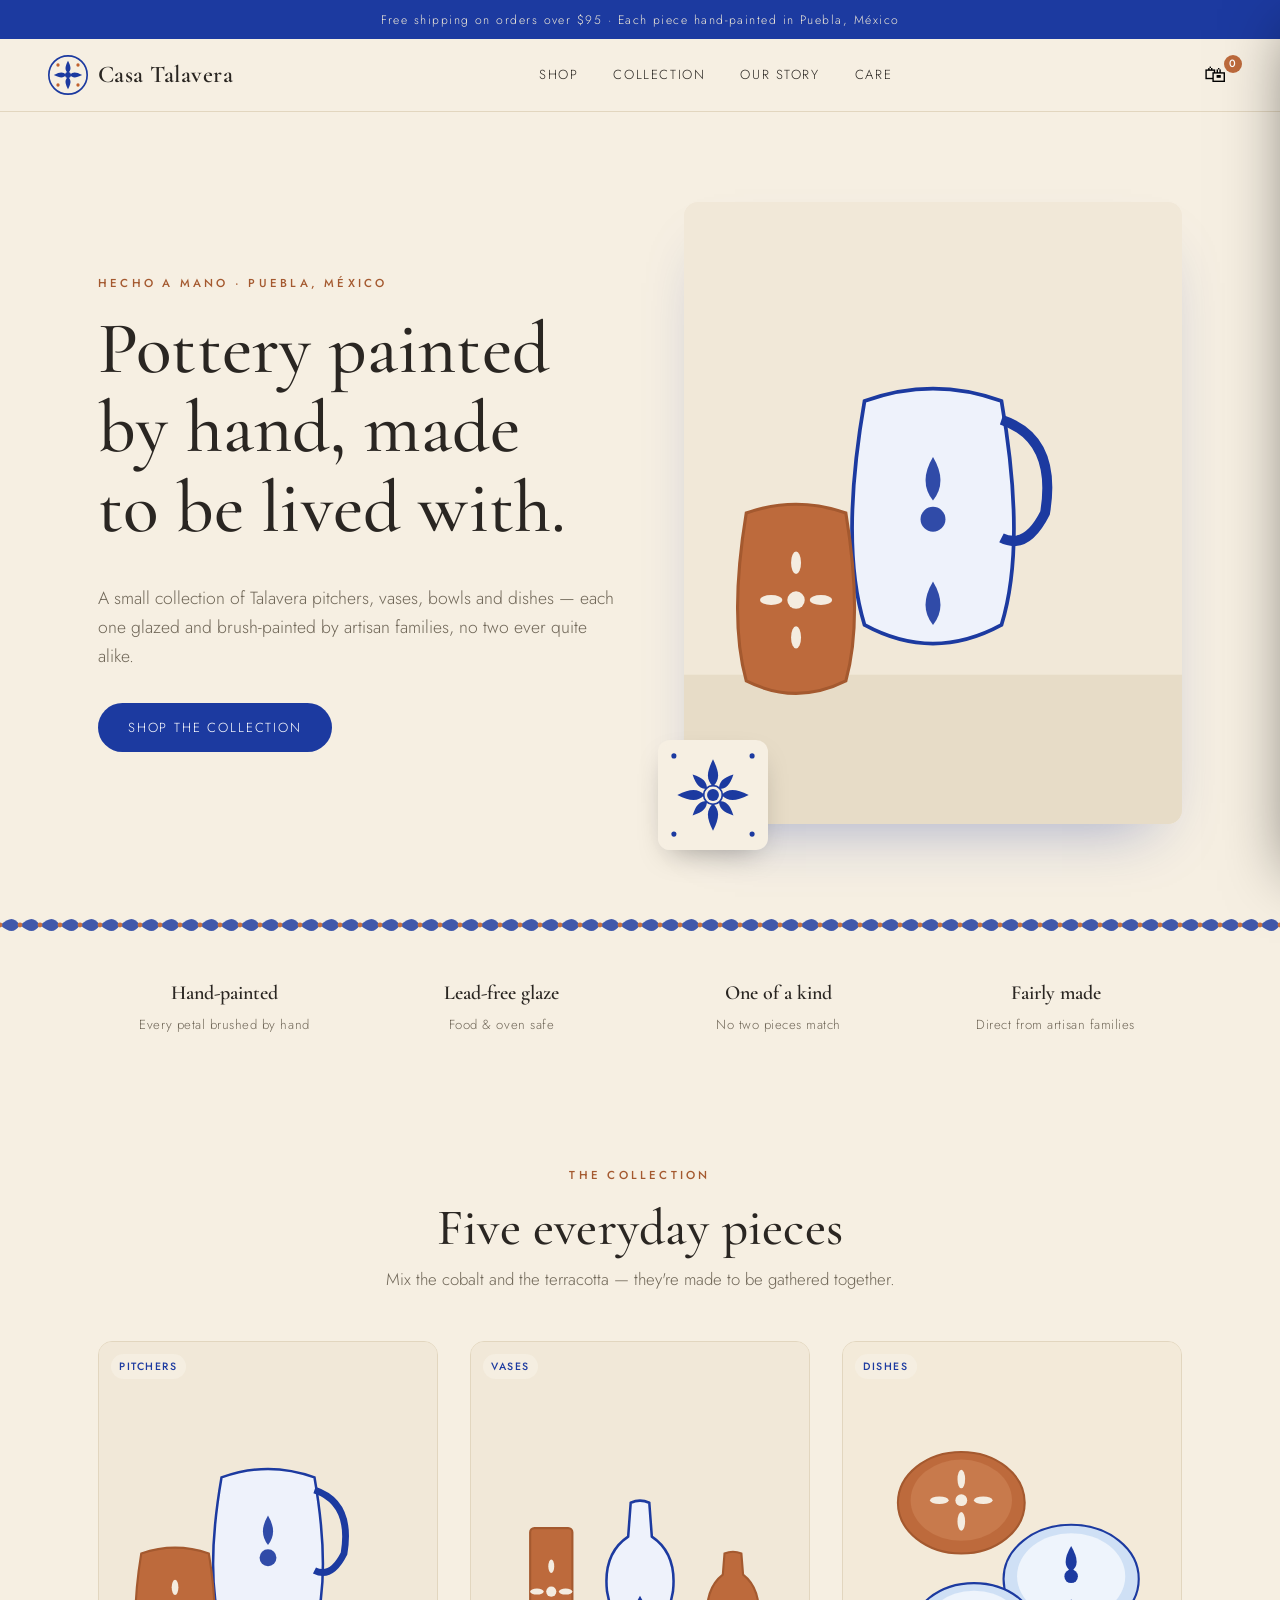
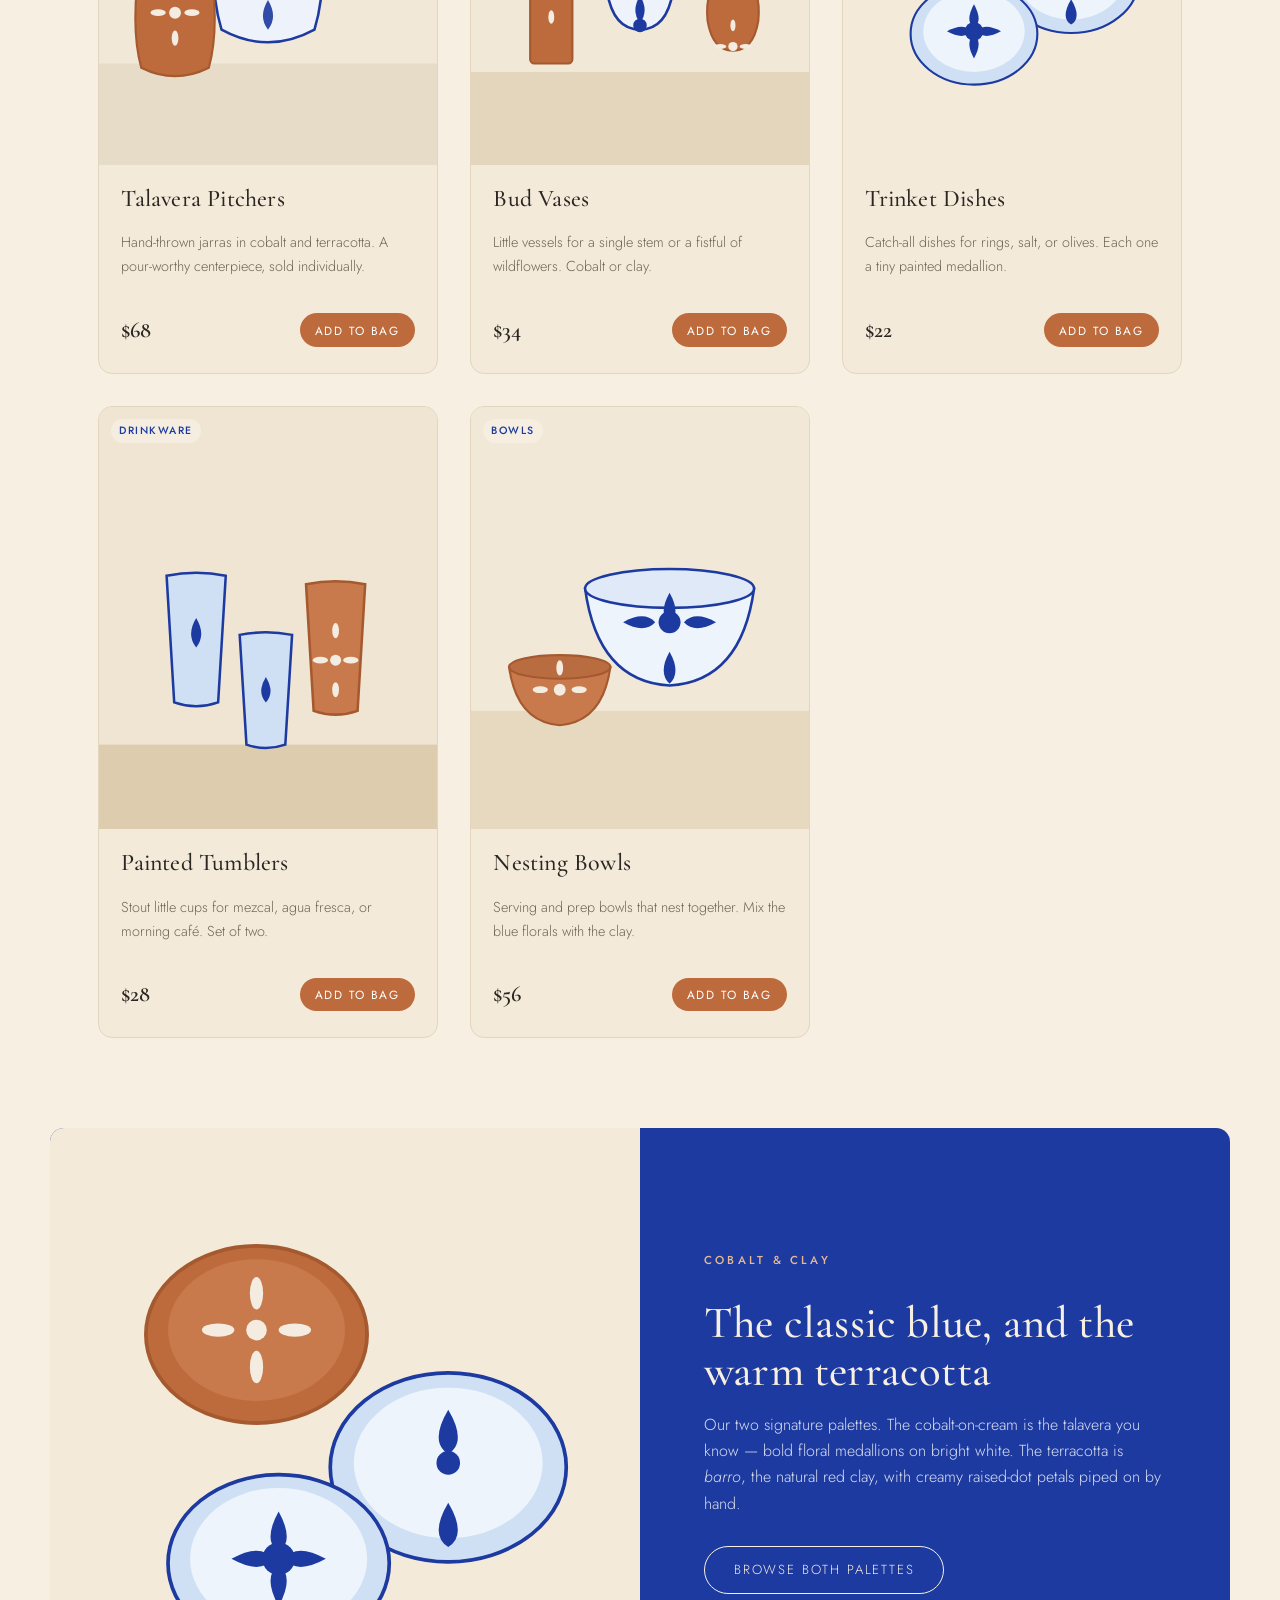
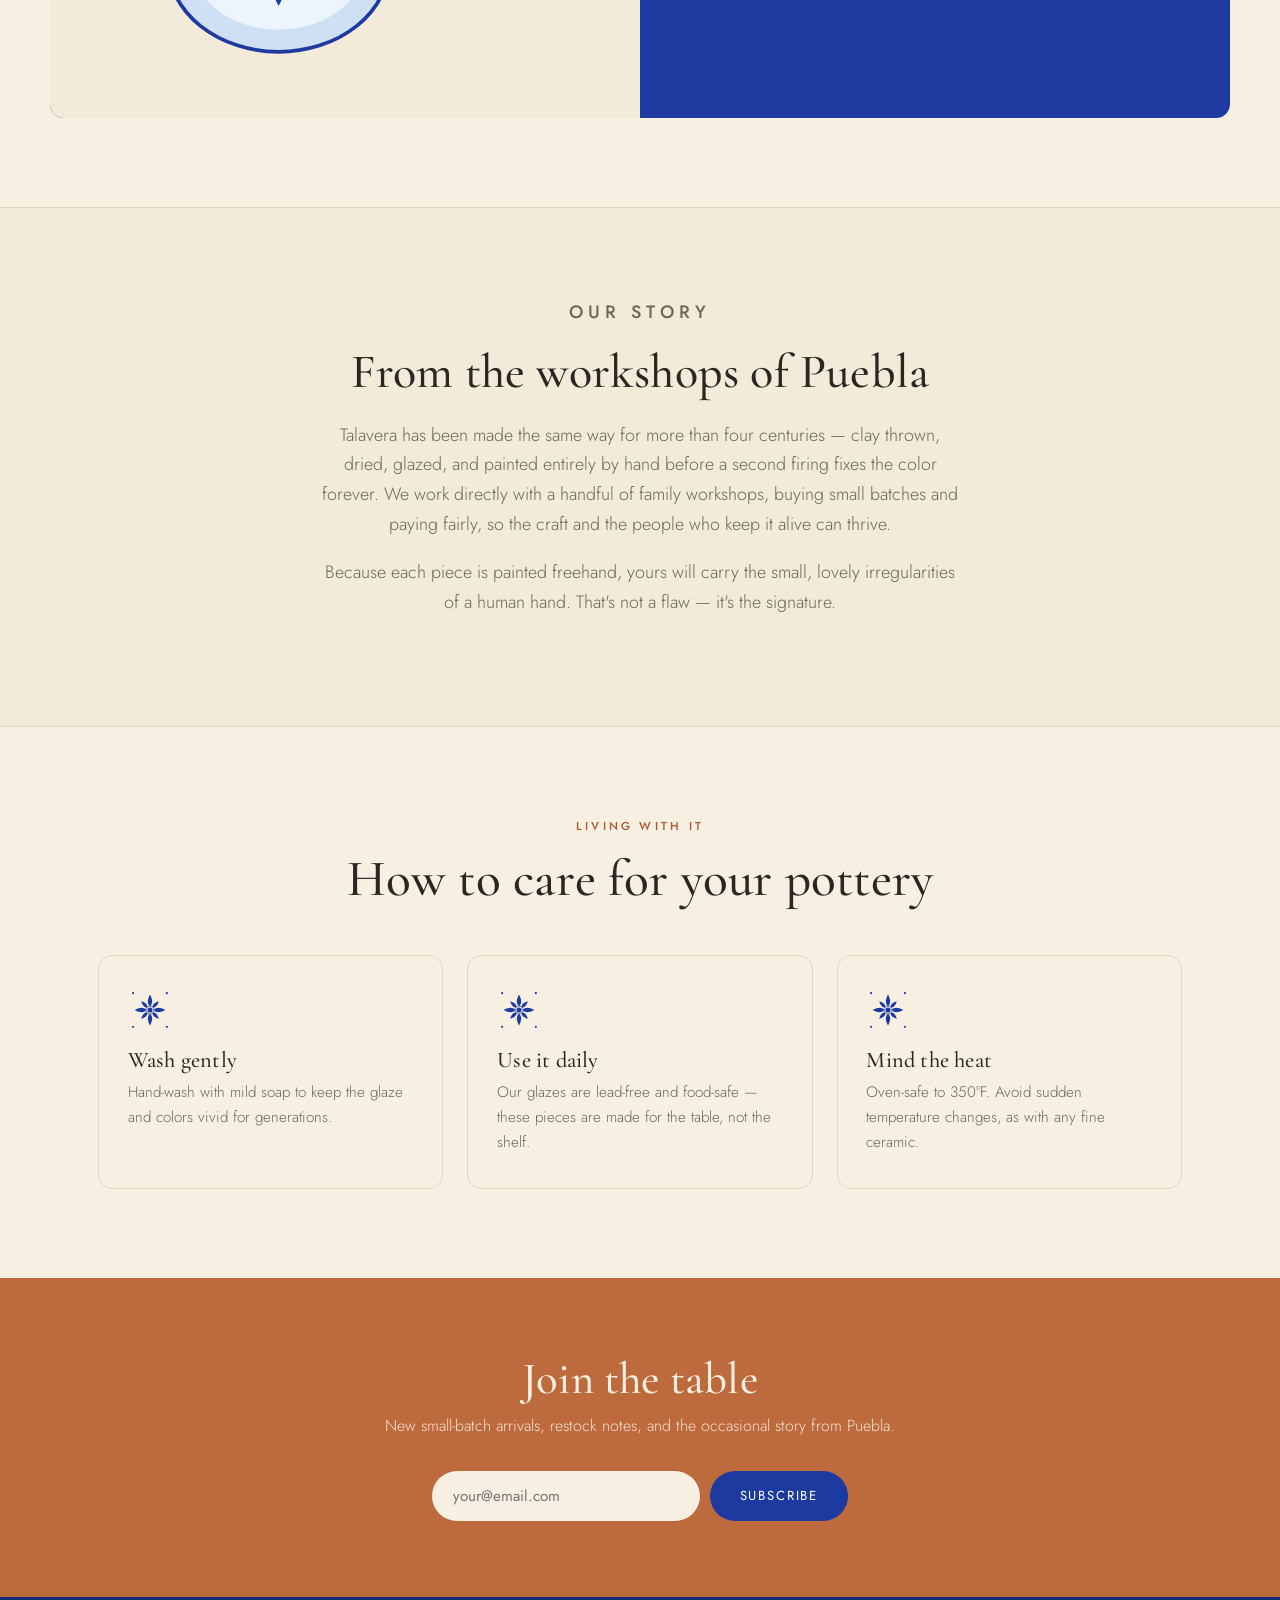
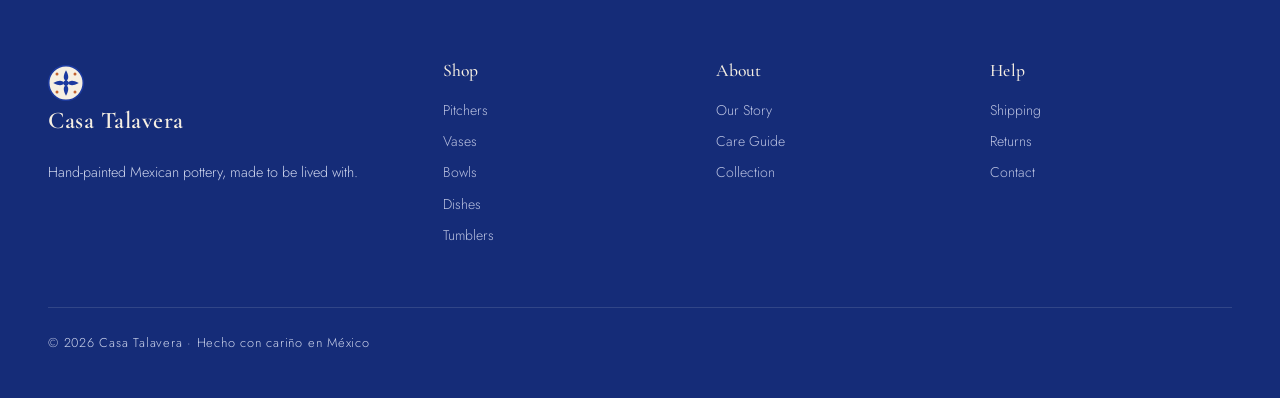
==== talavera-shop/index.html @ 1083f1d6 "Add Casa Talavera storefront — hand-painted pottery shop Beautiful, simple, elegant single-page Tala" ====
<!DOCTYPE html>
<html lang="en">
<head>
  <meta charset="UTF-8" />
  <meta name="viewport" content="width=device-width, initial-scale=1.0" />
  <title>Casa Talavera — Hand-Painted Mexican Pottery</title>
  <meta name="description" content="Hand-painted Talavera pottery from Puebla, Mexico. Pitchers, vases, bowls, dishes and tumblers — each piece made and painted by hand." />
  <link rel="icon" href="assets/logo.svg" type="image/svg+xml" />
  <link rel="preconnect" href="https://fonts.googleapis.com" />
  <link rel="preconnect" href="https://fonts.gstatic.com" crossorigin />
  <link href="https://fonts.googleapis.com/css2?family=Cormorant+Garamond:ital,wght@0,400;0,500;0,600;1,400&family=Jost:wght@300;400;500&display=swap" rel="stylesheet" />
  <link rel="stylesheet" href="css/styles.css" />
</head>
<body>
  <!-- Announcement -->
  <div class="announce">Free shipping on orders over $95 · Each piece hand-painted in Puebla, México</div>

  <!-- Header -->
  <header class="site-header" id="top">
    <a class="brand" href="#top">
      <img src="assets/logo.svg" alt="" width="40" height="40" />
      <span class="brand-name">Casa&nbsp;Talavera</span>
    </a>
    <nav class="nav" aria-label="Primary">
      <a href="#shop">Shop</a>
      <a href="#collection">Collection</a>
      <a href="#story">Our Story</a>
      <a href="#care">Care</a>
    </nav>
    <button class="cart-btn" id="cartBtn" aria-label="Open cart">
      <span class="cart-ico">🛍</span>
      <span class="cart-count" id="cartCount">0</span>
    </button>
  </header>

  <!-- Hero -->
  <section class="hero">
    <div class="hero-copy">
      <p class="eyebrow">Hecho a mano · Puebla, México</p>
      <h1>Pottery painted<br />by hand, made<br />to be lived with.</h1>
      <p class="lede">A small collection of Talavera pitchers, vases, bowls and dishes — each one glazed and brush-painted by artisan families, no two ever quite alike.</p>
      <a class="btn btn-primary" href="#shop">Shop the collection</a>
    </div>
    <div class="hero-art">
      <img src="images/pitchers.jpg" alt="A grouping of hand-painted Talavera pitchers in cobalt blue and terracotta"
           onerror="this.onerror=null;this.src='assets/art-pitchers.svg'" />
      <span class="hero-tile" aria-hidden="true"></span>
    </div>
  </section>

  <div class="strip" aria-hidden="true"></div>

  <!-- Marquee values -->
  <section class="values">
    <div><strong>Hand-painted</strong><span>Every petal brushed by hand</span></div>
    <div><strong>Lead-free glaze</strong><span>Food &amp; oven safe</span></div>
    <div><strong>One of a kind</strong><span>No two pieces match</span></div>
    <div><strong>Fairly made</strong><span>Direct from artisan families</span></div>
  </section>

  <!-- Shop -->
  <section class="shop" id="shop">
    <header class="section-head">
      <p class="eyebrow">The Collection</p>
      <h2>Five everyday pieces</h2>
      <p class="section-sub">Mix the cobalt and the terracotta — they're made to be gathered together.</p>
    </header>

    <div class="grid" id="productGrid"><!-- products injected by JS --></div>
  </section>

  <!-- Collection banner -->
  <section class="banner" id="collection">
    <div class="banner-art">
      <img src="images/dishes.jpg" alt="Hand-painted trinket dishes arranged on linen"
           onerror="this.onerror=null;this.src='assets/art-dishes.svg'" />
    </div>
    <div class="banner-copy">
      <p class="eyebrow">Cobalt &amp; Clay</p>
      <h2>The classic blue, and the warm terracotta</h2>
      <p>Our two signature palettes. The cobalt-on-cream is the talavera you know — bold floral medallions on bright white. The terracotta is <em>barro</em>, the natural red clay, with creamy raised-dot petals piped on by hand.</p>
      <a class="btn btn-ghost" href="#shop">Browse both palettes</a>
    </div>
  </section>

  <!-- Story -->
  <section class="story" id="story">
    <div class="story-inner">
      <p class="eyebrow">Our Story</p>
      <h2>From the workshops of Puebla</h2>
      <p>Talavera has been made the same way for more than four centuries — clay thrown, dried, glazed, and painted entirely by hand before a second firing fixes the color forever. We work directly with a handful of family workshops, buying small batches and paying fairly, so the craft and the people who keep it alive can thrive.</p>
      <p>Because each piece is painted freehand, yours will carry the small, lovely irregularities of a human hand. That's not a flaw — it's the signature.</p>
    </div>
  </section>

  <!-- Care -->
  <section class="care" id="care">
    <header class="section-head">
      <p class="eyebrow">Living With It</p>
      <h2>How to care for your pottery</h2>
    </header>
    <div class="care-grid">
      <div class="care-card"><h3>Wash gently</h3><p>Hand-wash with mild soap to keep the glaze and colors vivid for generations.</p></div>
      <div class="care-card"><h3>Use it daily</h3><p>Our glazes are lead-free and food-safe — these pieces are made for the table, not the shelf.</p></div>
      <div class="care-card"><h3>Mind the heat</h3><p>Oven-safe to 350°F. Avoid sudden temperature changes, as with any fine ceramic.</p></div>
    </div>
  </section>

  <!-- Newsletter -->
  <section class="news">
    <div class="news-inner">
      <h2>Join the table</h2>
      <p>New small-batch arrivals, restock notes, and the occasional story from Puebla.</p>
      <form class="news-form" id="newsForm">
        <input type="email" required placeholder="your@email.com" aria-label="Email address" />
        <button class="btn btn-primary" type="submit">Subscribe</button>
      </form>
      <p class="news-note" id="newsNote" hidden>¡Gracias! You're on the list.</p>
    </div>
  </section>

  <!-- Footer -->
  <footer class="site-footer">
    <div class="foot-col brand-col">
      <a class="brand" href="#top"><img src="assets/logo.svg" alt="" width="36" height="36" /><span class="brand-name">Casa&nbsp;Talavera</span></a>
      <p>Hand-painted Mexican pottery, made to be lived with.</p>
    </div>
    <div class="foot-col">
      <h4>Shop</h4>
      <a href="#shop">Pitchers</a><a href="#shop">Vases</a><a href="#shop">Bowls</a><a href="#shop">Dishes</a><a href="#shop">Tumblers</a>
    </div>
    <div class="foot-col">
      <h4>About</h4>
      <a href="#story">Our Story</a><a href="#care">Care Guide</a><a href="#collection">Collection</a>
    </div>
    <div class="foot-col">
      <h4>Help</h4>
      <a href="#">Shipping</a><a href="#">Returns</a><a href="#">Contact</a>
    </div>
    <p class="copyright">© <span id="year"></span> Casa Talavera · Hecho con cariño en México</p>
  </footer>

  <!-- Cart drawer -->
  <div class="cart-overlay" id="cartOverlay" hidden></div>
  <aside class="cart-drawer" id="cartDrawer" aria-hidden="true" aria-label="Shopping cart">
    <header class="cart-head">
      <h3>Your bag</h3>
      <button class="cart-close" id="cartClose" aria-label="Close cart">×</button>
    </header>
    <div class="cart-items" id="cartItems"></div>
    <footer class="cart-foot">
      <div class="cart-total"><span>Subtotal</span><strong id="cartTotal">$0</strong></div>
      <button class="btn btn-primary cart-checkout">Checkout</button>
    </footer>
  </aside>

  <script src="js/main.js"></script>
</body>
</html>
---- talavera-shop/css/styles.css ----
/* ===== Casa Talavera — design system ===== */
:root {
  --cobalt: #1c3aa0;
  --cobalt-deep: #152c78;
  --terracotta: #bd6a3c;
  --terracotta-deep: #a4592f;
  --clay: #c87a4c;
  --cream: #f6efe2;
  --cream-deep: #efe4cf;
  --plaster: #f3ead9;
  --ink: #2a2622;
  --muted: #6f6657;
  --line: #e2d6bf;

  --serif: "Cormorant Garamond", Georgia, serif;
  --sans: "Jost", system-ui, -apple-system, sans-serif;

  --maxw: 1180px;
  --radius: 14px;
}

* { box-sizing: border-box; }
html { scroll-behavior: smooth; }
body {
  margin: 0;
  font-family: var(--sans);
  color: var(--ink);
  background: var(--cream);
  font-weight: 300;
  line-height: 1.65;
  -webkit-font-smoothing: antialiased;
}
img { max-width: 100%; display: block; }
a { color: inherit; text-decoration: none; }
h1, h2, h3, h4 { font-family: var(--serif); font-weight: 500; line-height: 1.08; margin: 0; letter-spacing: .2px; }

.eyebrow {
  font-family: var(--sans);
  text-transform: uppercase;
  letter-spacing: .28em;
  font-size: .72rem;
  font-weight: 500;
  color: var(--terracotta-deep);
  margin: 0 0 1rem;
}

.btn {
  display: inline-block;
  font-family: var(--sans);
  font-size: .82rem;
  letter-spacing: .14em;
  text-transform: uppercase;
  padding: .95em 2.2em;
  border-radius: 40px;
  border: 1.5px solid transparent;
  cursor: pointer;
  transition: all .25s ease;
}
.btn-primary { background: var(--cobalt); color: #fff; }
.btn-primary:hover { background: var(--cobalt-deep); transform: translateY(-2px); }
.btn-ghost { background: transparent; border-color: var(--cobalt); color: var(--cobalt); }
.btn-ghost:hover { background: var(--cobalt); color: #fff; }

/* ===== Announce ===== */
.announce {
  background: var(--cobalt);
  color: #f4ecd9;
  text-align: center;
  font-size: .76rem;
  letter-spacing: .12em;
  padding: .6rem 1rem;
}

/* ===== Header ===== */
.site-header {
  position: sticky; top: 0; z-index: 40;
  display: flex; align-items: center; justify-content: space-between;
  padding: 1rem clamp(1rem, 4vw, 3rem);
  background: rgba(246,239,226,.86);
  backdrop-filter: blur(10px);
  border-bottom: 1px solid var(--line);
}
.brand { display: flex; align-items: center; gap: .6rem; }
.brand-name { font-family: var(--serif); font-size: 1.5rem; font-weight: 600; letter-spacing: .5px; }
.nav { display: flex; gap: 2.2rem; }
.nav a { font-size: .82rem; letter-spacing: .12em; text-transform: uppercase; position: relative; }
.nav a::after { content: ""; position: absolute; left: 0; bottom: -6px; width: 0; height: 1.5px; background: var(--terracotta); transition: width .25s; }
.nav a:hover::after { width: 100%; }
.cart-btn { position: relative; background: none; border: none; cursor: pointer; font-size: 1.4rem; line-height: 1; }
.cart-count {
  position: absolute; top: -8px; right: -10px;
  background: var(--terracotta); color: #fff;
  font-family: var(--sans); font-size: .66rem; font-weight: 500;
  min-width: 18px; height: 18px; border-radius: 9px;
  display: grid; place-items: center; padding: 0 4px;
}

/* ===== Hero ===== */
.hero {
  display: grid; grid-template-columns: 1.05fr 1fr; align-items: center; gap: clamp(1.5rem, 5vw, 4rem);
  max-width: var(--maxw); margin: 0 auto; padding: clamp(2.5rem, 7vw, 6rem) clamp(1rem, 4vw, 3rem);
}
.hero h1 { font-size: clamp(2.6rem, 6vw, 4.6rem); margin: .2em 0 .5em; }
.lede { font-size: 1.1rem; color: var(--muted); max-width: 30em; margin: 0 0 2rem; }
.hero-art { position: relative; }
.hero-art img {
  width: 100%; border-radius: var(--radius);
  aspect-ratio: 4/5; object-fit: cover;
  box-shadow: 0 30px 60px -30px rgba(28,58,160,.4);
}
.hero-tile {
  position: absolute; bottom: -26px; left: -26px; width: 110px; height: 110px;
  background: url("../assets/tile-floral.svg") center/cover;
  border-radius: 12px; box-shadow: 0 12px 30px -12px rgba(0,0,0,.35);
  border: 4px solid var(--cream);
}

/* ===== Decorative strip ===== */
.strip {
  height: 24px;
  background: url("../assets/tile-strip.svg") repeat-x center/auto 24px;
  opacity: .9;
}

/* ===== Values ===== */
.values {
  display: grid; grid-template-columns: repeat(4, 1fr);
  max-width: var(--maxw); margin: 0 auto; padding: 2.5rem clamp(1rem, 4vw, 3rem);
  gap: 1.5rem; text-align: center;
}
.values div { display: flex; flex-direction: column; gap: .25rem; }
.values strong { font-family: var(--serif); font-size: 1.25rem; font-weight: 600; }
.values span { font-size: .82rem; color: var(--muted); letter-spacing: .04em; }

/* ===== Sections ===== */
.section-head { text-align: center; max-width: 40em; margin: 0 auto 3rem; }
.section-head h2 { font-size: clamp(2rem, 4.5vw, 3.2rem); }
.section-sub { color: var(--muted); margin-top: .6rem; font-size: 1.05rem; }

.shop { max-width: var(--maxw); margin: 0 auto; padding: clamp(3rem, 7vw, 6rem) clamp(1rem, 4vw, 3rem); }

/* ===== Product grid ===== */
.grid { display: grid; grid-template-columns: repeat(3, 1fr); gap: clamp(1.2rem, 2.5vw, 2.2rem); }
.card {
  background: var(--plaster); border-radius: var(--radius); overflow: hidden;
  border: 1px solid var(--line);
  display: flex; flex-direction: column;
  transition: transform .3s ease, box-shadow .3s ease;
}
.card:hover { transform: translateY(-6px); box-shadow: 0 24px 44px -28px rgba(28,58,160,.45); }
.card-media { position: relative; aspect-ratio: 4/5; overflow: hidden; background: var(--cream-deep); }
.card-media img { width: 100%; height: 100%; object-fit: cover; transition: transform .6s ease; }
.card:hover .card-media img { transform: scale(1.05); }
.card-tag {
  position: absolute; top: 12px; left: 12px;
  background: rgba(246,239,226,.92); color: var(--cobalt);
  font-size: .66rem; letter-spacing: .14em; text-transform: uppercase;
  padding: .35em .8em; border-radius: 30px; font-weight: 500;
}
.card-body { padding: 1.3rem 1.4rem 1.5rem; display: flex; flex-direction: column; gap: .35rem; flex: 1; }
.card-body h3 { font-size: 1.5rem; }
.card-desc { font-size: .9rem; color: var(--muted); flex: 1; }
.card-row { display: flex; align-items: center; justify-content: space-between; margin-top: .8rem; }
.price { font-family: var(--serif); font-size: 1.4rem; font-weight: 600; }
.add {
  background: var(--terracotta); color: #fff; border: none; cursor: pointer;
  font-family: var(--sans); font-size: .74rem; letter-spacing: .12em; text-transform: uppercase;
  padding: .7em 1.3em; border-radius: 30px; transition: background .2s, transform .15s;
}
.add:hover { background: var(--terracotta-deep); }
.add:active { transform: scale(.95); }

/* ===== Banner ===== */
.banner {
  display: grid; grid-template-columns: 1fr 1fr; align-items: center;
  background: var(--cobalt); color: var(--cream);
  max-width: var(--maxw); margin: 0 auto; border-radius: var(--radius); overflow: hidden;
}
.banner-art img { width: 100%; height: 100%; aspect-ratio: 1/1; object-fit: cover; }
.banner-copy { padding: clamp(2rem, 5vw, 4rem); }
.banner-copy h2 { font-size: clamp(1.8rem, 3.5vw, 2.8rem); margin: .3em 0 1rem; }
.banner-copy .eyebrow { color: #e8b98f; }
.banner-copy p { color: #d9def0; margin: 0 0 1.8rem; }
.banner-copy .btn-ghost { border-color: var(--cream); color: var(--cream); }
.banner-copy .btn-ghost:hover { background: var(--cream); color: var(--cobalt); }

/* ===== Story ===== */
.story { background: var(--plaster); margin-top: clamp(3rem,7vw,6rem); border-top: 1px solid var(--line); border-bottom: 1px solid var(--line); }
.story-inner { max-width: 46em; margin: 0 auto; padding: clamp(3rem, 7vw, 6rem) clamp(1.5rem, 4vw, 3rem); text-align: center; }
.story-inner h2 { font-size: clamp(2rem, 4.5vw, 3rem); margin-bottom: 1.4rem; }
.story-inner p { font-size: 1.12rem; color: var(--muted); margin: 0 0 1.2rem; }

/* ===== Care ===== */
.care { max-width: var(--maxw); margin: 0 auto; padding: clamp(3rem, 7vw, 6rem) clamp(1rem, 4vw, 3rem); }
.care-grid { display: grid; grid-template-columns: repeat(3, 1fr); gap: 1.5rem; }
.care-card {
  background: var(--cream); border: 1px solid var(--line); border-radius: var(--radius);
  padding: 2rem 1.8rem; position: relative;
}
.care-card::before {
  content: ""; display: block; width: 44px; height: 44px; margin-bottom: 1rem;
  background: url("../assets/tile-floral.svg") center/cover; border-radius: 8px;
}
.care-card h3 { font-size: 1.4rem; margin-bottom: .5rem; }
.care-card p { color: var(--muted); font-size: .95rem; margin: 0; }

/* ===== Newsletter ===== */
.news { background: var(--terracotta); color: var(--cream); }
.news-inner { max-width: 36em; margin: 0 auto; padding: clamp(3rem, 6vw, 5rem) 1.5rem; text-align: center; }
.news-inner h2 { font-size: clamp(2rem, 4vw, 2.8rem); }
.news-inner > p { color: #f6e3d4; margin: .6rem 0 2rem; }
.news-form { display: flex; gap: .6rem; max-width: 26rem; margin: 0 auto; }
.news-form input {
  flex: 1; border: none; border-radius: 40px; padding: .9em 1.4em;
  font-family: var(--sans); font-size: .95rem; background: var(--cream); color: var(--ink);
}
.news-form input:focus { outline: 2px solid var(--cobalt); }
.news-form .btn-primary { background: var(--cobalt); }
.news-note { margin-top: 1rem; font-weight: 500; color: #fff; }

/* ===== Footer ===== */
.site-footer {
  background: var(--cobalt-deep); color: #cdd4ec;
  display: grid; grid-template-columns: 1.5fr 1fr 1fr 1fr;
  gap: 2rem; padding: clamp(2.5rem, 5vw, 4rem) clamp(1.5rem, 4vw, 3rem) 2rem;
}
.site-footer .brand-name { color: var(--cream); }
.brand-col p { font-size: .9rem; margin: 1rem 0 0; max-width: 22em; }
.foot-col h4 { color: var(--cream); font-size: 1.1rem; margin-bottom: .9rem; }
.foot-col a { display: block; font-size: .88rem; color: #b9c1e0; padding: .25rem 0; transition: color .2s; }
.foot-col a:hover { color: #fff; }
.copyright { grid-column: 1 / -1; border-top: 1px solid rgba(255,255,255,.12); margin-top: 1.5rem; padding-top: 1.5rem; font-size: .8rem; letter-spacing: .06em; }

/* ===== Cart drawer ===== */
.cart-overlay { position: fixed; inset: 0; background: rgba(20,16,10,.45); z-index: 60; }
.cart-drawer {
  position: fixed; top: 0; right: 0; height: 100%; width: min(400px, 90vw);
  background: var(--cream); z-index: 70; transform: translateX(100%);
  transition: transform .35s ease; display: flex; flex-direction: column;
  box-shadow: -20px 0 60px -30px rgba(0,0,0,.5);
}
.cart-drawer.open { transform: translateX(0); }
.cart-head { display: flex; justify-content: space-between; align-items: center; padding: 1.4rem 1.5rem; border-bottom: 1px solid var(--line); }
.cart-head h3 { font-size: 1.6rem; }
.cart-close { background: none; border: none; font-size: 2rem; line-height: 1; cursor: pointer; color: var(--muted); }
.cart-items { flex: 1; overflow-y: auto; padding: 1rem 1.5rem; display: flex; flex-direction: column; gap: 1rem; }
.cart-empty { color: var(--muted); text-align: center; margin-top: 3rem; }
.cart-item { display: grid; grid-template-columns: 56px 1fr auto; gap: .9rem; align-items: center; }
.cart-item img { width: 56px; height: 56px; border-radius: 8px; object-fit: cover; background: var(--cream-deep); }
.cart-item .ci-name { font-family: var(--serif); font-size: 1.1rem; }
.cart-item .ci-meta { font-size: .8rem; color: var(--muted); }
.ci-remove { background: none; border: none; color: var(--terracotta-deep); cursor: pointer; font-size: .78rem; letter-spacing: .08em; }
.cart-foot { border-top: 1px solid var(--line); padding: 1.3rem 1.5rem; }
.cart-total { display: flex; justify-content: space-between; align-items: baseline; margin-bottom: 1rem; }
.cart-total strong { font-family: var(--serif); font-size: 1.6rem; }
.cart-checkout { width: 100%; }

/* ===== Responsive ===== */
@media (max-width: 900px) {
  .nav { display: none; }
  .hero { grid-template-columns: 1fr; }
  .hero-art { order: -1; }
  .grid { grid-template-columns: repeat(2, 1fr); }
  .values { grid-template-columns: repeat(2, 1fr); gap: 1.8rem; }
  .banner { grid-template-columns: 1fr; }
  .care-grid { grid-template-columns: 1fr; }
  .site-footer { grid-template-columns: 1fr 1fr; }
}
@media (max-width: 560px) {
  .grid { grid-template-columns: 1fr; }
  .news-form { flex-direction: column; }
  .site-footer { grid-template-columns: 1fr; }
}
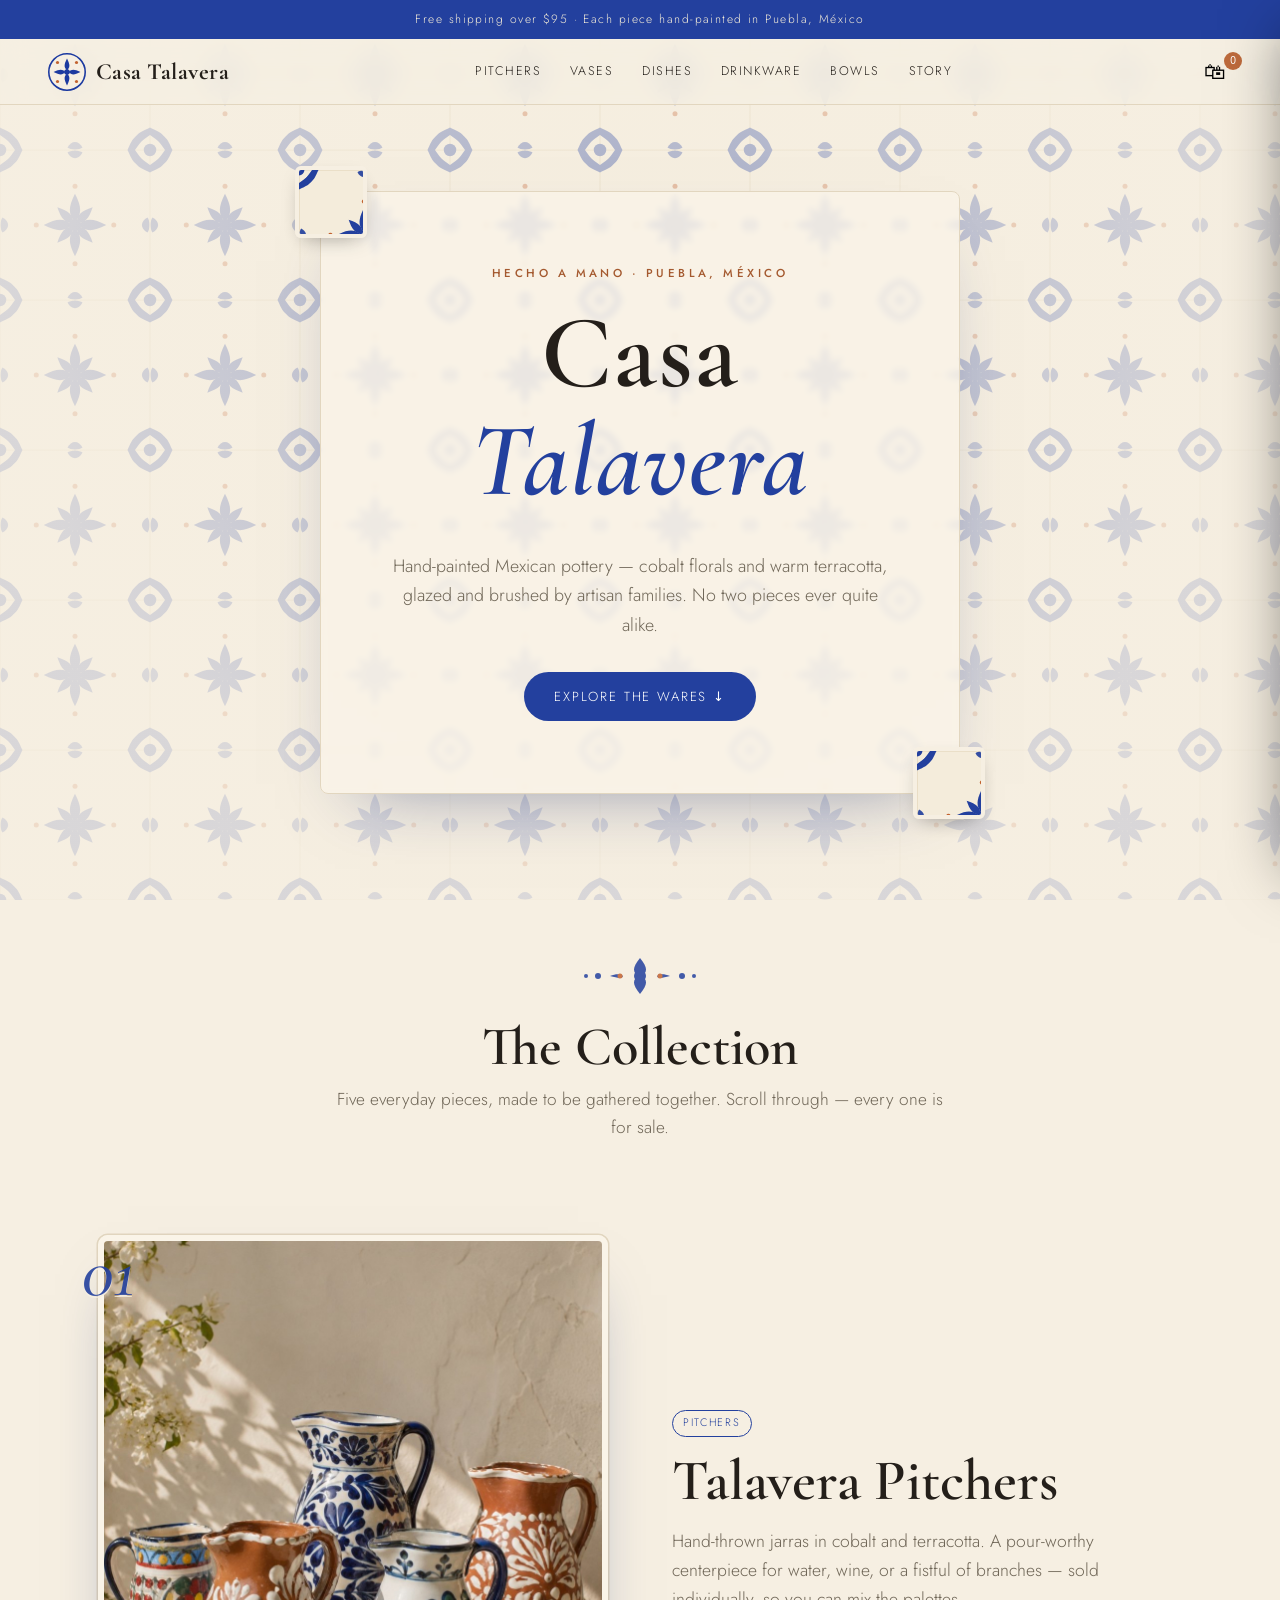
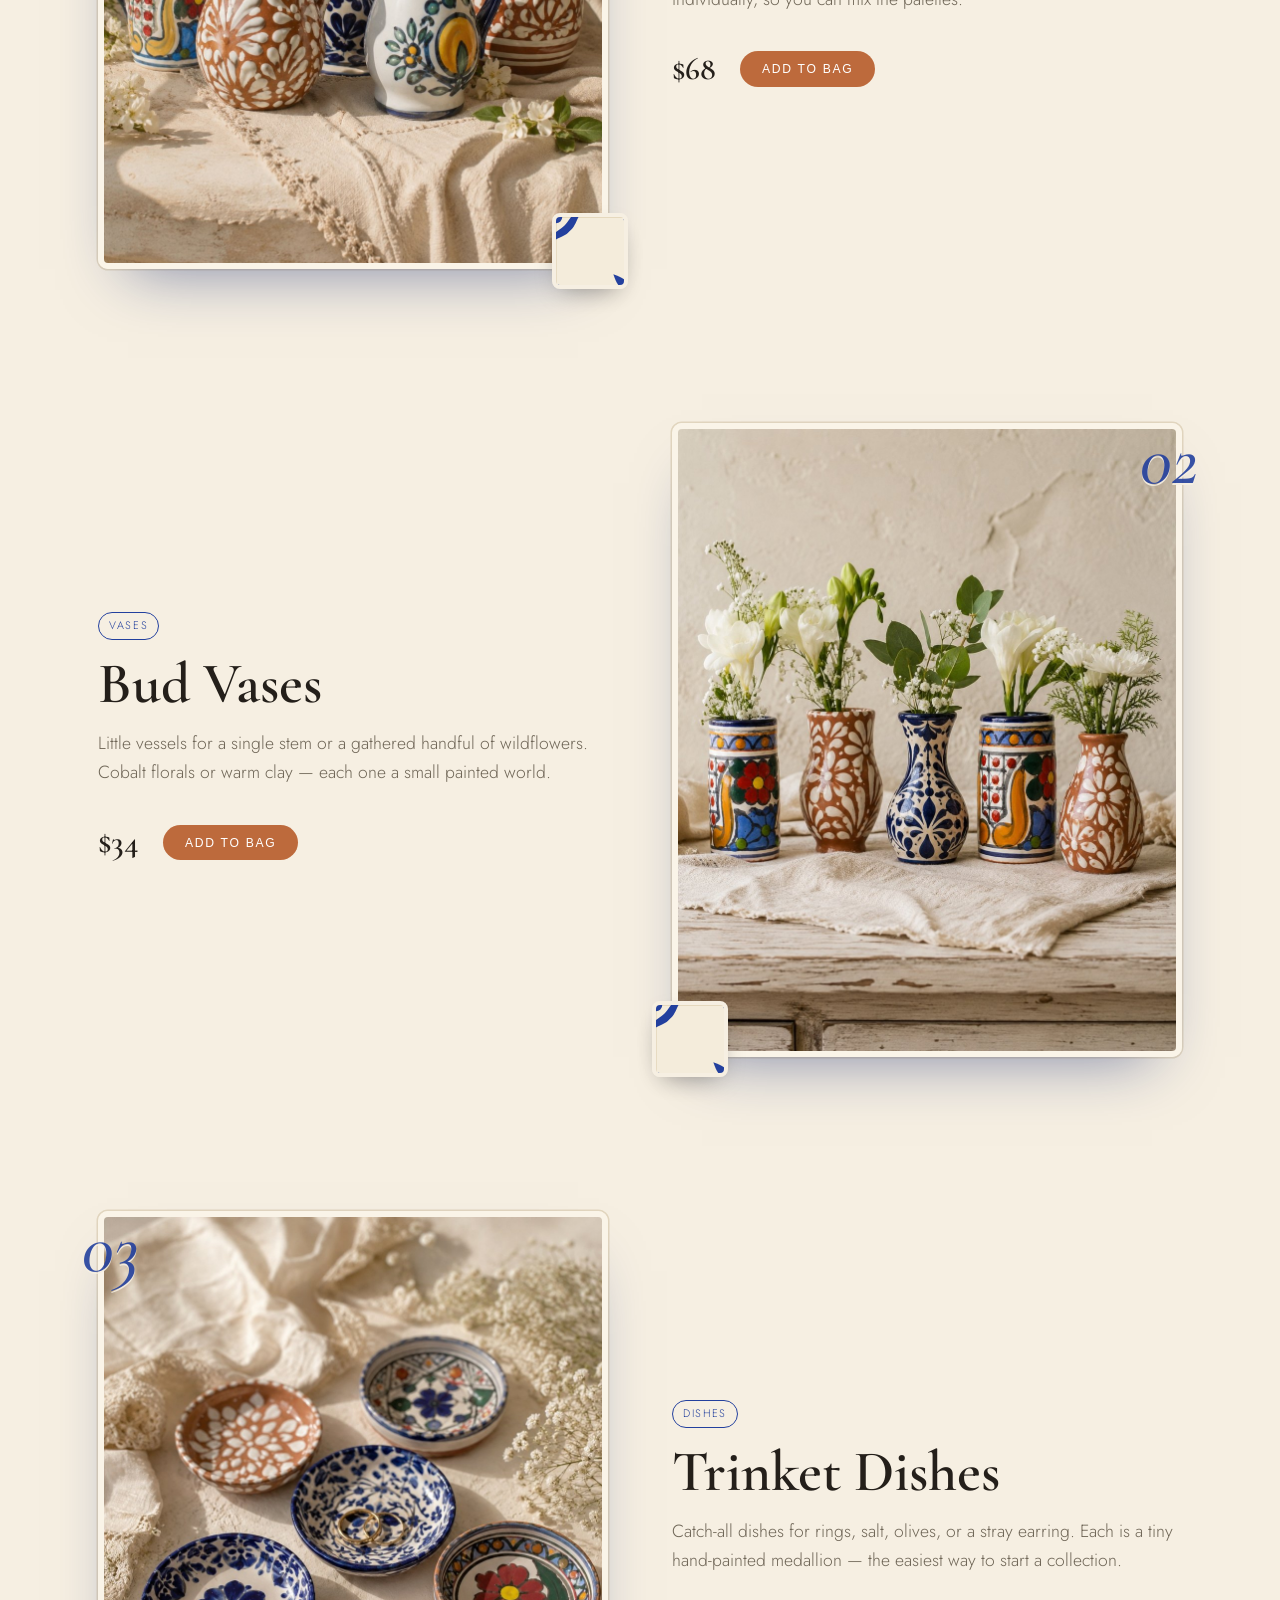
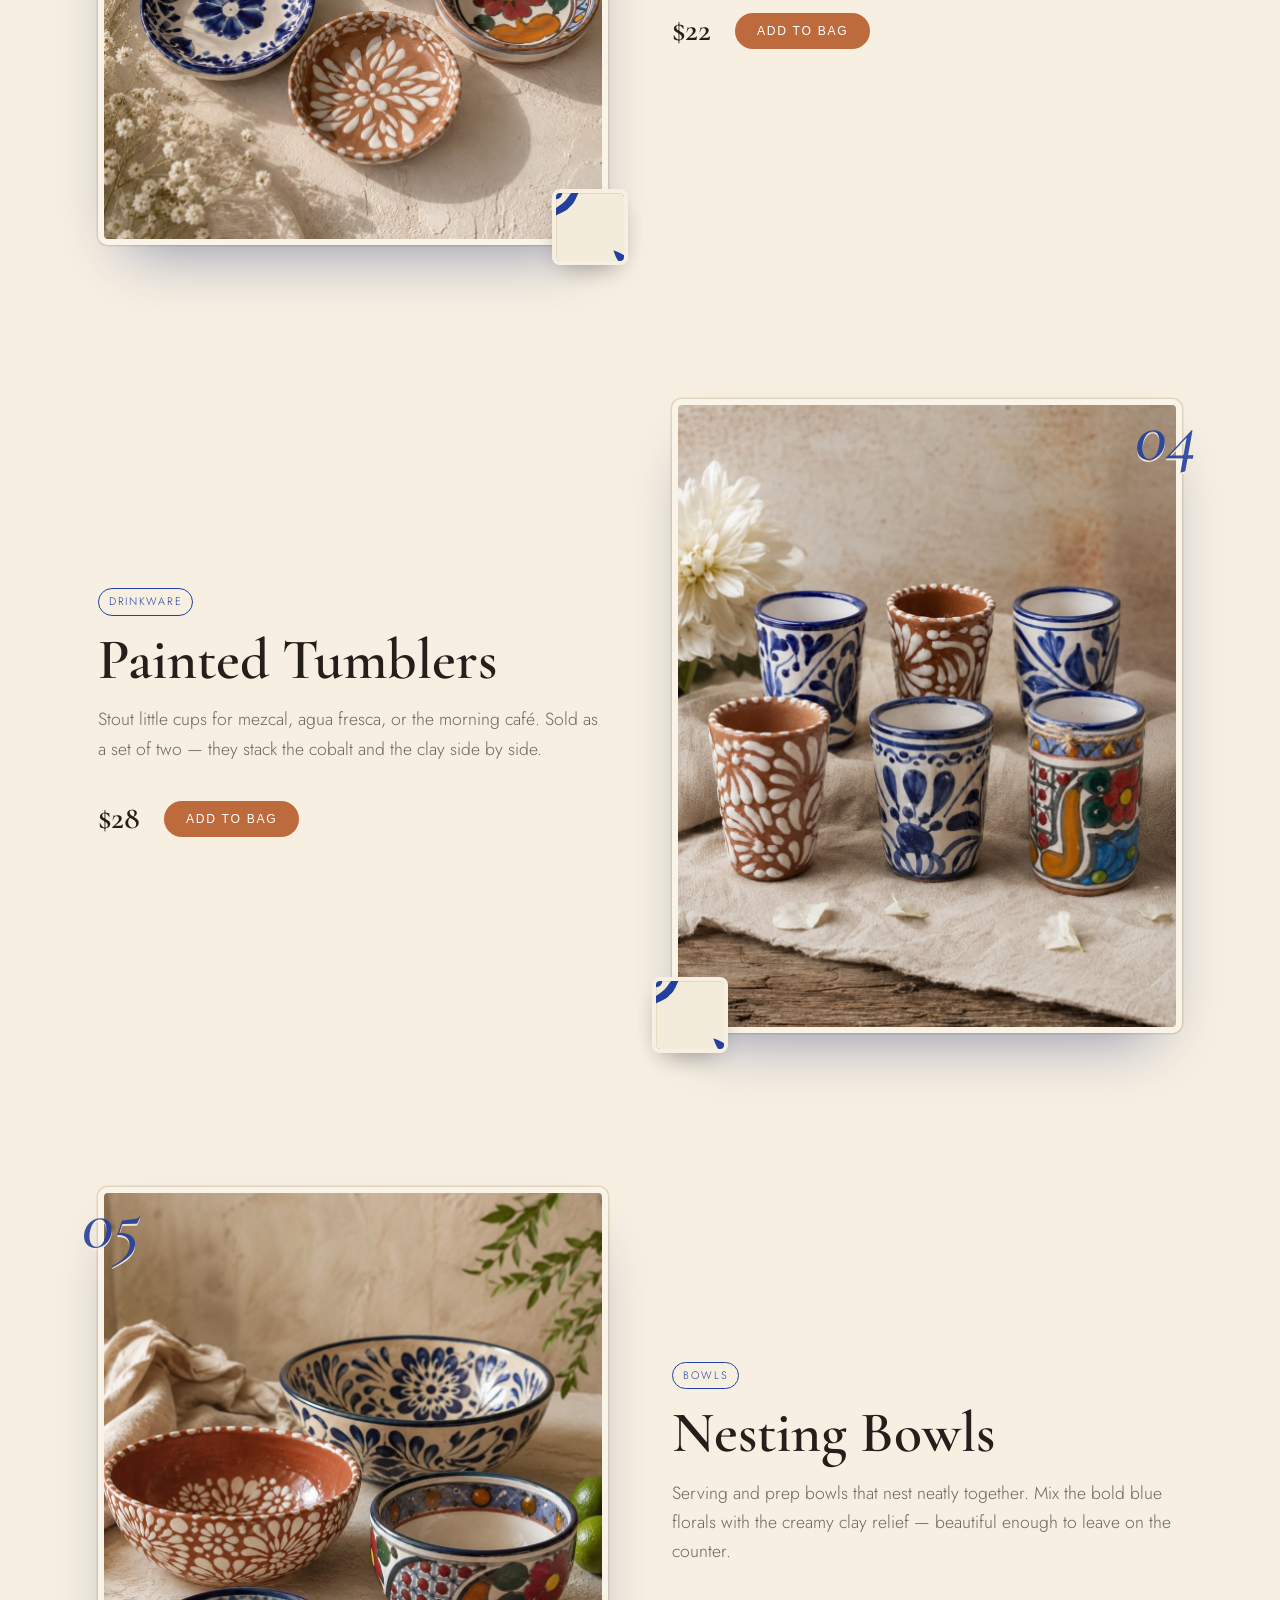
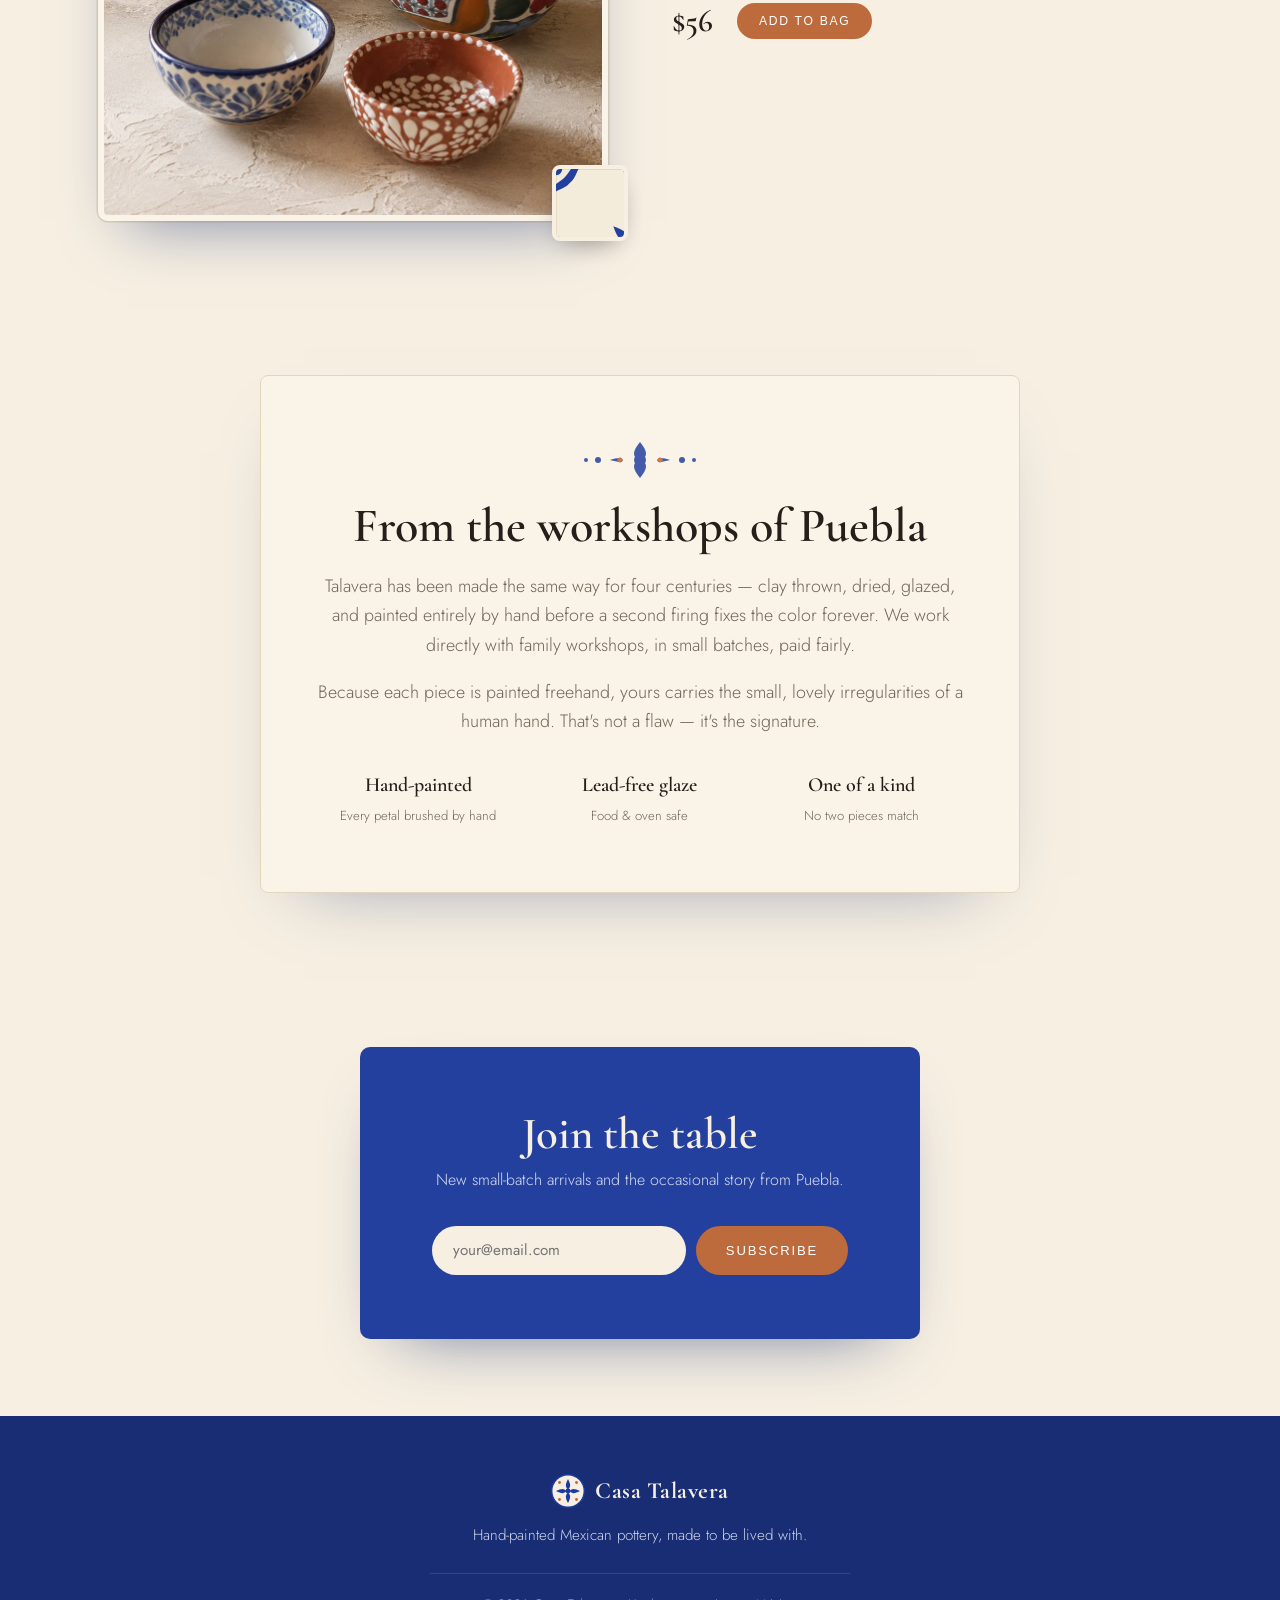
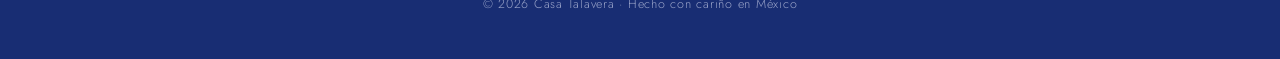
==== commit 9f496f8e: "Redesign Talavera storefront: immersive single-scroll with tiled backdrop - Seamless Talavera tile p" ====
--- a/talavera-shop/index.html
+++ b/talavera-shop/index.html
@@ -8,25 +8,23 @@
   <link rel="icon" href="assets/logo.svg" type="image/svg+xml" />
   <link rel="preconnect" href="https://fonts.googleapis.com" />
   <link rel="preconnect" href="https://fonts.gstatic.com" crossorigin />
-  <link href="https://fonts.googleapis.com/css2?family=Cormorant+Garamond:ital,wght@0,400;0,500;0,600;1,400&family=Jost:wght@300;400;500&display=swap" rel="stylesheet" />
+  <link href="https://fonts.googleapis.com/css2?family=Cormorant+Garamond:ital,wght@0,400;0,500;0,600;0,700;1,400;1,500&family=Jost:wght@300;400;500&display=swap" rel="stylesheet" />
   <link rel="stylesheet" href="css/styles.css" />
 </head>
 <body>
+  <!-- Tiled Talavera backdrop for the whole page -->
+  <div class="tile-bg" aria-hidden="true"></div>
+
   <!-- Announcement -->
-  <div class="announce">Free shipping on orders over $95 · Each piece hand-painted in Puebla, México</div>
+  <div class="announce">Free shipping over $95 · Each piece hand-painted in Puebla, México</div>
 
   <!-- Header -->
   <header class="site-header" id="top">
     <a class="brand" href="#top">
-      <img src="assets/logo.svg" alt="" width="40" height="40" />
+      <img src="assets/logo.svg" alt="" width="38" height="38" />
       <span class="brand-name">Casa&nbsp;Talavera</span>
     </a>
-    <nav class="nav" aria-label="Primary">
-      <a href="#shop">Shop</a>
-      <a href="#collection">Collection</a>
-      <a href="#story">Our Story</a>
-      <a href="#care">Care</a>
-    </nav>
+    <nav class="nav" aria-label="Primary" id="nav"><!-- nav links injected by JS --></nav>
     <button class="cart-btn" id="cartBtn" aria-label="Open cart">
       <span class="cart-ico">🛍</span>
       <span class="cart-count" id="cartCount">0</span>
@@ -35,82 +33,44 @@
 
   <!-- Hero -->
   <section class="hero">
-    <div class="hero-copy">
+    <div class="hero-panel">
       <p class="eyebrow">Hecho a mano · Puebla, México</p>
-      <h1>Pottery painted<br />by hand, made<br />to be lived with.</h1>
-      <p class="lede">A small collection of Talavera pitchers, vases, bowls and dishes — each one glazed and brush-painted by artisan families, no two ever quite alike.</p>
-      <a class="btn btn-primary" href="#shop">Shop the collection</a>
-    </div>
-    <div class="hero-art">
-      <img src="images/pitchers.jpg" alt="A grouping of hand-painted Talavera pitchers in cobalt blue and terracotta"
-           onerror="this.onerror=null;this.src='assets/art-pitchers.svg'" />
-      <span class="hero-tile" aria-hidden="true"></span>
+      <h1>Casa<br /><em>Talavera</em></h1>
+      <p class="lede">Hand-painted Mexican pottery — cobalt florals and warm terracotta, glazed and brushed by artisan families. No two pieces ever quite alike.</p>
+      <a class="btn btn-primary" href="#shop">Explore the wares ↓</a>
     </div>
   </section>
 
-  <div class="strip" aria-hidden="true"></div>
-
-  <!-- Marquee values -->
-  <section class="values">
-    <div><strong>Hand-painted</strong><span>Every petal brushed by hand</span></div>
-    <div><strong>Lead-free glaze</strong><span>Food &amp; oven safe</span></div>
-    <div><strong>One of a kind</strong><span>No two pieces match</span></div>
-    <div><strong>Fairly made</strong><span>Direct from artisan families</span></div>
+  <!-- Shop intro -->
+  <section class="intro" id="shop">
+    <img class="flourish" src="assets/divider.svg" alt="" width="120" height="40" />
+    <h2>The Collection</h2>
+    <p>Five everyday pieces, made to be gathered together. Scroll through — every one is for sale.</p>
   </section>
 
-  <!-- Shop -->
-  <section class="shop" id="shop">
-    <header class="section-head">
-      <p class="eyebrow">The Collection</p>
-      <h2>Five everyday pieces</h2>
-      <p class="section-sub">Mix the cobalt and the terracotta — they're made to be gathered together.</p>
-    </header>
-
-    <div class="grid" id="productGrid"><!-- products injected by JS --></div>
-  </section>
-
-  <!-- Collection banner -->
-  <section class="banner" id="collection">
-    <div class="banner-art">
-      <img src="images/dishes.jpg" alt="Hand-painted trinket dishes arranged on linen"
-           onerror="this.onerror=null;this.src='assets/art-dishes.svg'" />
-    </div>
-    <div class="banner-copy">
-      <p class="eyebrow">Cobalt &amp; Clay</p>
-      <h2>The classic blue, and the warm terracotta</h2>
-      <p>Our two signature palettes. The cobalt-on-cream is the talavera you know — bold floral medallions on bright white. The terracotta is <em>barro</em>, the natural red clay, with creamy raised-dot petals piped on by hand.</p>
-      <a class="btn btn-ghost" href="#shop">Browse both palettes</a>
-    </div>
-  </section>
+  <!-- Wares: one immersive spread each, injected by JS -->
+  <main id="wares"></main>
 
   <!-- Story -->
   <section class="story" id="story">
-    <div class="story-inner">
-      <p class="eyebrow">Our Story</p>
+    <div class="story-panel">
+      <img class="flourish" src="assets/divider.svg" alt="" width="120" height="40" />
       <h2>From the workshops of Puebla</h2>
-      <p>Talavera has been made the same way for more than four centuries — clay thrown, dried, glazed, and painted entirely by hand before a second firing fixes the color forever. We work directly with a handful of family workshops, buying small batches and paying fairly, so the craft and the people who keep it alive can thrive.</p>
-      <p>Because each piece is painted freehand, yours will carry the small, lovely irregularities of a human hand. That's not a flaw — it's the signature.</p>
-    </div>
-  </section>
-
-  <!-- Care -->
-  <section class="care" id="care">
-    <header class="section-head">
-      <p class="eyebrow">Living With It</p>
-      <h2>How to care for your pottery</h2>
-    </header>
-    <div class="care-grid">
-      <div class="care-card"><h3>Wash gently</h3><p>Hand-wash with mild soap to keep the glaze and colors vivid for generations.</p></div>
-      <div class="care-card"><h3>Use it daily</h3><p>Our glazes are lead-free and food-safe — these pieces are made for the table, not the shelf.</p></div>
-      <div class="care-card"><h3>Mind the heat</h3><p>Oven-safe to 350°F. Avoid sudden temperature changes, as with any fine ceramic.</p></div>
+      <p>Talavera has been made the same way for four centuries — clay thrown, dried, glazed, and painted entirely by hand before a second firing fixes the color forever. We work directly with family workshops, in small batches, paid fairly.</p>
+      <p>Because each piece is painted freehand, yours carries the small, lovely irregularities of a human hand. That's not a flaw — it's the signature.</p>
+      <div class="story-marks">
+        <div><strong>Hand-painted</strong><span>Every petal brushed by hand</span></div>
+        <div><strong>Lead-free glaze</strong><span>Food &amp; oven safe</span></div>
+        <div><strong>One of a kind</strong><span>No two pieces match</span></div>
+      </div>
     </div>
   </section>
 
   <!-- Newsletter -->
-  <section class="news">
-    <div class="news-inner">
+  <section class="news" id="news">
+    <div class="news-panel">
       <h2>Join the table</h2>
-      <p>New small-batch arrivals, restock notes, and the occasional story from Puebla.</p>
+      <p>New small-batch arrivals and the occasional story from Puebla.</p>
       <form class="news-form" id="newsForm">
         <input type="email" required placeholder="your@email.com" aria-label="Email address" />
         <button class="btn btn-primary" type="submit">Subscribe</button>
@@ -121,22 +81,8 @@
 
   <!-- Footer -->
   <footer class="site-footer">
-    <div class="foot-col brand-col">
-      <a class="brand" href="#top"><img src="assets/logo.svg" alt="" width="36" height="36" /><span class="brand-name">Casa&nbsp;Talavera</span></a>
-      <p>Hand-painted Mexican pottery, made to be lived with.</p>
-    </div>
-    <div class="foot-col">
-      <h4>Shop</h4>
-      <a href="#shop">Pitchers</a><a href="#shop">Vases</a><a href="#shop">Bowls</a><a href="#shop">Dishes</a><a href="#shop">Tumblers</a>
-    </div>
-    <div class="foot-col">
-      <h4>About</h4>
-      <a href="#story">Our Story</a><a href="#care">Care Guide</a><a href="#collection">Collection</a>
-    </div>
-    <div class="foot-col">
-      <h4>Help</h4>
-      <a href="#">Shipping</a><a href="#">Returns</a><a href="#">Contact</a>
-    </div>
+    <a class="brand" href="#top"><img src="assets/logo.svg" alt="" width="34" height="34" /><span class="brand-name">Casa&nbsp;Talavera</span></a>
+    <p class="foot-tag">Hand-painted Mexican pottery, made to be lived with.</p>
     <p class="copyright">© <span id="year"></span> Casa Talavera · Hecho con cariño en México</p>
   </footer>
 
--- a/talavera-shop/css/styles.css
+++ b/talavera-shop/css/styles.css
@@ -1,14 +1,13 @@
-/* ===== Casa Talavera — design system ===== */
+/* ===== Casa Talavera — design-forward, tiled scroll ===== */
 :root {
-  --cobalt: #1c3aa0;
-  --cobalt-deep: #152c78;
+  --cobalt: #23409e;
+  --cobalt-deep: #182d73;
   --terracotta: #bd6a3c;
   --terracotta-deep: #a4592f;
-  --clay: #c87a4c;
   --cream: #f6efe2;
   --cream-deep: #efe4cf;
-  --plaster: #f3ead9;
-  --ink: #2a2622;
+  --plaster: #faf4e8;
+  --ink: #241f1a;
   --muted: #6f6657;
   --line: #e2d6bf;
 
@@ -16,7 +15,6 @@
   --sans: "Jost", system-ui, -apple-system, sans-serif;
 
   --maxw: 1180px;
-  --radius: 14px;
 }
 
 * { box-sizing: border-box; }
@@ -29,207 +27,191 @@
   font-weight: 300;
   line-height: 1.65;
   -webkit-font-smoothing: antialiased;
+  overflow-x: hidden;
 }
 img { max-width: 100%; display: block; }
 a { color: inherit; text-decoration: none; }
-h1, h2, h3, h4 { font-family: var(--serif); font-weight: 500; line-height: 1.08; margin: 0; letter-spacing: .2px; }
+em { font-style: italic; }
+h1, h2, h3, h4 { font-family: var(--serif); font-weight: 600; line-height: 1.04; margin: 0; }
+
+/* ===== Tiled Talavera backdrop ===== */
+.tile-bg {
+  position: fixed; inset: 0; z-index: -2;
+  background: url("../assets/pattern-tile.svg") repeat;
+  background-size: 150px;
+}
+.tile-bg::after {
+  /* soften the tiles so content stays readable */
+  content: ""; position: absolute; inset: 0;
+  background: radial-gradient(ellipse at 50% 30%, rgba(246,239,226,.62), rgba(246,239,226,.86) 70%);
+}
 
 .eyebrow {
-  font-family: var(--sans);
-  text-transform: uppercase;
-  letter-spacing: .28em;
-  font-size: .72rem;
-  font-weight: 500;
-  color: var(--terracotta-deep);
+  text-transform: uppercase; letter-spacing: .3em;
+  font-size: .72rem; font-weight: 500; color: var(--terracotta-deep);
   margin: 0 0 1rem;
 }
+.flourish { margin: 0 auto 1.4rem; opacity: .85; }
 
 .btn {
-  display: inline-block;
-  font-family: var(--sans);
-  font-size: .82rem;
-  letter-spacing: .14em;
-  text-transform: uppercase;
-  padding: .95em 2.2em;
-  border-radius: 40px;
-  border: 1.5px solid transparent;
-  cursor: pointer;
-  transition: all .25s ease;
+  display: inline-block; font-size: .82rem; letter-spacing: .14em;
+  text-transform: uppercase; padding: .95em 2.2em; border-radius: 40px;
+  border: 1.5px solid transparent; cursor: pointer; transition: all .25s ease;
 }
 .btn-primary { background: var(--cobalt); color: #fff; }
 .btn-primary:hover { background: var(--cobalt-deep); transform: translateY(-2px); }
-.btn-ghost { background: transparent; border-color: var(--cobalt); color: var(--cobalt); }
-.btn-ghost:hover { background: var(--cobalt); color: #fff; }
 
 /* ===== Announce ===== */
 .announce {
-  background: var(--cobalt);
-  color: #f4ecd9;
-  text-align: center;
-  font-size: .76rem;
-  letter-spacing: .12em;
-  padding: .6rem 1rem;
+  position: relative; z-index: 1;
+  background: var(--cobalt); color: #f4ecd9; text-align: center;
+  font-size: .75rem; letter-spacing: .12em; padding: .6rem 1rem;
 }
 
 /* ===== Header ===== */
 .site-header {
   position: sticky; top: 0; z-index: 40;
   display: flex; align-items: center; justify-content: space-between;
-  padding: 1rem clamp(1rem, 4vw, 3rem);
-  background: rgba(246,239,226,.86);
-  backdrop-filter: blur(10px);
+  padding: .85rem clamp(1rem, 4vw, 3rem);
+  background: rgba(246,239,226,.82); backdrop-filter: blur(12px);
   border-bottom: 1px solid var(--line);
 }
 .brand { display: flex; align-items: center; gap: .6rem; }
-.brand-name { font-family: var(--serif); font-size: 1.5rem; font-weight: 600; letter-spacing: .5px; }
-.nav { display: flex; gap: 2.2rem; }
-.nav a { font-size: .82rem; letter-spacing: .12em; text-transform: uppercase; position: relative; }
+.brand-name { font-family: var(--serif); font-size: 1.45rem; font-weight: 700; letter-spacing: .5px; }
+.nav { display: flex; gap: 1.8rem; }
+.nav a { font-size: .78rem; letter-spacing: .12em; text-transform: uppercase; position: relative; }
 .nav a::after { content: ""; position: absolute; left: 0; bottom: -6px; width: 0; height: 1.5px; background: var(--terracotta); transition: width .25s; }
 .nav a:hover::after { width: 100%; }
-.cart-btn { position: relative; background: none; border: none; cursor: pointer; font-size: 1.4rem; line-height: 1; }
+.cart-btn { position: relative; background: none; border: none; cursor: pointer; font-size: 1.35rem; line-height: 1; }
 .cart-count {
-  position: absolute; top: -8px; right: -10px;
-  background: var(--terracotta); color: #fff;
-  font-family: var(--sans); font-size: .66rem; font-weight: 500;
-  min-width: 18px; height: 18px; border-radius: 9px;
+  position: absolute; top: -8px; right: -10px; background: var(--terracotta); color: #fff;
+  font-size: .64rem; font-weight: 500; min-width: 18px; height: 18px; border-radius: 9px;
   display: grid; place-items: center; padding: 0 4px;
 }
 
 /* ===== Hero ===== */
 .hero {
-  display: grid; grid-template-columns: 1.05fr 1fr; align-items: center; gap: clamp(1.5rem, 5vw, 4rem);
-  max-width: var(--maxw); margin: 0 auto; padding: clamp(2.5rem, 7vw, 6rem) clamp(1rem, 4vw, 3rem);
-}
-.hero h1 { font-size: clamp(2.6rem, 6vw, 4.6rem); margin: .2em 0 .5em; }
-.lede { font-size: 1.1rem; color: var(--muted); max-width: 30em; margin: 0 0 2rem; }
-.hero-art { position: relative; }
-.hero-art img {
-  width: 100%; border-radius: var(--radius);
-  aspect-ratio: 4/5; object-fit: cover;
-  box-shadow: 0 30px 60px -30px rgba(28,58,160,.4);
-}
-.hero-tile {
-  position: absolute; bottom: -26px; left: -26px; width: 110px; height: 110px;
-  background: url("../assets/tile-floral.svg") center/cover;
-  border-radius: 12px; box-shadow: 0 12px 30px -12px rgba(0,0,0,.35);
-  border: 4px solid var(--cream);
-}
-
-/* ===== Decorative strip ===== */
-.strip {
-  height: 24px;
-  background: url("../assets/tile-strip.svg") repeat-x center/auto 24px;
-  opacity: .9;
-}
-
-/* ===== Values ===== */
-.values {
-  display: grid; grid-template-columns: repeat(4, 1fr);
-  max-width: var(--maxw); margin: 0 auto; padding: 2.5rem clamp(1rem, 4vw, 3rem);
-  gap: 1.5rem; text-align: center;
-}
-.values div { display: flex; flex-direction: column; gap: .25rem; }
-.values strong { font-family: var(--serif); font-size: 1.25rem; font-weight: 600; }
-.values span { font-size: .82rem; color: var(--muted); letter-spacing: .04em; }
-
-/* ===== Sections ===== */
-.section-head { text-align: center; max-width: 40em; margin: 0 auto 3rem; }
-.section-head h2 { font-size: clamp(2rem, 4.5vw, 3.2rem); }
-.section-sub { color: var(--muted); margin-top: .6rem; font-size: 1.05rem; }
-
-.shop { max-width: var(--maxw); margin: 0 auto; padding: clamp(3rem, 7vw, 6rem) clamp(1rem, 4vw, 3rem); }
-
-/* ===== Product grid ===== */
-.grid { display: grid; grid-template-columns: repeat(3, 1fr); gap: clamp(1.2rem, 2.5vw, 2.2rem); }
-.card {
-  background: var(--plaster); border-radius: var(--radius); overflow: hidden;
-  border: 1px solid var(--line);
-  display: flex; flex-direction: column;
-  transition: transform .3s ease, box-shadow .3s ease;
-}
-.card:hover { transform: translateY(-6px); box-shadow: 0 24px 44px -28px rgba(28,58,160,.45); }
-.card-media { position: relative; aspect-ratio: 4/5; overflow: hidden; background: var(--cream-deep); }
-.card-media img { width: 100%; height: 100%; object-fit: cover; transition: transform .6s ease; }
-.card:hover .card-media img { transform: scale(1.05); }
-.card-tag {
-  position: absolute; top: 12px; left: 12px;
-  background: rgba(246,239,226,.92); color: var(--cobalt);
-  font-size: .66rem; letter-spacing: .14em; text-transform: uppercase;
-  padding: .35em .8em; border-radius: 30px; font-weight: 500;
-}
-.card-body { padding: 1.3rem 1.4rem 1.5rem; display: flex; flex-direction: column; gap: .35rem; flex: 1; }
-.card-body h3 { font-size: 1.5rem; }
-.card-desc { font-size: .9rem; color: var(--muted); flex: 1; }
-.card-row { display: flex; align-items: center; justify-content: space-between; margin-top: .8rem; }
-.price { font-family: var(--serif); font-size: 1.4rem; font-weight: 600; }
+  display: grid; place-items: center;
+  min-height: 86vh; padding: clamp(2rem, 6vw, 5rem) 1.5rem;
+}
+.hero-panel {
+  position: relative; text-align: center; max-width: 640px;
+  background: rgba(250,244,232,.78); backdrop-filter: blur(3px);
+  border: 1px solid var(--line); border-radius: 8px;
+  padding: clamp(2.5rem, 6vw, 4.5rem) clamp(1.5rem, 5vw, 4rem);
+  box-shadow: 0 30px 70px -40px rgba(24,45,115,.5);
+}
+/* corner tile accents on the hero panel */
+.hero-panel::before, .hero-panel::after {
+  content: ""; position: absolute; width: 64px; height: 64px;
+  background: url("../assets/pattern-tile.svg"); background-size: 130px;
+  border-radius: 6px; border: 4px solid var(--cream);
+  box-shadow: 0 8px 20px -8px rgba(0,0,0,.35);
+}
+.hero-panel::before { top: -26px; left: -26px; }
+.hero-panel::after { bottom: -26px; right: -26px; }
+.hero h1 { font-size: clamp(3.4rem, 11vw, 6.5rem); letter-spacing: 1px; margin: .15em 0 .35em; }
+.hero h1 em { color: var(--cobalt); font-weight: 600; }
+.hero .lede { font-size: 1.12rem; color: var(--muted); margin: 0 auto 2rem; max-width: 34em; }
+
+/* ===== Intro / section heads ===== */
+.intro, .story, .news { position: relative; z-index: 1; }
+.intro { text-align: center; padding: clamp(2.5rem, 6vw, 5rem) 1.5rem 1rem; }
+.intro h2 { font-size: clamp(2.2rem, 5vw, 3.4rem); }
+.intro p { color: var(--muted); font-size: 1.08rem; max-width: 36em; margin: .6rem auto 0; }
+
+/* ===== Wares — immersive alternating spreads ===== */
+.ware {
+  display: grid; grid-template-columns: 1fr 1fr; align-items: center;
+  gap: clamp(1.5rem, 5vw, 4.5rem);
+  max-width: var(--maxw); margin: 0 auto;
+  padding: clamp(2.5rem, 6vw, 5rem) clamp(1.5rem, 4vw, 3rem);
+}
+.ware:nth-child(even) .ware-media { order: 2; }
+
+/* framed photo, like a glazed tile */
+.ware-media { position: relative; }
+.ware-frame {
+  position: relative; border-radius: 10px; overflow: hidden;
+  border: 6px solid var(--plaster);
+  box-shadow: 0 30px 60px -30px rgba(24,45,115,.55), 0 0 0 1.5px var(--line);
+}
+.ware-frame img { width: 100%; aspect-ratio: 4/5; object-fit: cover; transition: transform .8s ease; }
+.ware:hover .ware-frame img { transform: scale(1.04); }
+.ware-num {
+  position: absolute; z-index: 2; top: -22px; left: -16px;
+  font-family: var(--serif); font-style: italic; font-size: 4.5rem; font-weight: 500;
+  color: var(--cobalt); opacity: .9; text-shadow: 0 2px 0 var(--cream);
+}
+.ware:nth-child(even) .ware-num { left: auto; right: -16px; }
+/* little tile chip on the frame */
+.ware-chip {
+  position: absolute; z-index: 2; bottom: -20px; right: -20px;
+  width: 76px; height: 76px; border-radius: 8px;
+  background: url("../assets/pattern-tile.svg"); background-size: 150px;
+  border: 4px solid var(--cream); box-shadow: 0 10px 26px -10px rgba(0,0,0,.4);
+}
+.ware:nth-child(even) .ware-chip { right: auto; left: -20px; }
+
+.ware-body .tag {
+  display: inline-block; font-size: .68rem; letter-spacing: .16em; text-transform: uppercase;
+  color: var(--cobalt); border: 1px solid var(--cobalt); border-radius: 30px;
+  padding: .35em .9em; margin-bottom: 1rem;
+}
+.ware-body h3 { font-size: clamp(2.4rem, 5vw, 3.6rem); line-height: 1; }
+.ware-body .ware-desc { color: var(--muted); font-size: 1.1rem; margin: 1rem 0 1.8rem; max-width: 32em; }
+.ware-row { display: flex; align-items: center; gap: 1.5rem; flex-wrap: wrap; }
+.ware-row .price { font-family: var(--serif); font-size: 2rem; font-weight: 600; }
 .add {
   background: var(--terracotta); color: #fff; border: none; cursor: pointer;
-  font-family: var(--sans); font-size: .74rem; letter-spacing: .12em; text-transform: uppercase;
-  padding: .7em 1.3em; border-radius: 30px; transition: background .2s, transform .15s;
+  font-size: .76rem; letter-spacing: .14em; text-transform: uppercase;
+  padding: .9em 1.8em; border-radius: 30px; transition: background .2s, transform .15s;
 }
 .add:hover { background: var(--terracotta-deep); }
 .add:active { transform: scale(.95); }
 
-/* ===== Banner ===== */
-.banner {
-  display: grid; grid-template-columns: 1fr 1fr; align-items: center;
-  background: var(--cobalt); color: var(--cream);
-  max-width: var(--maxw); margin: 0 auto; border-radius: var(--radius); overflow: hidden;
-}
-.banner-art img { width: 100%; height: 100%; aspect-ratio: 1/1; object-fit: cover; }
-.banner-copy { padding: clamp(2rem, 5vw, 4rem); }
-.banner-copy h2 { font-size: clamp(1.8rem, 3.5vw, 2.8rem); margin: .3em 0 1rem; }
-.banner-copy .eyebrow { color: #e8b98f; }
-.banner-copy p { color: #d9def0; margin: 0 0 1.8rem; }
-.banner-copy .btn-ghost { border-color: var(--cream); color: var(--cream); }
-.banner-copy .btn-ghost:hover { background: var(--cream); color: var(--cobalt); }
-
 /* ===== Story ===== */
-.story { background: var(--plaster); margin-top: clamp(3rem,7vw,6rem); border-top: 1px solid var(--line); border-bottom: 1px solid var(--line); }
-.story-inner { max-width: 46em; margin: 0 auto; padding: clamp(3rem, 7vw, 6rem) clamp(1.5rem, 4vw, 3rem); text-align: center; }
-.story-inner h2 { font-size: clamp(2rem, 4.5vw, 3rem); margin-bottom: 1.4rem; }
-.story-inner p { font-size: 1.12rem; color: var(--muted); margin: 0 0 1.2rem; }
-
-/* ===== Care ===== */
-.care { max-width: var(--maxw); margin: 0 auto; padding: clamp(3rem, 7vw, 6rem) clamp(1rem, 4vw, 3rem); }
-.care-grid { display: grid; grid-template-columns: repeat(3, 1fr); gap: 1.5rem; }
-.care-card {
-  background: var(--cream); border: 1px solid var(--line); border-radius: var(--radius);
-  padding: 2rem 1.8rem; position: relative;
-}
-.care-card::before {
-  content: ""; display: block; width: 44px; height: 44px; margin-bottom: 1rem;
-  background: url("../assets/tile-floral.svg") center/cover; border-radius: 8px;
-}
-.care-card h3 { font-size: 1.4rem; margin-bottom: .5rem; }
-.care-card p { color: var(--muted); font-size: .95rem; margin: 0; }
+.story { padding: clamp(2.5rem, 6vw, 5rem) 1.5rem; }
+.story-panel {
+  max-width: 760px; margin: 0 auto; text-align: center;
+  background: rgba(250,244,232,.82); backdrop-filter: blur(3px);
+  border: 1px solid var(--line); border-radius: 8px;
+  padding: clamp(2.5rem, 6vw, 4rem) clamp(1.5rem, 5vw, 3.5rem);
+  box-shadow: 0 30px 70px -45px rgba(24,45,115,.5);
+}
+.story-panel h2 { font-size: clamp(2rem, 4.5vw, 3rem); margin-bottom: 1.2rem; }
+.story-panel p { color: var(--muted); font-size: 1.12rem; margin: 0 0 1.1rem; }
+.story-marks { display: grid; grid-template-columns: repeat(3, 1fr); gap: 1.2rem; margin-top: 2rem; }
+.story-marks strong { display: block; font-family: var(--serif); font-size: 1.25rem; font-weight: 600; }
+.story-marks span { font-size: .82rem; color: var(--muted); }
 
 /* ===== Newsletter ===== */
-.news { background: var(--terracotta); color: var(--cream); }
-.news-inner { max-width: 36em; margin: 0 auto; padding: clamp(3rem, 6vw, 5rem) 1.5rem; text-align: center; }
-.news-inner h2 { font-size: clamp(2rem, 4vw, 2.8rem); }
-.news-inner > p { color: #f6e3d4; margin: .6rem 0 2rem; }
+.news { padding: clamp(2.5rem, 6vw, 5rem) 1.5rem; }
+.news-panel {
+  max-width: 560px; margin: 0 auto; text-align: center; color: var(--cream);
+  background: var(--cobalt); border-radius: 10px;
+  padding: clamp(2.5rem, 6vw, 4rem) 1.5rem;
+  box-shadow: 0 30px 70px -40px rgba(24,45,115,.7);
+}
+.news-panel h2 { font-size: clamp(2rem, 4vw, 2.8rem); }
+.news-panel > p { color: #d9def0; margin: .6rem 0 2rem; }
 .news-form { display: flex; gap: .6rem; max-width: 26rem; margin: 0 auto; }
-.news-form input {
-  flex: 1; border: none; border-radius: 40px; padding: .9em 1.4em;
-  font-family: var(--sans); font-size: .95rem; background: var(--cream); color: var(--ink);
-}
-.news-form input:focus { outline: 2px solid var(--cobalt); }
-.news-form .btn-primary { background: var(--cobalt); }
+.news-form input { flex: 1; border: none; border-radius: 40px; padding: .9em 1.4em; font-family: var(--sans); font-size: .95rem; background: var(--cream); color: var(--ink); }
+.news-form input:focus { outline: 2px solid var(--terracotta); }
+.news-form .btn-primary { background: var(--terracotta); }
+.news-form .btn-primary:hover { background: var(--terracotta-deep); }
 .news-note { margin-top: 1rem; font-weight: 500; color: #fff; }
 
 /* ===== Footer ===== */
 .site-footer {
+  position: relative; z-index: 1; text-align: center;
   background: var(--cobalt-deep); color: #cdd4ec;
-  display: grid; grid-template-columns: 1.5fr 1fr 1fr 1fr;
-  gap: 2rem; padding: clamp(2.5rem, 5vw, 4rem) clamp(1.5rem, 4vw, 3rem) 2rem;
+  padding: clamp(2.5rem, 5vw, 3.5rem) 1.5rem 2rem;
+  display: flex; flex-direction: column; align-items: center; gap: .6rem;
 }
 .site-footer .brand-name { color: var(--cream); }
-.brand-col p { font-size: .9rem; margin: 1rem 0 0; max-width: 22em; }
-.foot-col h4 { color: var(--cream); font-size: 1.1rem; margin-bottom: .9rem; }
-.foot-col a { display: block; font-size: .88rem; color: #b9c1e0; padding: .25rem 0; transition: color .2s; }
-.foot-col a:hover { color: #fff; }
-.copyright { grid-column: 1 / -1; border-top: 1px solid rgba(255,255,255,.12); margin-top: 1.5rem; padding-top: 1.5rem; font-size: .8rem; letter-spacing: .06em; }
+.foot-tag { font-size: .95rem; margin: .2rem 0 0; }
+.copyright { font-size: .78rem; letter-spacing: .06em; color: #98a2c8; margin-top: 1rem; border-top: 1px solid rgba(255,255,255,.12); padding-top: 1.2rem; width: min(420px, 90%); }
 
 /* ===== Cart drawer ===== */
 .cart-overlay { position: fixed; inset: 0; background: rgba(20,16,10,.45); z-index: 60; }
@@ -241,7 +223,7 @@
 }
 .cart-drawer.open { transform: translateX(0); }
 .cart-head { display: flex; justify-content: space-between; align-items: center; padding: 1.4rem 1.5rem; border-bottom: 1px solid var(--line); }
-.cart-head h3 { font-size: 1.6rem; }
+.cart-head h3 { font-size: 1.5rem; }
 .cart-close { background: none; border: none; font-size: 2rem; line-height: 1; cursor: pointer; color: var(--muted); }
 .cart-items { flex: 1; overflow-y: auto; padding: 1rem 1.5rem; display: flex; flex-direction: column; gap: 1rem; }
 .cart-empty { color: var(--muted); text-align: center; margin-top: 3rem; }
@@ -256,18 +238,14 @@
 .cart-checkout { width: 100%; }
 
 /* ===== Responsive ===== */
-@media (max-width: 900px) {
+@media (max-width: 860px) {
   .nav { display: none; }
-  .hero { grid-template-columns: 1fr; }
-  .hero-art { order: -1; }
-  .grid { grid-template-columns: repeat(2, 1fr); }
-  .values { grid-template-columns: repeat(2, 1fr); gap: 1.8rem; }
-  .banner { grid-template-columns: 1fr; }
-  .care-grid { grid-template-columns: 1fr; }
-  .site-footer { grid-template-columns: 1fr 1fr; }
+  .ware { grid-template-columns: 1fr; gap: 2.5rem; }
+  .ware:nth-child(even) .ware-media { order: 0; }
+  .ware-media { max-width: 460px; margin: 0 auto; width: 100%; }
+  .story-marks { grid-template-columns: 1fr; gap: 1.5rem; }
 }
 @media (max-width: 560px) {
-  .grid { grid-template-columns: 1fr; }
   .news-form { flex-direction: column; }
-  .site-footer { grid-template-columns: 1fr; }
-}
+  .ware-num { font-size: 3.2rem; }
+}
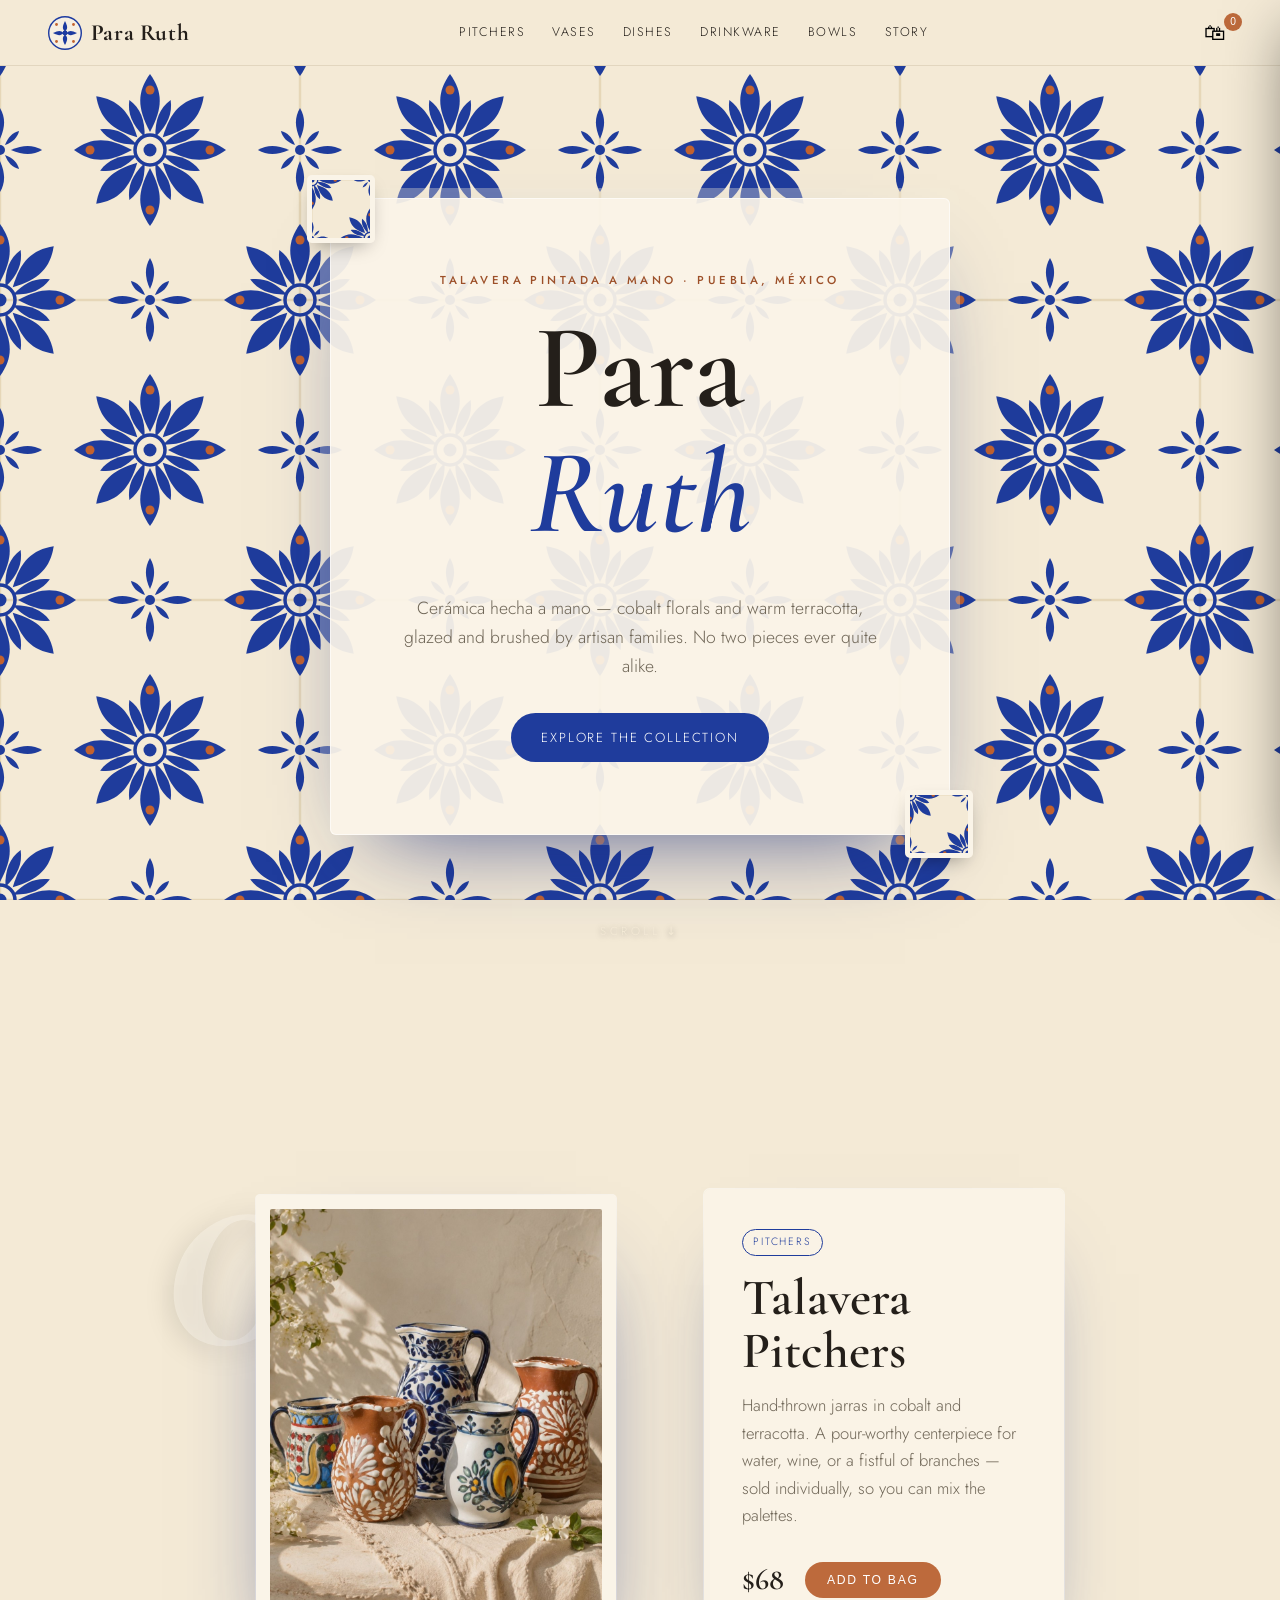
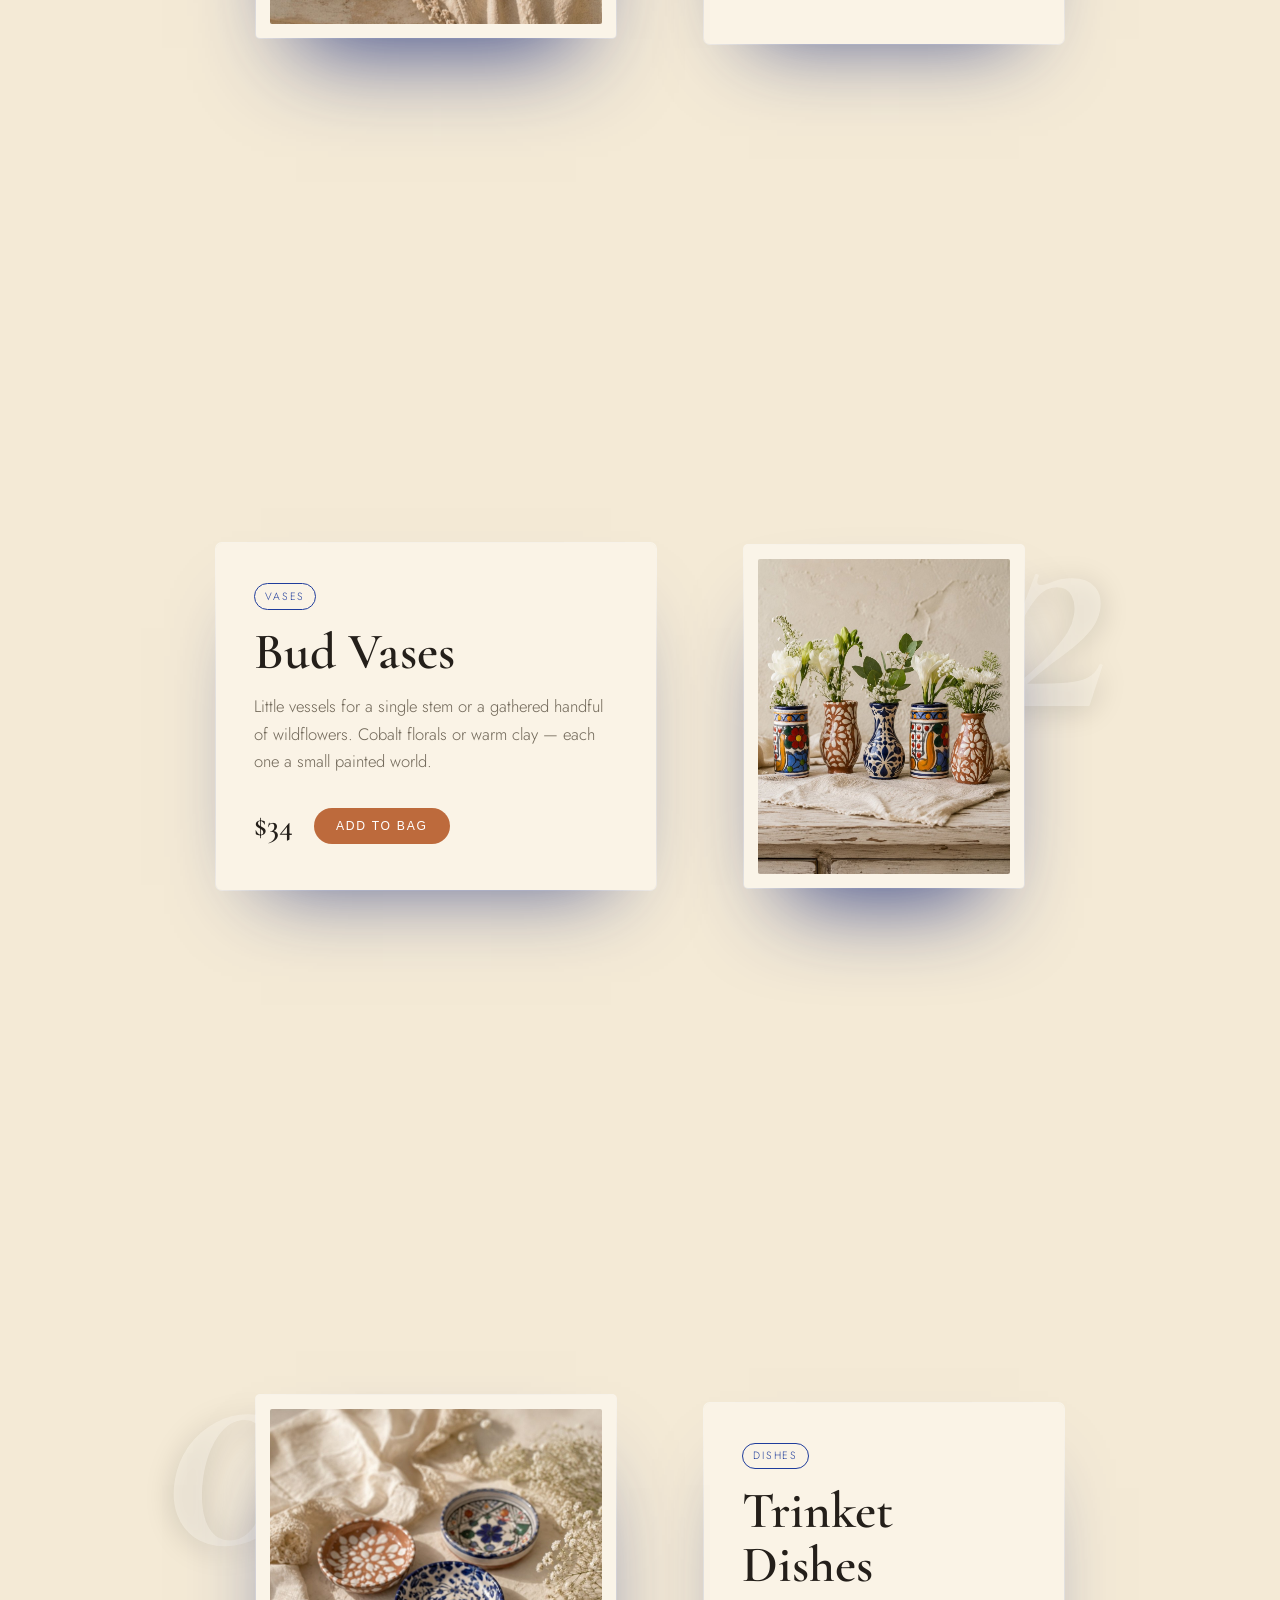
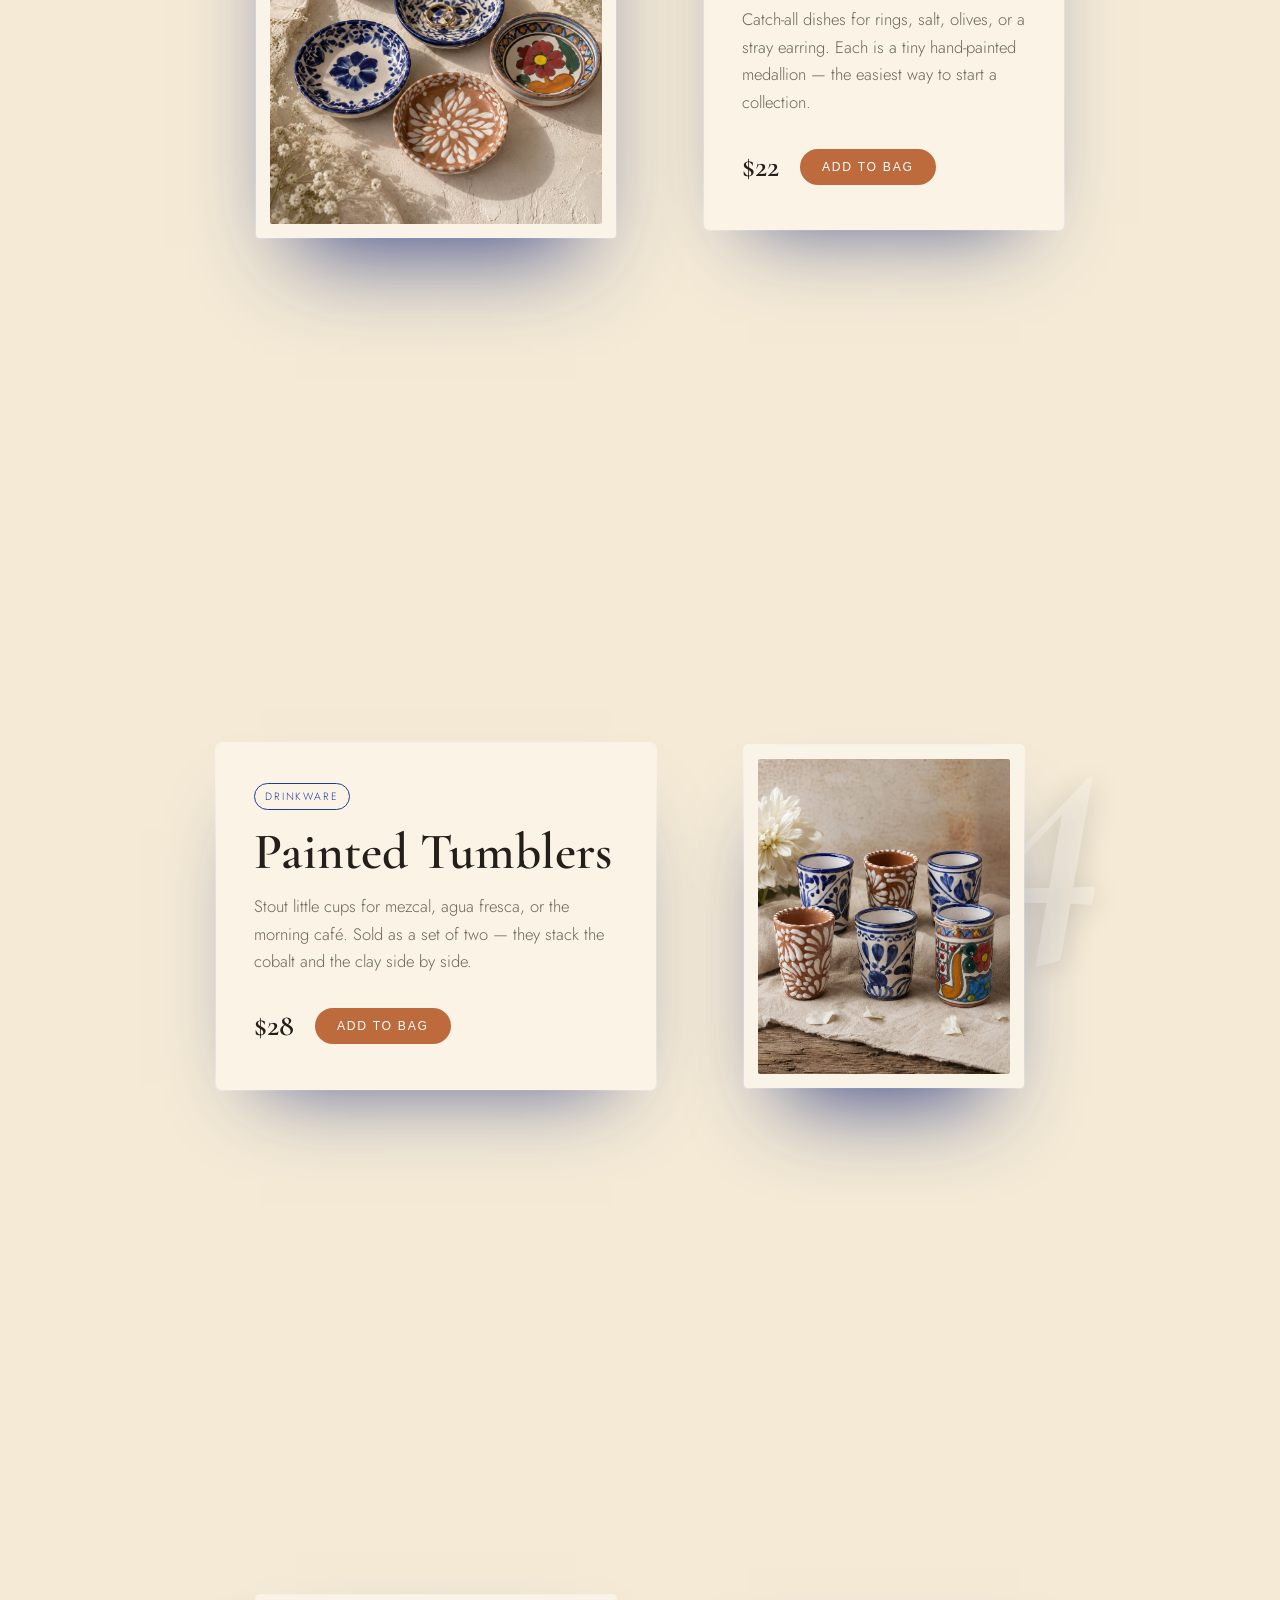
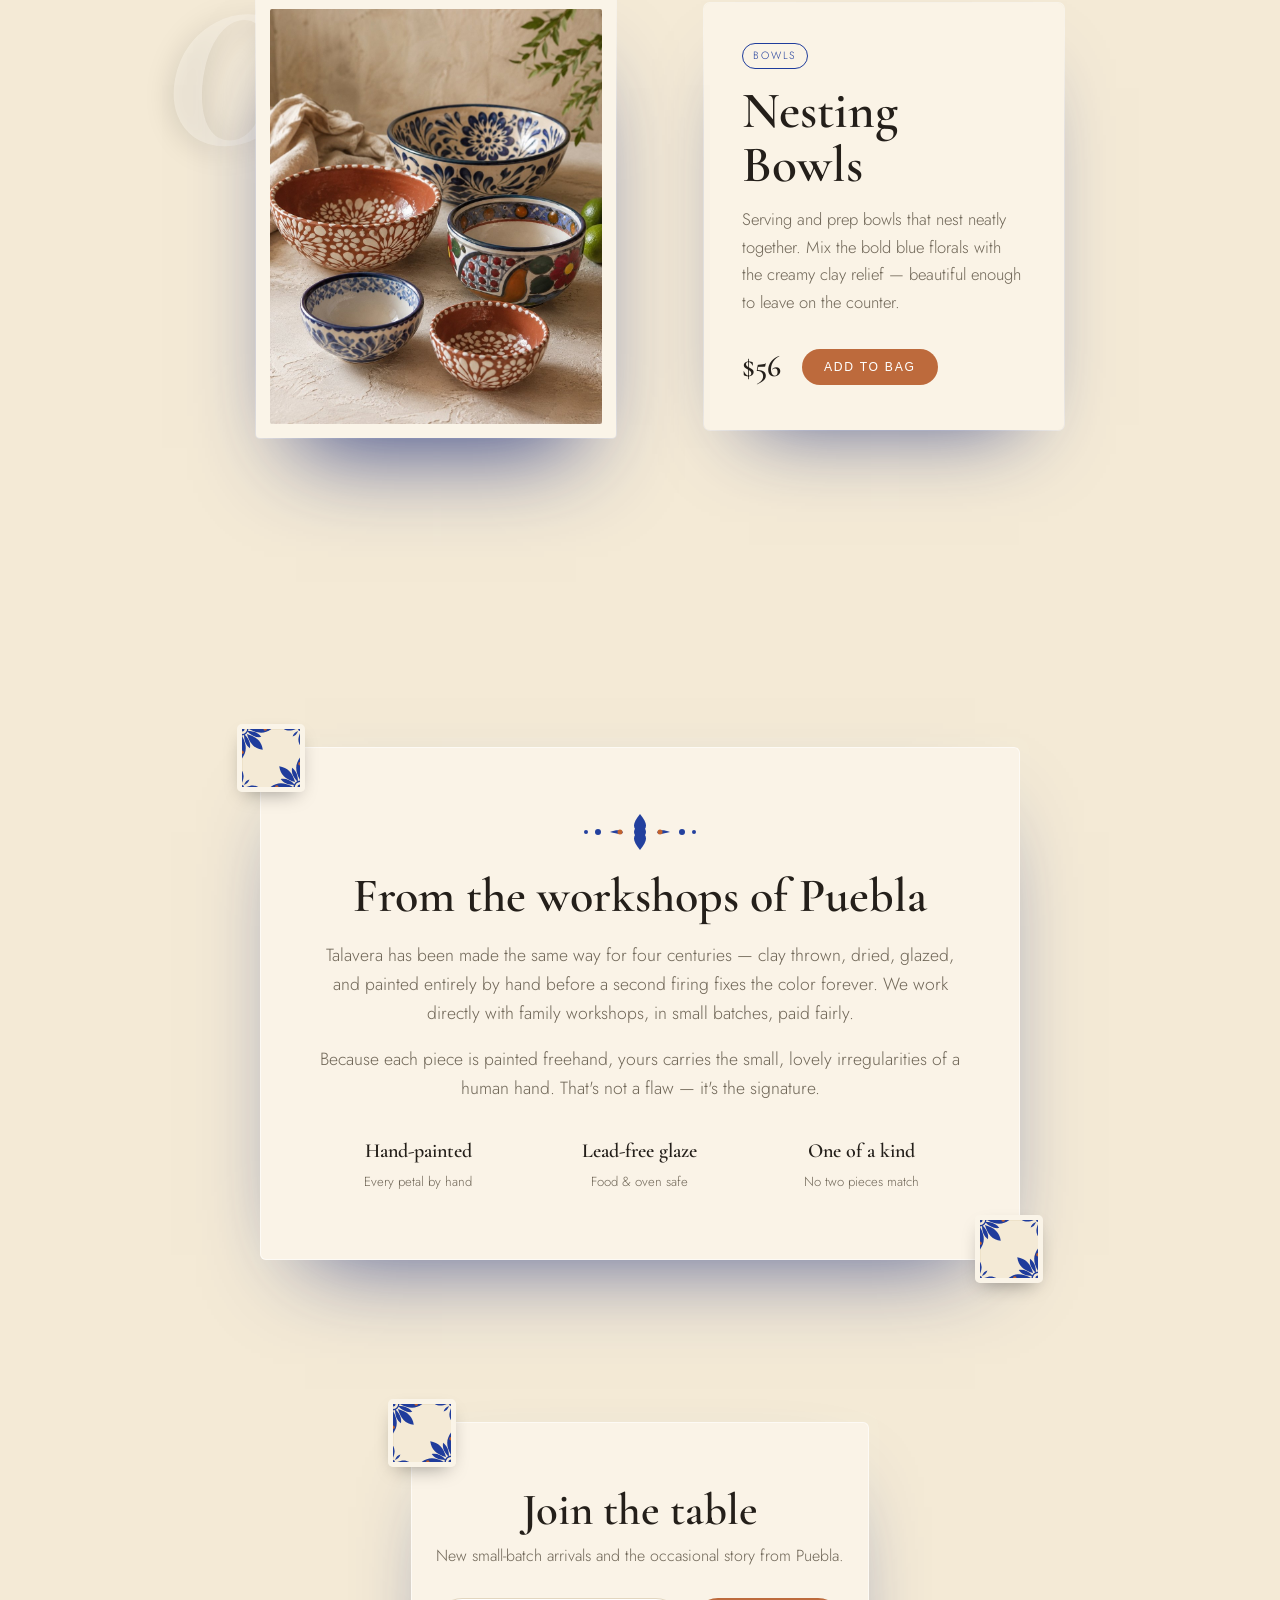
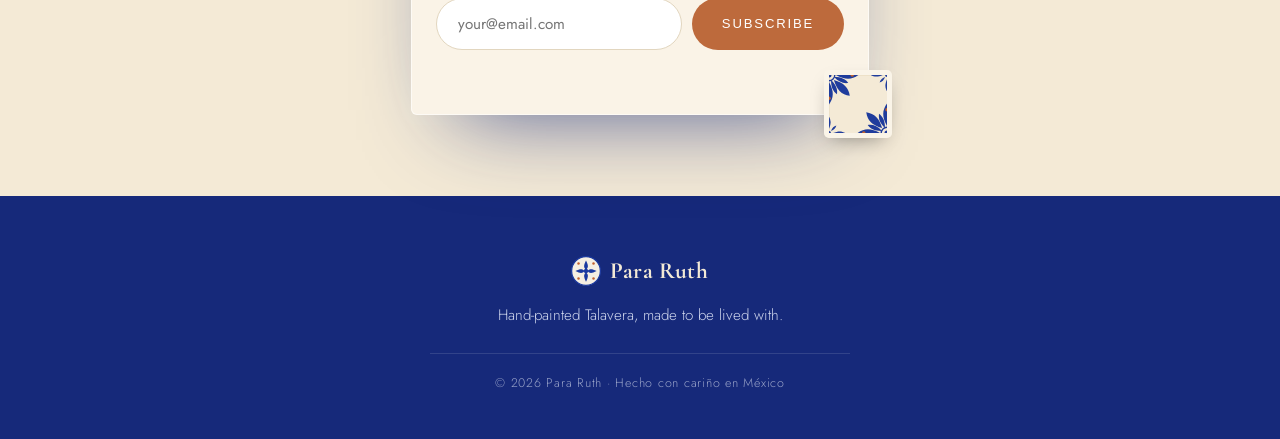
==== commit 508986cd: "Redesign as Para Ruth: immersive Talavera tile walls - Rename storefront to Para Ruth - Replace fain" ====
--- a/talavera-shop/index.html
+++ b/talavera-shop/index.html
@@ -3,72 +3,60 @@
 <head>
   <meta charset="UTF-8" />
   <meta name="viewport" content="width=device-width, initial-scale=1.0" />
-  <title>Casa Talavera — Hand-Painted Mexican Pottery</title>
-  <meta name="description" content="Hand-painted Talavera pottery from Puebla, Mexico. Pitchers, vases, bowls, dishes and tumblers — each piece made and painted by hand." />
+  <title>Para Ruth — Hand-Painted Talavera</title>
+  <meta name="description" content="Para Ruth — hand-painted Talavera pottery from Puebla, México. Pitchers, vases, bowls, dishes and tumblers, each made and painted by hand." />
   <link rel="icon" href="assets/logo.svg" type="image/svg+xml" />
   <link rel="preconnect" href="https://fonts.googleapis.com" />
   <link rel="preconnect" href="https://fonts.gstatic.com" crossorigin />
-  <link href="https://fonts.googleapis.com/css2?family=Cormorant+Garamond:ital,wght@0,400;0,500;0,600;0,700;1,400;1,500&family=Jost:wght@300;400;500&display=swap" rel="stylesheet" />
+  <link href="https://fonts.googleapis.com/css2?family=Cormorant+Garamond:ital,wght@0,400;0,500;0,600;0,700;1,400;1,500;1,600&family=Jost:wght@300;400;500&display=swap" rel="stylesheet" />
   <link rel="stylesheet" href="css/styles.css" />
 </head>
 <body>
-  <!-- Tiled Talavera backdrop for the whole page -->
-  <div class="tile-bg" aria-hidden="true"></div>
-
-  <!-- Announcement -->
-  <div class="announce">Free shipping over $95 · Each piece hand-painted in Puebla, México</div>
-
   <!-- Header -->
   <header class="site-header" id="top">
     <a class="brand" href="#top">
-      <img src="assets/logo.svg" alt="" width="38" height="38" />
-      <span class="brand-name">Casa&nbsp;Talavera</span>
+      <img src="assets/logo.svg" alt="" width="34" height="34" />
+      <span class="brand-name">Para&nbsp;Ruth</span>
     </a>
-    <nav class="nav" aria-label="Primary" id="nav"><!-- nav links injected by JS --></nav>
+    <nav class="nav" aria-label="Primary" id="nav"></nav>
     <button class="cart-btn" id="cartBtn" aria-label="Open cart">
       <span class="cart-ico">🛍</span>
       <span class="cart-count" id="cartCount">0</span>
     </button>
   </header>
 
-  <!-- Hero -->
-  <section class="hero">
-    <div class="hero-panel">
-      <p class="eyebrow">Hecho a mano · Puebla, México</p>
-      <h1>Casa<br /><em>Talavera</em></h1>
-      <p class="lede">Hand-painted Mexican pottery — cobalt florals and warm terracotta, glazed and brushed by artisan families. No two pieces ever quite alike.</p>
-      <a class="btn btn-primary" href="#shop">Explore the wares ↓</a>
+  <!-- Hero: full Talavera tile wall -->
+  <section class="hero tile-wall cobalt">
+    <div class="plaque">
+      <p class="eyebrow">Talavera pintada a mano · Puebla, México</p>
+      <h1>Para<br /><em>Ruth</em></h1>
+      <p class="lede">Cerámica hecha a mano — cobalt florals and warm terracotta, glazed and brushed by artisan families. No two pieces ever quite alike.</p>
+      <a class="btn btn-primary" href="#wares">Explore the collection</a>
     </div>
+    <span class="scroll-cue" aria-hidden="true">scroll ↓</span>
   </section>
 
-  <!-- Shop intro -->
-  <section class="intro" id="shop">
-    <img class="flourish" src="assets/divider.svg" alt="" width="120" height="40" />
-    <h2>The Collection</h2>
-    <p>Five everyday pieces, made to be gathered together. Scroll through — every one is for sale.</p>
-  </section>
-
-  <!-- Wares: one immersive spread each, injected by JS -->
+  <!-- Wares: full-viewport immersive tile panels, injected by JS -->
   <main id="wares"></main>
 
-  <!-- Story -->
-  <section class="story" id="story">
-    <div class="story-panel">
+  <!-- Story: plaque on a cobalt tile wall -->
+  <section class="story tile-wall cobalt" id="story">
+    <div class="plaque">
       <img class="flourish" src="assets/divider.svg" alt="" width="120" height="40" />
       <h2>From the workshops of Puebla</h2>
       <p>Talavera has been made the same way for four centuries — clay thrown, dried, glazed, and painted entirely by hand before a second firing fixes the color forever. We work directly with family workshops, in small batches, paid fairly.</p>
       <p>Because each piece is painted freehand, yours carries the small, lovely irregularities of a human hand. That's not a flaw — it's the signature.</p>
-      <div class="story-marks">
-        <div><strong>Hand-painted</strong><span>Every petal brushed by hand</span></div>
+      <div class="marks">
+        <div><strong>Hand-painted</strong><span>Every petal by hand</span></div>
         <div><strong>Lead-free glaze</strong><span>Food &amp; oven safe</span></div>
         <div><strong>One of a kind</strong><span>No two pieces match</span></div>
       </div>
     </div>
   </section>
 
-  <!-- Newsletter -->
-  <section class="news" id="news">
-    <div class="news-panel">
+  <!-- Newsletter on terracotta wall -->
+  <section class="news tile-wall terracotta" id="news">
+    <div class="plaque">
       <h2>Join the table</h2>
       <p>New small-batch arrivals and the occasional story from Puebla.</p>
       <form class="news-form" id="newsForm">
@@ -81,9 +69,9 @@
 
   <!-- Footer -->
   <footer class="site-footer">
-    <a class="brand" href="#top"><img src="assets/logo.svg" alt="" width="34" height="34" /><span class="brand-name">Casa&nbsp;Talavera</span></a>
-    <p class="foot-tag">Hand-painted Mexican pottery, made to be lived with.</p>
-    <p class="copyright">© <span id="year"></span> Casa Talavera · Hecho con cariño en México</p>
+    <a class="brand" href="#top"><img src="assets/logo.svg" alt="" width="30" height="30" /><span class="brand-name">Para&nbsp;Ruth</span></a>
+    <p class="foot-tag">Hand-painted Talavera, made to be lived with.</p>
+    <p class="copyright">© <span id="year"></span> Para Ruth · Hecho con cariño en México</p>
   </footer>
 
   <!-- Cart drawer -->
--- a/talavera-shop/css/styles.css
+++ b/talavera-shop/css/styles.css
@@ -1,12 +1,11 @@
-/* ===== Casa Talavera — design-forward, tiled scroll ===== */
+/* ===== Para Ruth — immersive Talavera tile walls ===== */
 :root {
-  --cobalt: #23409e;
-  --cobalt-deep: #182d73;
+  --cobalt: #1f3c9c;
+  --cobalt-deep: #16297a;
   --terracotta: #bd6a3c;
-  --terracotta-deep: #a4592f;
-  --cream: #f6efe2;
-  --cream-deep: #efe4cf;
-  --plaster: #faf4e8;
+  --terracotta-deep: #9c4f28;
+  --cream: #f4ead6;
+  --cream-soft: #faf4e8;
   --ink: #241f1a;
   --muted: #6f6657;
   --line: #e2d6bf;
@@ -14,213 +13,150 @@
   --serif: "Cormorant Garamond", Georgia, serif;
   --sans: "Jost", system-ui, -apple-system, sans-serif;
 
-  --maxw: 1180px;
+  --tile: 300px;          /* on-screen tile size — bold and visible */
 }
 
 * { box-sizing: border-box; }
 html { scroll-behavior: smooth; }
 body {
-  margin: 0;
-  font-family: var(--sans);
-  color: var(--ink);
-  background: var(--cream);
-  font-weight: 300;
-  line-height: 1.65;
-  -webkit-font-smoothing: antialiased;
-  overflow-x: hidden;
+  margin: 0; font-family: var(--sans); color: var(--ink);
+  background: var(--cream); font-weight: 300; line-height: 1.65;
+  -webkit-font-smoothing: antialiased; overflow-x: hidden;
 }
 img { max-width: 100%; display: block; }
 a { color: inherit; text-decoration: none; }
 em { font-style: italic; }
 h1, h2, h3, h4 { font-family: var(--serif); font-weight: 600; line-height: 1.04; margin: 0; }
 
-/* ===== Tiled Talavera backdrop ===== */
-.tile-bg {
-  position: fixed; inset: 0; z-index: -2;
-  background: url("../assets/pattern-tile.svg") repeat;
-  background-size: 150px;
-}
-.tile-bg::after {
-  /* soften the tiles so content stays readable */
-  content: ""; position: absolute; inset: 0;
-  background: radial-gradient(ellipse at 50% 30%, rgba(246,239,226,.62), rgba(246,239,226,.86) 70%);
-}
+.eyebrow { text-transform: uppercase; letter-spacing: .3em; font-size: .72rem; font-weight: 500; color: var(--terracotta-deep); margin: 0 0 1rem; }
+.flourish { margin: 0 auto 1.2rem; }
 
-.eyebrow {
-  text-transform: uppercase; letter-spacing: .3em;
-  font-size: .72rem; font-weight: 500; color: var(--terracotta-deep);
-  margin: 0 0 1rem;
-}
-.flourish { margin: 0 auto 1.4rem; opacity: .85; }
-
-.btn {
-  display: inline-block; font-size: .82rem; letter-spacing: .14em;
-  text-transform: uppercase; padding: .95em 2.2em; border-radius: 40px;
-  border: 1.5px solid transparent; cursor: pointer; transition: all .25s ease;
-}
+.btn { display: inline-block; font-size: .82rem; letter-spacing: .14em; text-transform: uppercase; padding: .95em 2.2em; border-radius: 40px; border: 1.5px solid transparent; cursor: pointer; transition: all .25s ease; }
 .btn-primary { background: var(--cobalt); color: #fff; }
 .btn-primary:hover { background: var(--cobalt-deep); transform: translateY(-2px); }
 
-/* ===== Announce ===== */
-.announce {
-  position: relative; z-index: 1;
-  background: var(--cobalt); color: #f4ecd9; text-align: center;
-  font-size: .75rem; letter-spacing: .12em; padding: .6rem 1rem;
-}
+/* ===== The Talavera tile walls — the star of the page ===== */
+.tile-wall { position: relative; }
+.tile-wall.cobalt { background: url("../assets/tile-cobalt.svg"); background-size: var(--tile); background-attachment: fixed; }
+.tile-wall.terracotta { background: url("../assets/tile-terracotta.svg"); background-size: var(--tile); background-attachment: fixed; }
 
 /* ===== Header ===== */
 .site-header {
   position: sticky; top: 0; z-index: 40;
   display: flex; align-items: center; justify-content: space-between;
   padding: .85rem clamp(1rem, 4vw, 3rem);
-  background: rgba(246,239,226,.82); backdrop-filter: blur(12px);
+  background: rgba(244,234,214,.85); backdrop-filter: blur(12px);
   border-bottom: 1px solid var(--line);
 }
-.brand { display: flex; align-items: center; gap: .6rem; }
-.brand-name { font-family: var(--serif); font-size: 1.45rem; font-weight: 700; letter-spacing: .5px; }
-.nav { display: flex; gap: 1.8rem; }
+.brand { display: flex; align-items: center; gap: .55rem; }
+.brand-name { font-family: var(--serif); font-size: 1.45rem; font-weight: 700; letter-spacing: .6px; }
+.nav { display: flex; gap: 1.7rem; }
 .nav a { font-size: .78rem; letter-spacing: .12em; text-transform: uppercase; position: relative; }
 .nav a::after { content: ""; position: absolute; left: 0; bottom: -6px; width: 0; height: 1.5px; background: var(--terracotta); transition: width .25s; }
 .nav a:hover::after { width: 100%; }
 .cart-btn { position: relative; background: none; border: none; cursor: pointer; font-size: 1.35rem; line-height: 1; }
-.cart-count {
-  position: absolute; top: -8px; right: -10px; background: var(--terracotta); color: #fff;
-  font-size: .64rem; font-weight: 500; min-width: 18px; height: 18px; border-radius: 9px;
-  display: grid; place-items: center; padding: 0 4px;
+.cart-count { position: absolute; top: -8px; right: -10px; background: var(--terracotta); color: #fff; font-size: .64rem; font-weight: 500; min-width: 18px; height: 18px; border-radius: 9px; display: grid; place-items: center; padding: 0 4px; }
+
+/* ===== Plaque (floating cream panel that sits on the tilework) ===== */
+.plaque {
+  position: relative; z-index: 2; text-align: center;
+  background: rgba(250,244,232,.94);
+  border: 1px solid rgba(255,255,255,.6);
+  box-shadow: 0 40px 90px -45px rgba(22,41,122,.8), 0 0 0 10px rgba(244,234,214,.35);
+  border-radius: 6px;
 }
+/* hand-painted tile-chip corners on plaques */
+.plaque::before, .plaque::after {
+  content: ""; position: absolute; width: 58px; height: 58px;
+  background: url("../assets/tile-cobalt.svg"); background-size: 116px;
+  border: 5px solid var(--cream-soft); border-radius: 5px;
+  box-shadow: 0 8px 20px -8px rgba(0,0,0,.4);
+}
+.plaque::before { top: -24px; left: -24px; }
+.plaque::after { bottom: -24px; right: -24px; }
 
 /* ===== Hero ===== */
-.hero {
-  display: grid; place-items: center;
-  min-height: 86vh; padding: clamp(2rem, 6vw, 5rem) 1.5rem;
+.hero { min-height: 100vh; display: grid; place-items: center; padding: 6rem 1.5rem; }
+.hero .plaque { max-width: 620px; padding: clamp(2.5rem, 6vw, 4.5rem) clamp(1.6rem, 5vw, 4rem); }
+.hero h1 { font-size: clamp(3.6rem, 13vw, 7.5rem); letter-spacing: 1px; margin: .12em 0 .32em; }
+.hero h1 em { color: var(--cobalt); font-weight: 600; }
+.hero .lede { font-size: 1.1rem; color: var(--muted); margin: 0 auto 2rem; max-width: 34em; }
+.scroll-cue { position: absolute; bottom: 1.6rem; left: 50%; transform: translateX(-50%); z-index: 2; color: var(--cream); font-size: .72rem; letter-spacing: .3em; text-transform: uppercase; text-shadow: 0 1px 6px rgba(0,0,0,.4); animation: bob 2s ease-in-out infinite; }
+@keyframes bob { 0%,100% { transform: translate(-50%,0); } 50% { transform: translate(-50%,6px); } }
+
+/* ===== Wares — full-viewport immersive panels ===== */
+.ware { min-height: 100vh; display: grid; place-items: center; padding: clamp(4rem, 9vh, 7rem) 1.5rem; }
+.ware-inner {
+  position: relative; z-index: 2;
+  display: grid; grid-template-columns: minmax(0, 440px) minmax(0, 360px);
+  align-items: center; gap: clamp(1.5rem, 4vw, 3rem);
 }
-.hero-panel {
-  position: relative; text-align: center; max-width: 640px;
-  background: rgba(250,244,232,.78); backdrop-filter: blur(3px);
-  border: 1px solid var(--line); border-radius: 8px;
-  padding: clamp(2.5rem, 6vw, 4.5rem) clamp(1.5rem, 5vw, 4rem);
-  box-shadow: 0 30px 70px -40px rgba(24,45,115,.5);
+.ware:nth-child(even) .ware-photo { order: 2; }
+
+/* big translucent number watermark behind */
+.ware-num {
+  position: absolute; z-index: -1; top: -14%; left: -6%;
+  font-family: var(--serif); font-style: italic; font-weight: 600;
+  font-size: clamp(9rem, 26vw, 20rem); line-height: .8;
+  color: rgba(250,244,232,.5); text-shadow: 0 4px 30px rgba(0,0,0,.15);
+  pointer-events: none; user-select: none;
 }
-/* corner tile accents on the hero panel */
-.hero-panel::before, .hero-panel::after {
-  content: ""; position: absolute; width: 64px; height: 64px;
-  background: url("../assets/pattern-tile.svg"); background-size: 130px;
-  border-radius: 6px; border: 4px solid var(--cream);
-  box-shadow: 0 8px 20px -8px rgba(0,0,0,.35);
+.ware:nth-child(even) .ware-num { left: auto; right: -6%; }
+
+/* the photo, matted like a gallery print */
+.ware-photo { position: relative; }
+.ware-photo .mat {
+  background: var(--cream-soft); padding: 14px; border-radius: 4px;
+  box-shadow: 0 50px 90px -40px rgba(22,41,122,.85), 0 0 0 1px rgba(255,255,255,.5);
 }
-.hero-panel::before { top: -26px; left: -26px; }
-.hero-panel::after { bottom: -26px; right: -26px; }
-.hero h1 { font-size: clamp(3.4rem, 11vw, 6.5rem); letter-spacing: 1px; margin: .15em 0 .35em; }
-.hero h1 em { color: var(--cobalt); font-weight: 600; }
-.hero .lede { font-size: 1.12rem; color: var(--muted); margin: 0 auto 2rem; max-width: 34em; }
+.ware-photo img { width: 100%; aspect-ratio: 4/5; object-fit: cover; border-radius: 2px; transition: transform .8s ease; }
+.ware:hover .ware-photo img { transform: scale(1.03); }
 
-/* ===== Intro / section heads ===== */
-.intro, .story, .news { position: relative; z-index: 1; }
-.intro { text-align: center; padding: clamp(2.5rem, 6vw, 5rem) 1.5rem 1rem; }
-.intro h2 { font-size: clamp(2.2rem, 5vw, 3.4rem); }
-.intro p { color: var(--muted); font-size: 1.08rem; max-width: 36em; margin: .6rem auto 0; }
-
-/* ===== Wares — immersive alternating spreads ===== */
-.ware {
-  display: grid; grid-template-columns: 1fr 1fr; align-items: center;
-  gap: clamp(1.5rem, 5vw, 4.5rem);
-  max-width: var(--maxw); margin: 0 auto;
-  padding: clamp(2.5rem, 6vw, 5rem) clamp(1.5rem, 4vw, 3rem);
+/* caption card */
+.ware-card {
+  background: rgba(250,244,232,.96); border-radius: 6px;
+  padding: clamp(1.6rem, 3vw, 2.4rem);
+  box-shadow: 0 40px 80px -45px rgba(22,41,122,.75), 0 0 0 1px rgba(255,255,255,.5);
 }
-.ware:nth-child(even) .ware-media { order: 2; }
-
-/* framed photo, like a glazed tile */
-.ware-media { position: relative; }
-.ware-frame {
-  position: relative; border-radius: 10px; overflow: hidden;
-  border: 6px solid var(--plaster);
-  box-shadow: 0 30px 60px -30px rgba(24,45,115,.55), 0 0 0 1.5px var(--line);
-}
-.ware-frame img { width: 100%; aspect-ratio: 4/5; object-fit: cover; transition: transform .8s ease; }
-.ware:hover .ware-frame img { transform: scale(1.04); }
-.ware-num {
-  position: absolute; z-index: 2; top: -22px; left: -16px;
-  font-family: var(--serif); font-style: italic; font-size: 4.5rem; font-weight: 500;
-  color: var(--cobalt); opacity: .9; text-shadow: 0 2px 0 var(--cream);
-}
-.ware:nth-child(even) .ware-num { left: auto; right: -16px; }
-/* little tile chip on the frame */
-.ware-chip {
-  position: absolute; z-index: 2; bottom: -20px; right: -20px;
-  width: 76px; height: 76px; border-radius: 8px;
-  background: url("../assets/pattern-tile.svg"); background-size: 150px;
-  border: 4px solid var(--cream); box-shadow: 0 10px 26px -10px rgba(0,0,0,.4);
-}
-.ware:nth-child(even) .ware-chip { right: auto; left: -20px; }
-
-.ware-body .tag {
-  display: inline-block; font-size: .68rem; letter-spacing: .16em; text-transform: uppercase;
-  color: var(--cobalt); border: 1px solid var(--cobalt); border-radius: 30px;
-  padding: .35em .9em; margin-bottom: 1rem;
-}
-.ware-body h3 { font-size: clamp(2.4rem, 5vw, 3.6rem); line-height: 1; }
-.ware-body .ware-desc { color: var(--muted); font-size: 1.1rem; margin: 1rem 0 1.8rem; max-width: 32em; }
-.ware-row { display: flex; align-items: center; gap: 1.5rem; flex-wrap: wrap; }
-.ware-row .price { font-family: var(--serif); font-size: 2rem; font-weight: 600; }
-.add {
-  background: var(--terracotta); color: #fff; border: none; cursor: pointer;
-  font-size: .76rem; letter-spacing: .14em; text-transform: uppercase;
-  padding: .9em 1.8em; border-radius: 30px; transition: background .2s, transform .15s;
-}
+.ware-card .tag { display: inline-block; font-size: .66rem; letter-spacing: .18em; text-transform: uppercase; color: var(--cobalt); border: 1px solid var(--cobalt); border-radius: 30px; padding: .35em .9em; margin-bottom: 1rem; }
+.ware-card h3 { font-size: clamp(2.2rem, 4vw, 3.2rem); }
+.ware-card .ware-desc { color: var(--muted); font-size: 1.04rem; margin: .9rem 0 1.6rem; }
+.ware-row { display: flex; align-items: center; gap: 1.3rem; flex-wrap: wrap; }
+.ware-row .price { font-family: var(--serif); font-size: 1.9rem; font-weight: 600; }
+.add { background: var(--terracotta); color: #fff; border: none; cursor: pointer; font-size: .76rem; letter-spacing: .14em; text-transform: uppercase; padding: .9em 1.8em; border-radius: 30px; transition: background .2s, transform .15s; }
 .add:hover { background: var(--terracotta-deep); }
 .add:active { transform: scale(.95); }
 
 /* ===== Story ===== */
-.story { padding: clamp(2.5rem, 6vw, 5rem) 1.5rem; }
-.story-panel {
-  max-width: 760px; margin: 0 auto; text-align: center;
-  background: rgba(250,244,232,.82); backdrop-filter: blur(3px);
-  border: 1px solid var(--line); border-radius: 8px;
-  padding: clamp(2.5rem, 6vw, 4rem) clamp(1.5rem, 5vw, 3.5rem);
-  box-shadow: 0 30px 70px -45px rgba(24,45,115,.5);
-}
-.story-panel h2 { font-size: clamp(2rem, 4.5vw, 3rem); margin-bottom: 1.2rem; }
-.story-panel p { color: var(--muted); font-size: 1.12rem; margin: 0 0 1.1rem; }
-.story-marks { display: grid; grid-template-columns: repeat(3, 1fr); gap: 1.2rem; margin-top: 2rem; }
-.story-marks strong { display: block; font-family: var(--serif); font-size: 1.25rem; font-weight: 600; }
-.story-marks span { font-size: .82rem; color: var(--muted); }
+.story { padding: clamp(4rem, 9vh, 7rem) 1.5rem; display: grid; place-items: center; }
+.story .plaque { max-width: 760px; padding: clamp(2.5rem, 6vw, 4rem) clamp(1.6rem, 5vw, 3.5rem); }
+.story h2 { font-size: clamp(2rem, 4.5vw, 3rem); margin-bottom: 1.2rem; }
+.story p { color: var(--muted); font-size: 1.1rem; margin: 0 0 1.1rem; }
+.marks { display: grid; grid-template-columns: repeat(3, 1fr); gap: 1.2rem; margin-top: 2rem; }
+.marks strong { display: block; font-family: var(--serif); font-size: 1.25rem; font-weight: 600; }
+.marks span { font-size: .82rem; color: var(--muted); }
 
 /* ===== Newsletter ===== */
-.news { padding: clamp(2.5rem, 6vw, 5rem) 1.5rem; }
-.news-panel {
-  max-width: 560px; margin: 0 auto; text-align: center; color: var(--cream);
-  background: var(--cobalt); border-radius: 10px;
-  padding: clamp(2.5rem, 6vw, 4rem) 1.5rem;
-  box-shadow: 0 30px 70px -40px rgba(24,45,115,.7);
-}
-.news-panel h2 { font-size: clamp(2rem, 4vw, 2.8rem); }
-.news-panel > p { color: #d9def0; margin: .6rem 0 2rem; }
+.news { padding: clamp(4rem, 9vh, 7rem) 1.5rem; display: grid; place-items: center; }
+.news .plaque { max-width: 560px; padding: clamp(2.5rem, 6vw, 4rem) 1.5rem; }
+.news h2 { font-size: clamp(2rem, 4vw, 2.8rem); }
+.news > .plaque > p { color: var(--muted); margin: .6rem 0 1.8rem; }
 .news-form { display: flex; gap: .6rem; max-width: 26rem; margin: 0 auto; }
-.news-form input { flex: 1; border: none; border-radius: 40px; padding: .9em 1.4em; font-family: var(--sans); font-size: .95rem; background: var(--cream); color: var(--ink); }
+.news-form input { flex: 1; border: 1px solid var(--line); border-radius: 40px; padding: .9em 1.4em; font-family: var(--sans); font-size: .95rem; background: #fff; color: var(--ink); }
 .news-form input:focus { outline: 2px solid var(--terracotta); }
 .news-form .btn-primary { background: var(--terracotta); }
 .news-form .btn-primary:hover { background: var(--terracotta-deep); }
-.news-note { margin-top: 1rem; font-weight: 500; color: #fff; }
+.news-note { margin-top: 1rem; font-weight: 500; color: var(--terracotta-deep); }
 
 /* ===== Footer ===== */
-.site-footer {
-  position: relative; z-index: 1; text-align: center;
-  background: var(--cobalt-deep); color: #cdd4ec;
-  padding: clamp(2.5rem, 5vw, 3.5rem) 1.5rem 2rem;
-  display: flex; flex-direction: column; align-items: center; gap: .6rem;
-}
+.site-footer { position: relative; z-index: 1; text-align: center; background: var(--cobalt-deep); color: #cdd4ec; padding: clamp(2.5rem, 5vw, 3.5rem) 1.5rem 2rem; display: flex; flex-direction: column; align-items: center; gap: .6rem; }
 .site-footer .brand-name { color: var(--cream); }
 .foot-tag { font-size: .95rem; margin: .2rem 0 0; }
 .copyright { font-size: .78rem; letter-spacing: .06em; color: #98a2c8; margin-top: 1rem; border-top: 1px solid rgba(255,255,255,.12); padding-top: 1.2rem; width: min(420px, 90%); }
 
 /* ===== Cart drawer ===== */
 .cart-overlay { position: fixed; inset: 0; background: rgba(20,16,10,.45); z-index: 60; }
-.cart-drawer {
-  position: fixed; top: 0; right: 0; height: 100%; width: min(400px, 90vw);
-  background: var(--cream); z-index: 70; transform: translateX(100%);
-  transition: transform .35s ease; display: flex; flex-direction: column;
-  box-shadow: -20px 0 60px -30px rgba(0,0,0,.5);
-}
+.cart-drawer { position: fixed; top: 0; right: 0; height: 100%; width: min(400px, 90vw); background: var(--cream-soft); z-index: 70; transform: translateX(100%); transition: transform .35s ease; display: flex; flex-direction: column; box-shadow: -20px 0 60px -30px rgba(0,0,0,.5); }
 .cart-drawer.open { transform: translateX(0); }
 .cart-head { display: flex; justify-content: space-between; align-items: center; padding: 1.4rem 1.5rem; border-bottom: 1px solid var(--line); }
 .cart-head h3 { font-size: 1.5rem; }
@@ -228,7 +164,7 @@
 .cart-items { flex: 1; overflow-y: auto; padding: 1rem 1.5rem; display: flex; flex-direction: column; gap: 1rem; }
 .cart-empty { color: var(--muted); text-align: center; margin-top: 3rem; }
 .cart-item { display: grid; grid-template-columns: 56px 1fr auto; gap: .9rem; align-items: center; }
-.cart-item img { width: 56px; height: 56px; border-radius: 8px; object-fit: cover; background: var(--cream-deep); }
+.cart-item img { width: 56px; height: 56px; border-radius: 8px; object-fit: cover; background: var(--cream); }
 .cart-item .ci-name { font-family: var(--serif); font-size: 1.1rem; }
 .cart-item .ci-meta { font-size: .8rem; color: var(--muted); }
 .ci-remove { background: none; border: none; color: var(--terracotta-deep); cursor: pointer; font-size: .78rem; letter-spacing: .08em; }
@@ -239,13 +175,16 @@
 
 /* ===== Responsive ===== */
 @media (max-width: 860px) {
+  :root { --tile: 220px; }
   .nav { display: none; }
-  .ware { grid-template-columns: 1fr; gap: 2.5rem; }
-  .ware:nth-child(even) .ware-media { order: 0; }
-  .ware-media { max-width: 460px; margin: 0 auto; width: 100%; }
-  .story-marks { grid-template-columns: 1fr; gap: 1.5rem; }
+  /* fixed backgrounds are janky on mobile — let them scroll */
+  .tile-wall.cobalt, .tile-wall.terracotta { background-attachment: scroll; }
+  .ware-inner { grid-template-columns: 1fr; gap: 1.8rem; max-width: 440px; }
+  .ware:nth-child(even) .ware-photo { order: 0; }
+  .ware-card { margin-top: -2.5rem; }
+  .marks { grid-template-columns: 1fr; gap: 1.4rem; }
 }
 @media (max-width: 560px) {
   .news-form { flex-direction: column; }
-  .ware-num { font-size: 3.2rem; }
 }
+@media (prefers-reduced-motion: reduce) { .scroll-cue { animation: none; } }
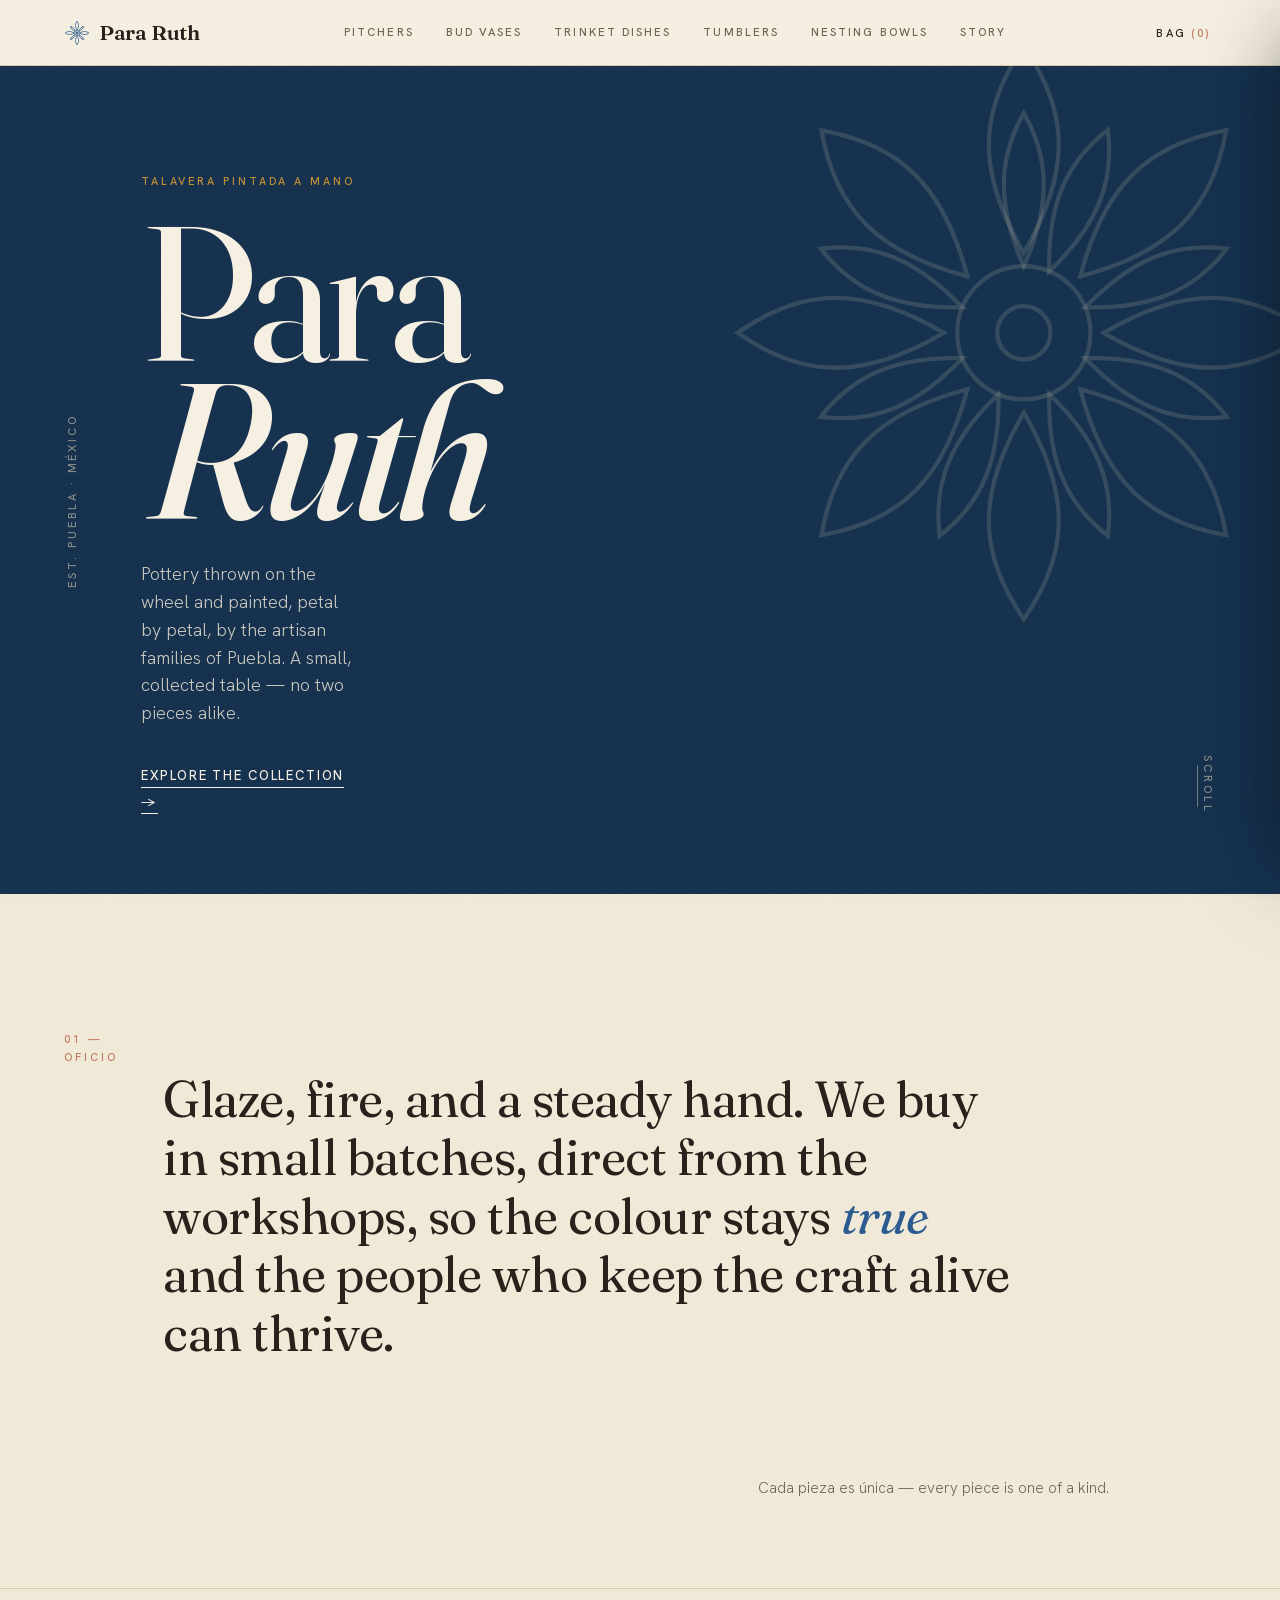
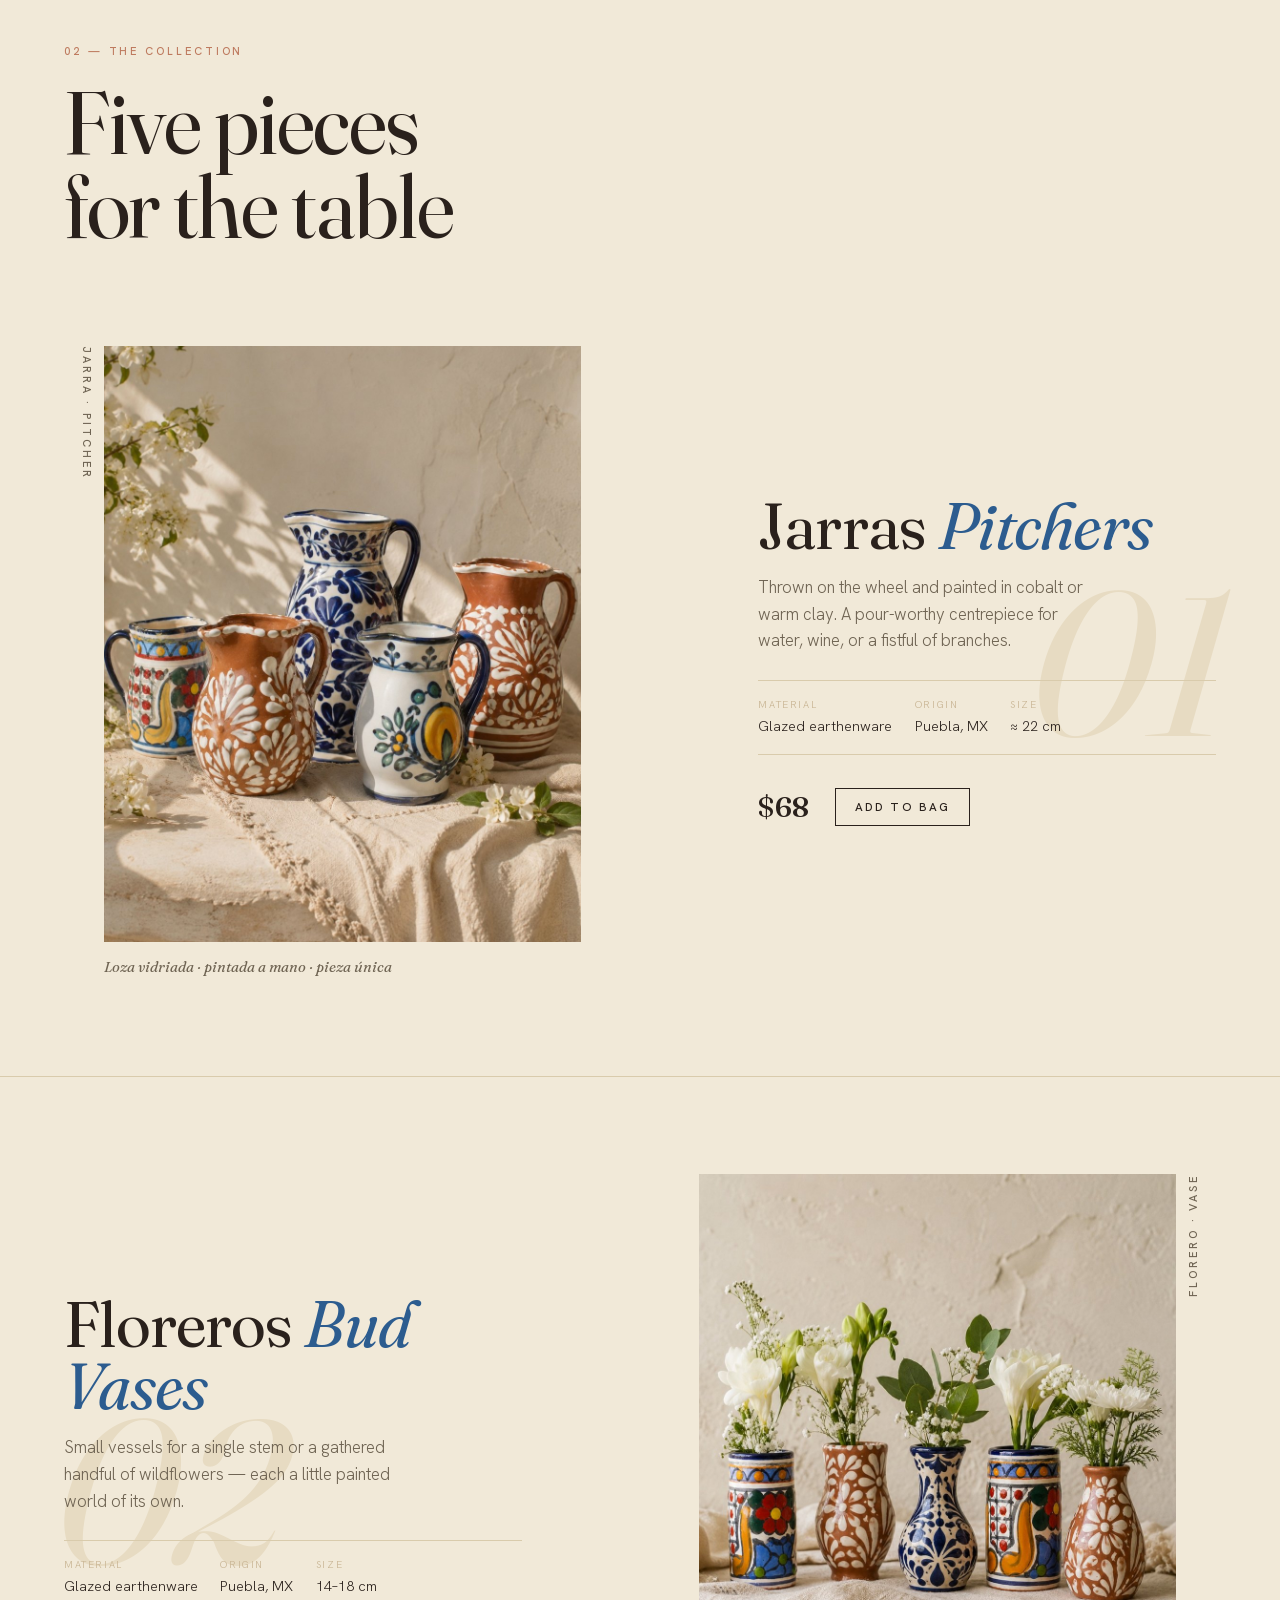
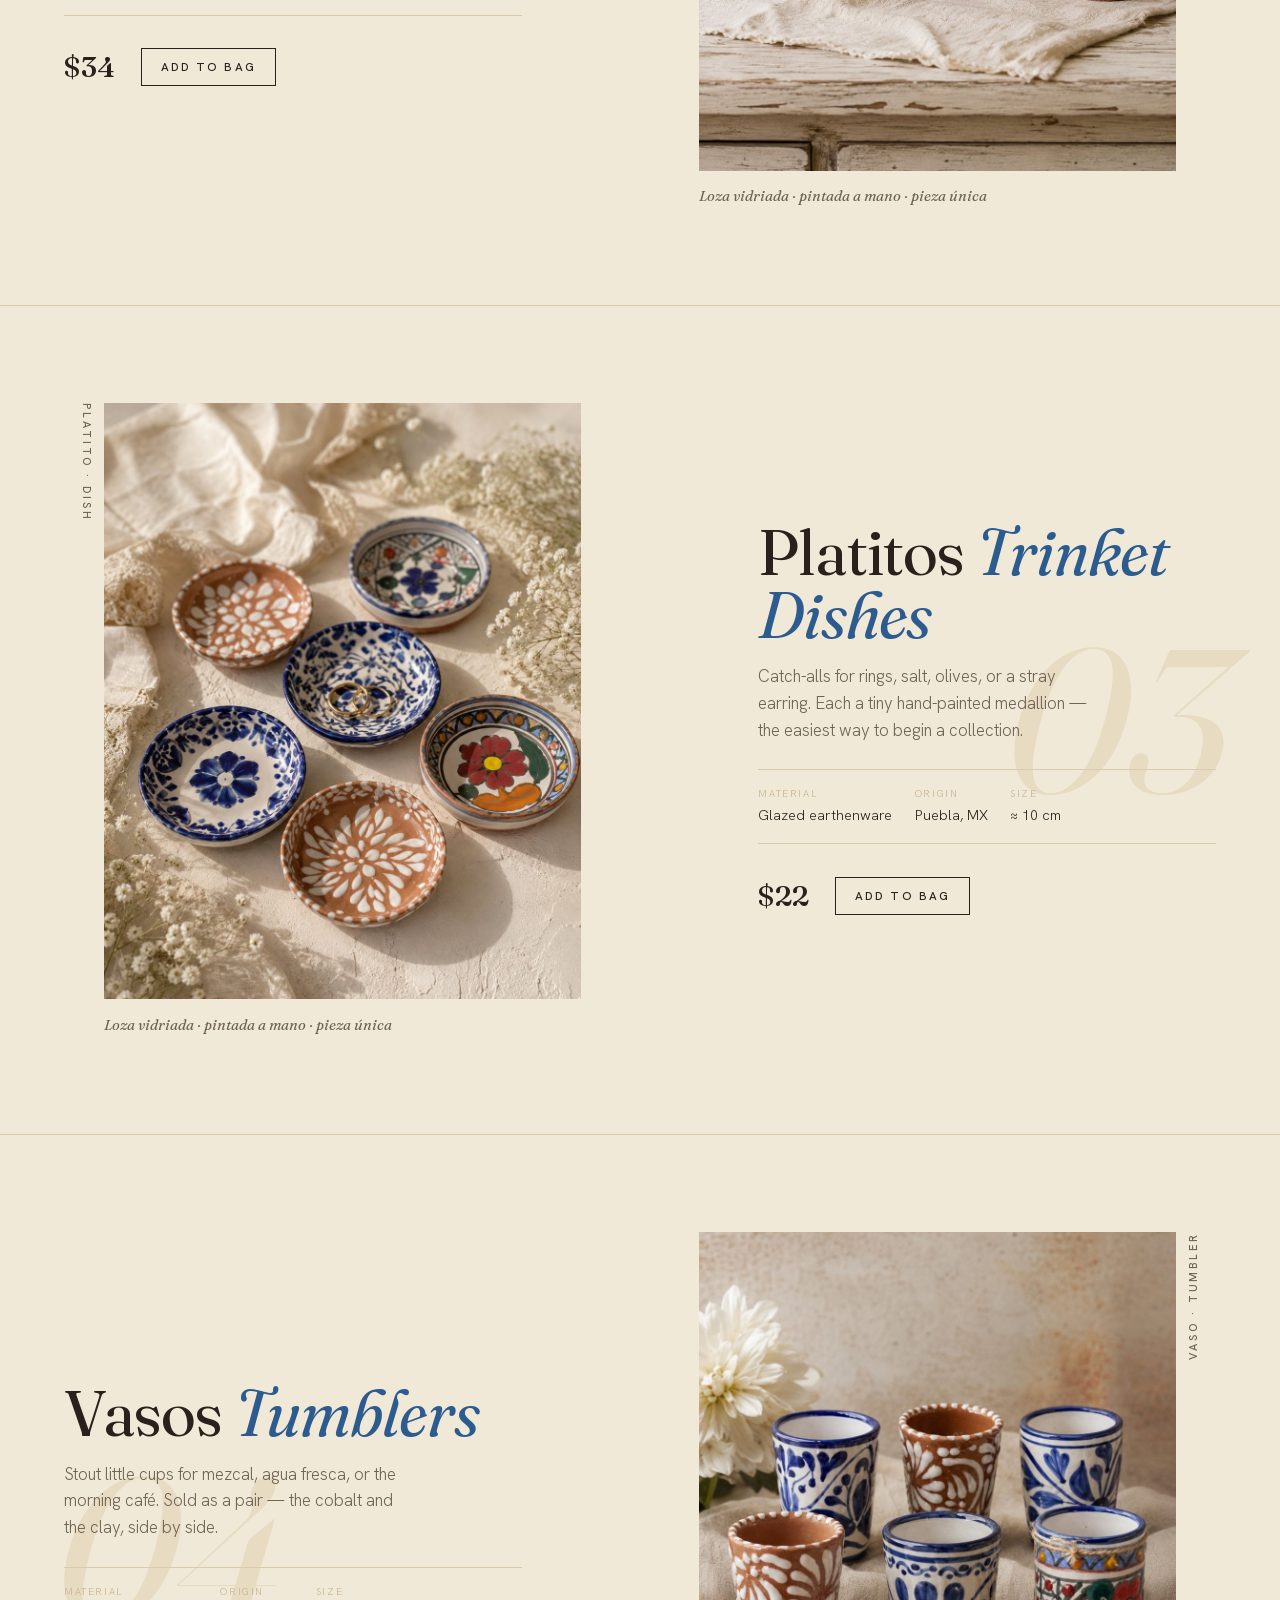
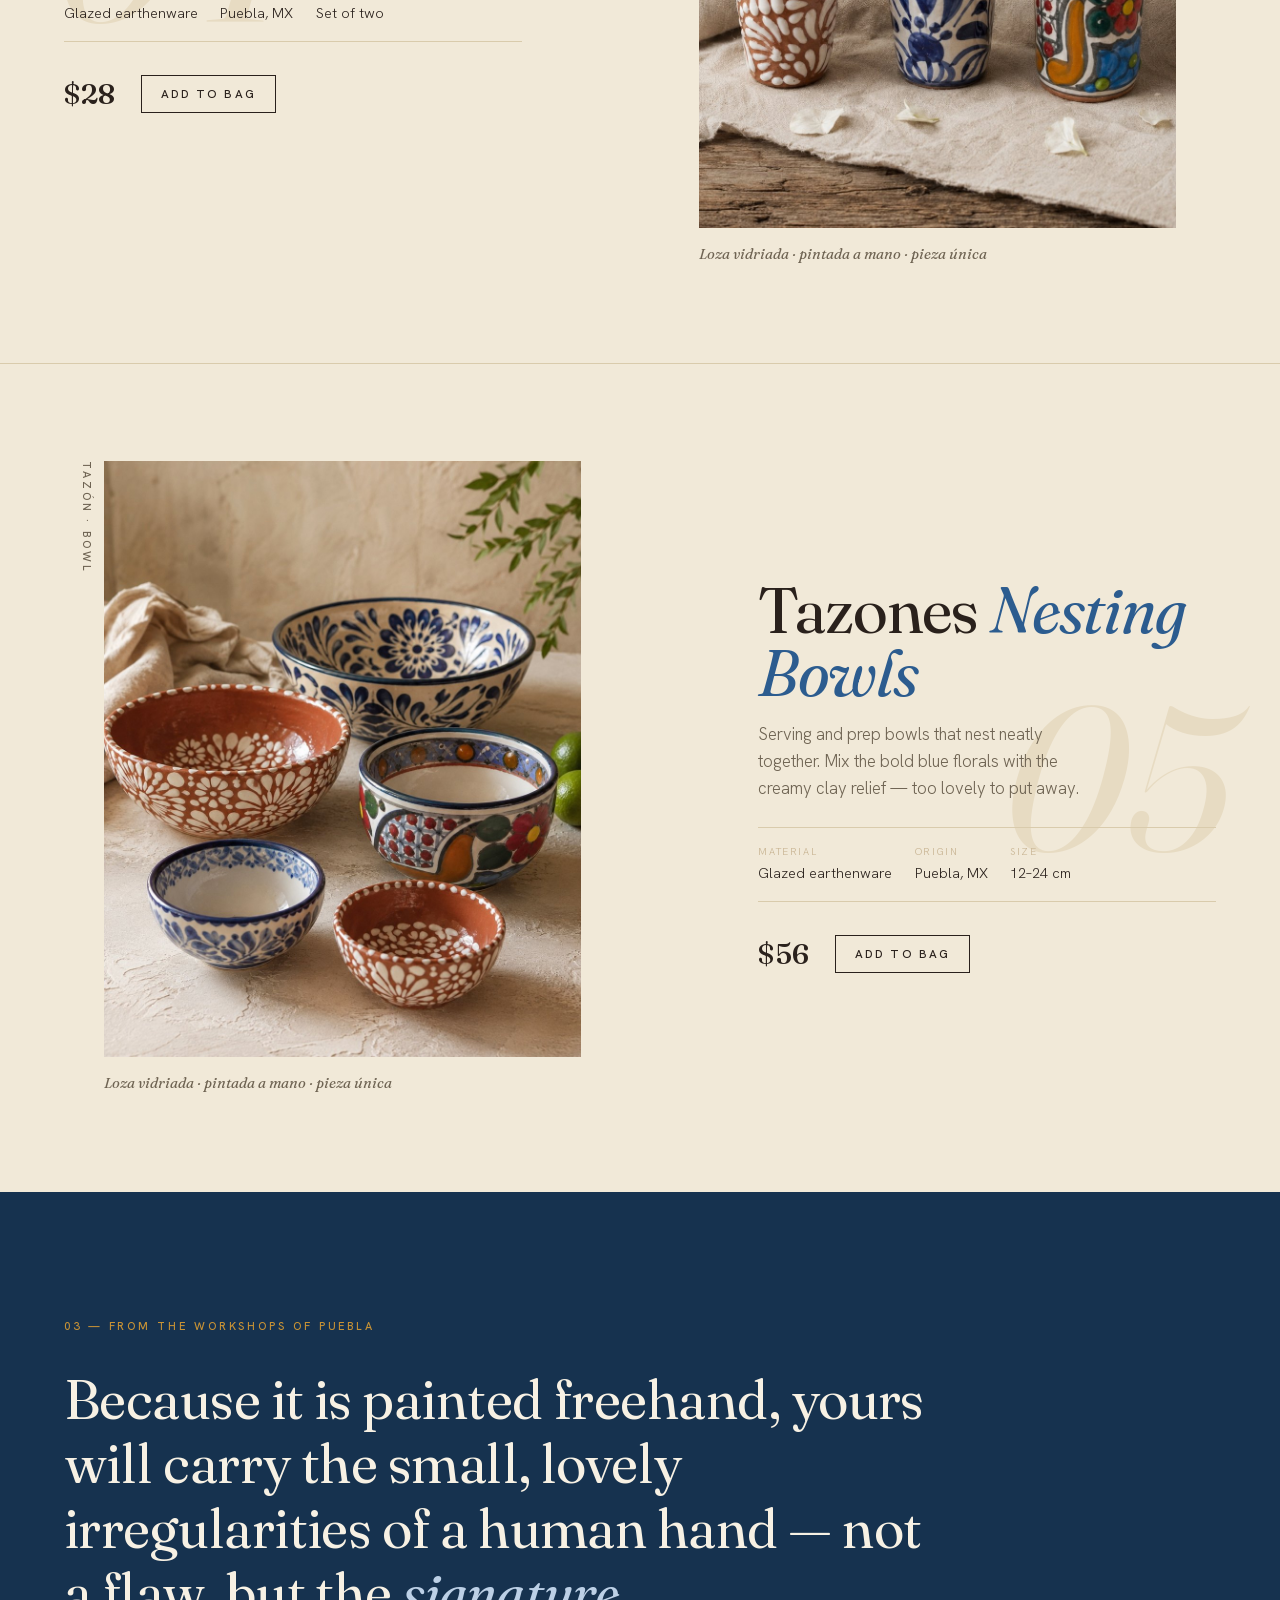
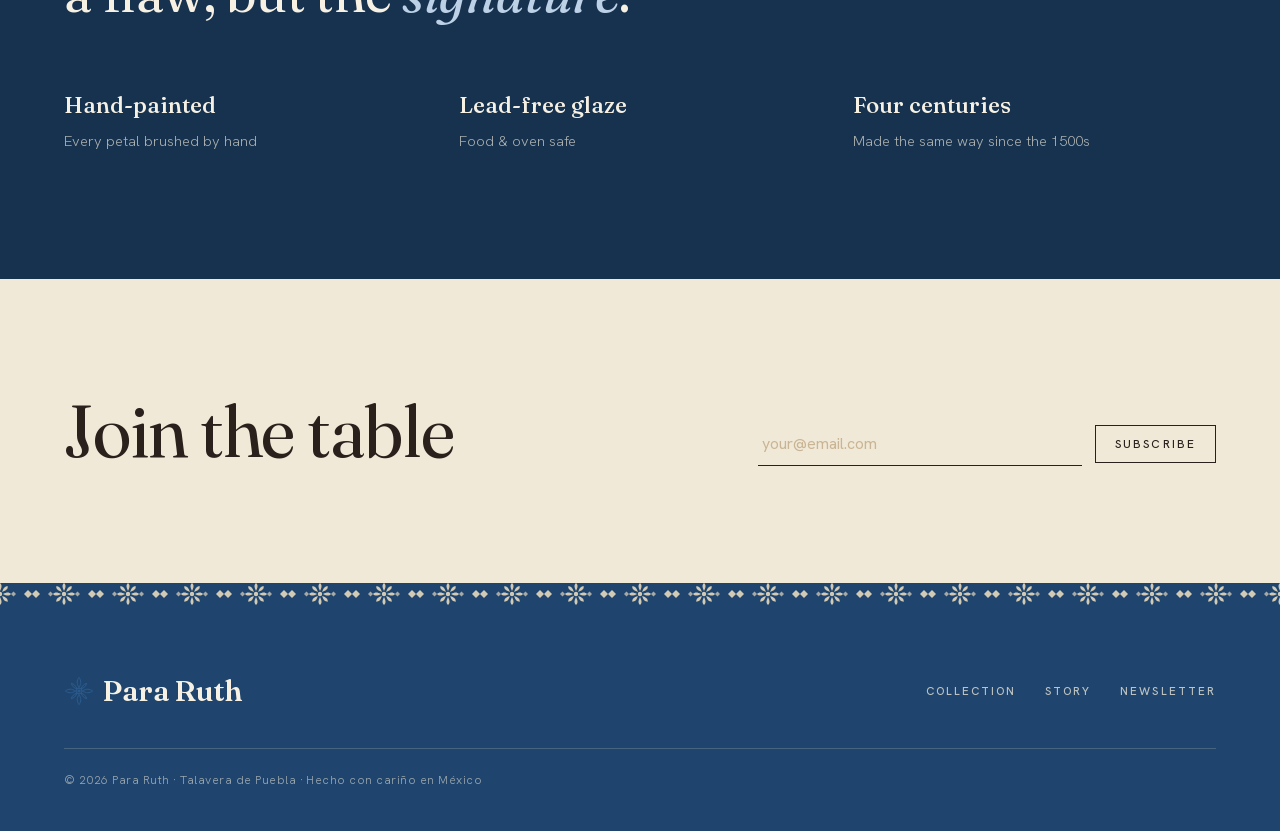
==== commit 992a0754: "Redesign Para Ruth as an editorial Talavera storefront Ground-up redesign informed by research on hi" ====
--- a/talavera-shop/index.html
+++ b/talavera-shop/index.html
@@ -3,88 +3,116 @@
 <head>
   <meta charset="UTF-8" />
   <meta name="viewport" content="width=device-width, initial-scale=1.0" />
-  <title>Para Ruth — Hand-Painted Talavera</title>
-  <meta name="description" content="Para Ruth — hand-painted Talavera pottery from Puebla, México. Pitchers, vases, bowls, dishes and tumblers, each made and painted by hand." />
-  <link rel="icon" href="assets/logo.svg" type="image/svg+xml" />
-  <link rel="preconnect" href="https://fonts.googleapis.com" />
-  <link rel="preconnect" href="https://fonts.gstatic.com" crossorigin />
-  <link href="https://fonts.googleapis.com/css2?family=Cormorant+Garamond:ital,wght@0,400;0,500;0,600;0,700;1,400;1,500;1,600&family=Jost:wght@300;400;500&display=swap" rel="stylesheet" />
+  <title>Para Ruth — Talavera de Puebla</title>
+  <meta name="description" content="Para Ruth — hand-painted Talavera pottery from Puebla, México. Pitchers, vases, dishes, tumblers and bowls, each thrown and painted by hand." />
+  <link rel="icon" href="assets/mark.svg" type="image/svg+xml" />
+  <link rel="preload" href="fonts/fraunces.woff2" as="font" type="font/woff2" crossorigin />
+  <link rel="preload" href="fonts/hanken.woff2" as="font" type="font/woff2" crossorigin />
   <link rel="stylesheet" href="css/styles.css" />
 </head>
 <body>
-  <!-- Header -->
-  <header class="site-header" id="top">
-    <a class="brand" href="#top">
-      <img src="assets/logo.svg" alt="" width="34" height="34" />
-      <span class="brand-name">Para&nbsp;Ruth</span>
+  <div class="grain" aria-hidden="true"></div>
+
+  <!-- Masthead -->
+  <header class="masthead" id="top">
+    <a class="word" href="#top">
+      <img src="assets/mark.svg" alt="" width="26" height="26" />
+      <span>Para Ruth</span>
     </a>
-    <nav class="nav" aria-label="Primary" id="nav"></nav>
-    <button class="cart-btn" id="cartBtn" aria-label="Open cart">
-      <span class="cart-ico">🛍</span>
-      <span class="cart-count" id="cartCount">0</span>
-    </button>
+    <nav class="nav" id="nav" aria-label="Primary"></nav>
+    <button class="bag" id="cartBtn" aria-label="Open bag">Bag <span id="cartCount">(0)</span></button>
   </header>
 
-  <!-- Hero: full Talavera tile wall -->
-  <section class="hero tile-wall cobalt">
-    <div class="plaque">
-      <p class="eyebrow">Talavera pintada a mano · Puebla, México</p>
-      <h1>Para<br /><em>Ruth</em></h1>
-      <p class="lede">Cerámica hecha a mano — cobalt florals and warm terracotta, glazed and brushed by artisan families. No two pieces ever quite alike.</p>
-      <a class="btn btn-primary" href="#wares">Explore the collection</a>
+  <!-- Hero -->
+  <section class="hero" id="hero">
+    <span class="hero-rail">Est. Puebla · México</span>
+    <svg class="hero-motif" viewBox="0 0 200 200" fill="none" stroke="currentColor" stroke-width="1.3" aria-hidden="true">
+      <g transform="translate(100,100)">
+        <g id="hp"><path d="M0,-24 C14,-48 14,-66 0,-86 C-14,-66 -14,-48 0,-24 Z"/></g>
+        <use href="#hp" transform="rotate(45)"/><use href="#hp" transform="rotate(90)"/>
+        <use href="#hp" transform="rotate(135)"/><use href="#hp" transform="rotate(180)"/>
+        <use href="#hp" transform="rotate(225)"/><use href="#hp" transform="rotate(270)"/>
+        <use href="#hp" transform="rotate(315)"/>
+        <g id="hq"><path d="M0,-20 C8,-38 8,-52 0,-66 C-8,-52 -8,-38 0,-20 Z"/></g>
+        <use href="#hq" transform="rotate(22.5)"/><use href="#hq" transform="rotate(67.5)"/>
+        <use href="#hq" transform="rotate(112.5)"/><use href="#hq" transform="rotate(157.5)"/>
+        <use href="#hq" transform="rotate(202.5)"/><use href="#hq" transform="rotate(247.5)"/>
+        <use href="#hq" transform="rotate(292.5)"/>
+        <circle r="20"/><circle r="8"/>
+      </g>
+    </svg>
+    <div class="hero-type">
+      <p class="kicker">Talavera pintada a mano</p>
+      <h1>Para<em>Ruth</em></h1>
+      <p class="hero-lede">Pottery thrown on the wheel and painted, petal by petal, by the artisan families of Puebla. A small, collected table — no two pieces alike.</p>
+      <a class="link-underline" href="#index">Explore the collection <span aria-hidden="true">→</span></a>
     </div>
-    <span class="scroll-cue" aria-hidden="true">scroll ↓</span>
+    <span class="hero-scroll" aria-hidden="true">Scroll</span>
   </section>
 
-  <!-- Wares: full-viewport immersive tile panels, injected by JS -->
+  <!-- Manifesto -->
+  <section class="manifesto" id="about">
+    <p class="m-index">01 — Oficio</p>
+    <p class="m-statement">Glaze, fire, and a steady hand. We buy in small batches, direct from the workshops, so the colour stays <em>true</em> and the people who keep the craft alive can thrive.</p>
+    <p class="m-note">Cada pieza es única — every piece is one of a kind.</p>
+  </section>
+
+  <!-- Collection heading -->
+  <header class="ledger" id="index">
+    <span class="ledger-label">02 — The Collection</span>
+    <h2>Five pieces<br />for the table</h2>
+  </header>
+
+  <!-- Pieces injected by JS -->
   <main id="wares"></main>
 
-  <!-- Story: plaque on a cobalt tile wall -->
-  <section class="story tile-wall cobalt" id="story">
-    <div class="plaque">
-      <img class="flourish" src="assets/divider.svg" alt="" width="120" height="40" />
-      <h2>From the workshops of Puebla</h2>
-      <p>Talavera has been made the same way for four centuries — clay thrown, dried, glazed, and painted entirely by hand before a second firing fixes the color forever. We work directly with family workshops, in small batches, paid fairly.</p>
-      <p>Because each piece is painted freehand, yours carries the small, lovely irregularities of a human hand. That's not a flaw — it's the signature.</p>
-      <div class="marks">
-        <div><strong>Hand-painted</strong><span>Every petal by hand</span></div>
-        <div><strong>Lead-free glaze</strong><span>Food &amp; oven safe</span></div>
-        <div><strong>One of a kind</strong><span>No two pieces match</span></div>
-      </div>
-    </div>
+  <!-- Story (inverted cobalt) -->
+  <section class="story" id="story">
+    <p class="story-eyebrow">03 — From the workshops of Puebla</p>
+    <blockquote class="story-quote">Because it is painted freehand, yours will carry the small, lovely irregularities of a human hand — not a flaw, but the <em>signature</em>.</blockquote>
+    <dl class="story-facts">
+      <div><dt>Hand-painted</dt><dd>Every petal brushed by hand</dd></div>
+      <div><dt>Lead-free glaze</dt><dd>Food &amp; oven safe</dd></div>
+      <div><dt>Four centuries</dt><dd>Made the same way since the 1500s</dd></div>
+    </dl>
   </section>
 
-  <!-- Newsletter on terracotta wall -->
-  <section class="news tile-wall terracotta" id="news">
-    <div class="plaque">
+  <!-- Newsletter -->
+  <section class="signup" id="news">
+    <div class="signup-grid">
       <h2>Join the table</h2>
-      <p>New small-batch arrivals and the occasional story from Puebla.</p>
-      <form class="news-form" id="newsForm">
-        <input type="email" required placeholder="your@email.com" aria-label="Email address" />
-        <button class="btn btn-primary" type="submit">Subscribe</button>
+      <form class="signup-form" id="newsForm">
+        <label for="email" class="sr-only">Email address</label>
+        <input id="email" type="email" required placeholder="your@email.com" />
+        <button type="submit" class="btn-line">Subscribe</button>
+        <p class="signup-note" id="newsNote" hidden>¡Gracias! You're on the list.</p>
       </form>
-      <p class="news-note" id="newsNote" hidden>¡Gracias! You're on the list.</p>
     </div>
   </section>
 
   <!-- Footer -->
-  <footer class="site-footer">
-    <a class="brand" href="#top"><img src="assets/logo.svg" alt="" width="30" height="30" /><span class="brand-name">Para&nbsp;Ruth</span></a>
-    <p class="foot-tag">Hand-painted Talavera, made to be lived with.</p>
-    <p class="copyright">© <span id="year"></span> Para Ruth · Hecho con cariño en México</p>
+  <footer class="footer">
+    <div class="footer-band" aria-hidden="true"></div>
+    <div class="footer-inner">
+      <a class="word word--lg" href="#top"><img src="assets/mark.svg" alt="" width="30" height="30" /><span>Para Ruth</span></a>
+      <nav class="footer-nav" aria-label="Footer">
+        <a href="#index">Collection</a><a href="#story">Story</a><a href="#news">Newsletter</a>
+      </nav>
+      <p class="footer-fine">© <span id="year"></span> Para Ruth · Talavera de Puebla · Hecho con cariño en México</p>
+    </div>
   </footer>
 
-  <!-- Cart drawer -->
-  <div class="cart-overlay" id="cartOverlay" hidden></div>
-  <aside class="cart-drawer" id="cartDrawer" aria-hidden="true" aria-label="Shopping cart">
-    <header class="cart-head">
+  <!-- Bag drawer -->
+  <div class="drawer-veil" id="cartOverlay" hidden></div>
+  <aside class="drawer" id="cartDrawer" aria-hidden="true" aria-label="Shopping bag">
+    <header class="drawer-head">
       <h3>Your bag</h3>
-      <button class="cart-close" id="cartClose" aria-label="Close cart">×</button>
+      <button class="drawer-x" id="cartClose" aria-label="Close bag">×</button>
     </header>
-    <div class="cart-items" id="cartItems"></div>
-    <footer class="cart-foot">
-      <div class="cart-total"><span>Subtotal</span><strong id="cartTotal">$0</strong></div>
-      <button class="btn btn-primary cart-checkout">Checkout</button>
+    <div class="drawer-items" id="cartItems"></div>
+    <footer class="drawer-foot">
+      <div class="drawer-total"><span>Subtotal</span><strong id="cartTotal">$0</strong></div>
+      <button class="btn-solid">Checkout</button>
     </footer>
   </aside>
 
--- a/talavera-shop/css/styles.css
+++ b/talavera-shop/css/styles.css
@@ -1,190 +1,309 @@
-/* ===== Para Ruth — immersive Talavera tile walls ===== */
+/* ============================================================
+   Para Ruth — Talavera de Puebla
+   Editorial system: Fraunces + Hanken Grotesk, 12-col grid,
+   layered warm neutrals, cobalt as anchor, pattern as punctuation.
+   ============================================================ */
+
+/* Self-hosted variable fonts (Latin subset, woff2) */
+@font-face {
+  font-family: "Fraunces";
+  src: url("../fonts/fraunces.woff2") format("woff2");
+  font-weight: 400 700; font-style: normal; font-display: swap;
+}
+@font-face {
+  font-family: "Fraunces";
+  src: url("../fonts/fraunces-italic.woff2") format("woff2");
+  font-weight: 400 600; font-style: italic; font-display: swap;
+}
+@font-face {
+  font-family: "Hanken Grotesk";
+  src: url("../fonts/hanken.woff2") format("woff2");
+  font-weight: 300 600; font-style: normal; font-display: swap;
+}
+
 :root {
-  --cobalt: #1f3c9c;
-  --cobalt-deep: #16297a;
-  --terracotta: #bd6a3c;
-  --terracotta-deep: #9c4f28;
-  --cream: #f4ead6;
-  --cream-soft: #faf4e8;
-  --ink: #241f1a;
-  --muted: #6f6657;
-  --line: #e2d6bf;
-
-  --serif: "Cormorant Garamond", Georgia, serif;
-  --sans: "Jost", system-ui, -apple-system, sans-serif;
-
-  --tile: 300px;          /* on-screen tile size — bold and visible */
+  /* palette drawn from the actual glazes — no pure black/white */
+  --ink: #2a211c;
+  --cobalt: #2c5c8f;        /* the single jewel accent — used sparingly */
+  --cobalt-deep: #1f456e;
+  --cobalt-ink: #16324f;    /* inverted section ground */
+  --terracotta: #be7a5e;
+  --saffron: #c79235;
+  --paper-0: #f7f1e4;       /* lightest */
+  --paper-1: #f1e9d8;       /* base */
+  --paper-2: #e7dbc2;       /* deeper */
+  --clay:    #c9b594;
+  --muted:   #6f6453;
+  --hair:    #d9cbac;
+
+  --display: "Fraunces", Georgia, "Times New Roman", serif;
+  --sans: "Hanken Grotesk", system-ui, -apple-system, sans-serif;
+
+  --gutter: clamp(16px, 3vw, 40px);
+  --bleed: clamp(1.25rem, 5vw, 4.5rem);
+  --maxw: 1280px;
 }
 
 * { box-sizing: border-box; }
 html { scroll-behavior: smooth; }
 body {
-  margin: 0; font-family: var(--sans); color: var(--ink);
-  background: var(--cream); font-weight: 300; line-height: 1.65;
-  -webkit-font-smoothing: antialiased; overflow-x: hidden;
+  margin: 0;
+  font-family: var(--sans);
+  font-weight: 300;
+  color: var(--ink);
+  background: var(--paper-1);
+  line-height: 1.6;
+  -webkit-font-smoothing: antialiased;
+  overflow-x: hidden;
 }
 img { max-width: 100%; display: block; }
 a { color: inherit; text-decoration: none; }
 em { font-style: italic; }
-h1, h2, h3, h4 { font-family: var(--serif); font-weight: 600; line-height: 1.04; margin: 0; }
-
-.eyebrow { text-transform: uppercase; letter-spacing: .3em; font-size: .72rem; font-weight: 500; color: var(--terracotta-deep); margin: 0 0 1rem; }
-.flourish { margin: 0 auto 1.2rem; }
-
-.btn { display: inline-block; font-size: .82rem; letter-spacing: .14em; text-transform: uppercase; padding: .95em 2.2em; border-radius: 40px; border: 1.5px solid transparent; cursor: pointer; transition: all .25s ease; }
-.btn-primary { background: var(--cobalt); color: #fff; }
-.btn-primary:hover { background: var(--cobalt-deep); transform: translateY(-2px); }
-
-/* ===== The Talavera tile walls — the star of the page ===== */
-.tile-wall { position: relative; }
-.tile-wall.cobalt { background: url("../assets/tile-cobalt.svg"); background-size: var(--tile); background-attachment: fixed; }
-.tile-wall.terracotta { background: url("../assets/tile-terracotta.svg"); background-size: var(--tile); background-attachment: fixed; }
-
-/* ===== Header ===== */
-.site-header {
-  position: sticky; top: 0; z-index: 40;
+h1, h2, h3 { font-family: var(--display); font-weight: 500; margin: 0; line-height: 1; letter-spacing: -0.015em; font-optical-sizing: auto; }
+.sr-only { position: absolute; width: 1px; height: 1px; padding: 0; margin: -1px; overflow: hidden; clip: rect(0 0 0 0); border: 0; }
+
+/* paper grain overlay — material, not wallpaper */
+.grain {
+  position: fixed; inset: 0; z-index: 9999; pointer-events: none;
+  background: url("../assets/grain.svg"); background-size: 180px;
+  opacity: .04; mix-blend-mode: multiply;
+}
+
+/* shared editorial labels */
+.kicker, .ledger-label, .story-eyebrow, .hero-rail, .hero-scroll, .m-index, .piece-cat {
+  font-family: var(--sans); text-transform: uppercase;
+  letter-spacing: .26em; font-size: .7rem; font-weight: 500;
+}
+
+/* underline link */
+.link-underline {
+  font-family: var(--sans); font-size: .82rem; letter-spacing: .14em;
+  text-transform: uppercase; font-weight: 500; padding-bottom: 4px;
+  background-image: linear-gradient(currentColor, currentColor);
+  background-size: 100% 1px; background-repeat: no-repeat; background-position: 0 100%;
+  transition: background-size .35s ease;
+}
+.link-underline:hover { background-size: 0% 1px; background-position: 100% 100%; }
+
+/* square buttons (no pills) */
+.btn-line {
+  font-family: var(--sans); font-size: .74rem; letter-spacing: .18em; text-transform: uppercase;
+  font-weight: 500; color: var(--ink); background: transparent;
+  border: 1px solid var(--ink); padding: .85em 1.6em; cursor: pointer;
+  transition: background .25s ease, color .25s ease;
+}
+.btn-line:hover { background: var(--ink); color: var(--paper-0); }
+.btn-solid {
+  font-family: var(--sans); font-size: .76rem; letter-spacing: .18em; text-transform: uppercase;
+  font-weight: 500; color: var(--paper-0); background: var(--cobalt);
+  border: none; padding: 1em 1.6em; cursor: pointer; width: 100%;
+  transition: background .25s ease;
+}
+.btn-solid:hover { background: var(--cobalt-deep); }
+
+/* ============================================================ MASTHEAD */
+.masthead {
+  position: sticky; top: 0; z-index: 50;
   display: flex; align-items: center; justify-content: space-between;
-  padding: .85rem clamp(1rem, 4vw, 3rem);
-  background: rgba(244,234,214,.85); backdrop-filter: blur(12px);
-  border-bottom: 1px solid var(--line);
-}
-.brand { display: flex; align-items: center; gap: .55rem; }
-.brand-name { font-family: var(--serif); font-size: 1.45rem; font-weight: 700; letter-spacing: .6px; }
-.nav { display: flex; gap: 1.7rem; }
-.nav a { font-size: .78rem; letter-spacing: .12em; text-transform: uppercase; position: relative; }
-.nav a::after { content: ""; position: absolute; left: 0; bottom: -6px; width: 0; height: 1.5px; background: var(--terracotta); transition: width .25s; }
-.nav a:hover::after { width: 100%; }
-.cart-btn { position: relative; background: none; border: none; cursor: pointer; font-size: 1.35rem; line-height: 1; }
-.cart-count { position: absolute; top: -8px; right: -10px; background: var(--terracotta); color: #fff; font-size: .64rem; font-weight: 500; min-width: 18px; height: 18px; border-radius: 9px; display: grid; place-items: center; padding: 0 4px; }
-
-/* ===== Plaque (floating cream panel that sits on the tilework) ===== */
-.plaque {
-  position: relative; z-index: 2; text-align: center;
-  background: rgba(250,244,232,.94);
-  border: 1px solid rgba(255,255,255,.6);
-  box-shadow: 0 40px 90px -45px rgba(22,41,122,.8), 0 0 0 10px rgba(244,234,214,.35);
-  border-radius: 6px;
-}
-/* hand-painted tile-chip corners on plaques */
-.plaque::before, .plaque::after {
-  content: ""; position: absolute; width: 58px; height: 58px;
-  background: url("../assets/tile-cobalt.svg"); background-size: 116px;
-  border: 5px solid var(--cream-soft); border-radius: 5px;
-  box-shadow: 0 8px 20px -8px rgba(0,0,0,.4);
-}
-.plaque::before { top: -24px; left: -24px; }
-.plaque::after { bottom: -24px; right: -24px; }
-
-/* ===== Hero ===== */
-.hero { min-height: 100vh; display: grid; place-items: center; padding: 6rem 1.5rem; }
-.hero .plaque { max-width: 620px; padding: clamp(2.5rem, 6vw, 4.5rem) clamp(1.6rem, 5vw, 4rem); }
-.hero h1 { font-size: clamp(3.6rem, 13vw, 7.5rem); letter-spacing: 1px; margin: .12em 0 .32em; }
-.hero h1 em { color: var(--cobalt); font-weight: 600; }
-.hero .lede { font-size: 1.1rem; color: var(--muted); margin: 0 auto 2rem; max-width: 34em; }
-.scroll-cue { position: absolute; bottom: 1.6rem; left: 50%; transform: translateX(-50%); z-index: 2; color: var(--cream); font-size: .72rem; letter-spacing: .3em; text-transform: uppercase; text-shadow: 0 1px 6px rgba(0,0,0,.4); animation: bob 2s ease-in-out infinite; }
-@keyframes bob { 0%,100% { transform: translate(-50%,0); } 50% { transform: translate(-50%,6px); } }
-
-/* ===== Wares — full-viewport immersive panels ===== */
-.ware { min-height: 100vh; display: grid; place-items: center; padding: clamp(4rem, 9vh, 7rem) 1.5rem; }
-.ware-inner {
-  position: relative; z-index: 2;
-  display: grid; grid-template-columns: minmax(0, 440px) minmax(0, 360px);
-  align-items: center; gap: clamp(1.5rem, 4vw, 3rem);
-}
-.ware:nth-child(even) .ware-photo { order: 2; }
-
-/* big translucent number watermark behind */
-.ware-num {
-  position: absolute; z-index: -1; top: -14%; left: -6%;
-  font-family: var(--serif); font-style: italic; font-weight: 600;
-  font-size: clamp(9rem, 26vw, 20rem); line-height: .8;
-  color: rgba(250,244,232,.5); text-shadow: 0 4px 30px rgba(0,0,0,.15);
-  pointer-events: none; user-select: none;
-}
-.ware:nth-child(even) .ware-num { left: auto; right: -6%; }
-
-/* the photo, matted like a gallery print */
-.ware-photo { position: relative; }
-.ware-photo .mat {
-  background: var(--cream-soft); padding: 14px; border-radius: 4px;
-  box-shadow: 0 50px 90px -40px rgba(22,41,122,.85), 0 0 0 1px rgba(255,255,255,.5);
-}
-.ware-photo img { width: 100%; aspect-ratio: 4/5; object-fit: cover; border-radius: 2px; transition: transform .8s ease; }
-.ware:hover .ware-photo img { transform: scale(1.03); }
-
-/* caption card */
-.ware-card {
-  background: rgba(250,244,232,.96); border-radius: 6px;
-  padding: clamp(1.6rem, 3vw, 2.4rem);
-  box-shadow: 0 40px 80px -45px rgba(22,41,122,.75), 0 0 0 1px rgba(255,255,255,.5);
-}
-.ware-card .tag { display: inline-block; font-size: .66rem; letter-spacing: .18em; text-transform: uppercase; color: var(--cobalt); border: 1px solid var(--cobalt); border-radius: 30px; padding: .35em .9em; margin-bottom: 1rem; }
-.ware-card h3 { font-size: clamp(2.2rem, 4vw, 3.2rem); }
-.ware-card .ware-desc { color: var(--muted); font-size: 1.04rem; margin: .9rem 0 1.6rem; }
-.ware-row { display: flex; align-items: center; gap: 1.3rem; flex-wrap: wrap; }
-.ware-row .price { font-family: var(--serif); font-size: 1.9rem; font-weight: 600; }
-.add { background: var(--terracotta); color: #fff; border: none; cursor: pointer; font-size: .76rem; letter-spacing: .14em; text-transform: uppercase; padding: .9em 1.8em; border-radius: 30px; transition: background .2s, transform .15s; }
-.add:hover { background: var(--terracotta-deep); }
-.add:active { transform: scale(.95); }
-
-/* ===== Story ===== */
-.story { padding: clamp(4rem, 9vh, 7rem) 1.5rem; display: grid; place-items: center; }
-.story .plaque { max-width: 760px; padding: clamp(2.5rem, 6vw, 4rem) clamp(1.6rem, 5vw, 3.5rem); }
-.story h2 { font-size: clamp(2rem, 4.5vw, 3rem); margin-bottom: 1.2rem; }
-.story p { color: var(--muted); font-size: 1.1rem; margin: 0 0 1.1rem; }
-.marks { display: grid; grid-template-columns: repeat(3, 1fr); gap: 1.2rem; margin-top: 2rem; }
-.marks strong { display: block; font-family: var(--serif); font-size: 1.25rem; font-weight: 600; }
-.marks span { font-size: .82rem; color: var(--muted); }
-
-/* ===== Newsletter ===== */
-.news { padding: clamp(4rem, 9vh, 7rem) 1.5rem; display: grid; place-items: center; }
-.news .plaque { max-width: 560px; padding: clamp(2.5rem, 6vw, 4rem) 1.5rem; }
-.news h2 { font-size: clamp(2rem, 4vw, 2.8rem); }
-.news > .plaque > p { color: var(--muted); margin: .6rem 0 1.8rem; }
-.news-form { display: flex; gap: .6rem; max-width: 26rem; margin: 0 auto; }
-.news-form input { flex: 1; border: 1px solid var(--line); border-radius: 40px; padding: .9em 1.4em; font-family: var(--sans); font-size: .95rem; background: #fff; color: var(--ink); }
-.news-form input:focus { outline: 2px solid var(--terracotta); }
-.news-form .btn-primary { background: var(--terracotta); }
-.news-form .btn-primary:hover { background: var(--terracotta-deep); }
-.news-note { margin-top: 1rem; font-weight: 500; color: var(--terracotta-deep); }
-
-/* ===== Footer ===== */
-.site-footer { position: relative; z-index: 1; text-align: center; background: var(--cobalt-deep); color: #cdd4ec; padding: clamp(2.5rem, 5vw, 3.5rem) 1.5rem 2rem; display: flex; flex-direction: column; align-items: center; gap: .6rem; }
-.site-footer .brand-name { color: var(--cream); }
-.foot-tag { font-size: .95rem; margin: .2rem 0 0; }
-.copyright { font-size: .78rem; letter-spacing: .06em; color: #98a2c8; margin-top: 1rem; border-top: 1px solid rgba(255,255,255,.12); padding-top: 1.2rem; width: min(420px, 90%); }
-
-/* ===== Cart drawer ===== */
-.cart-overlay { position: fixed; inset: 0; background: rgba(20,16,10,.45); z-index: 60; }
-.cart-drawer { position: fixed; top: 0; right: 0; height: 100%; width: min(400px, 90vw); background: var(--cream-soft); z-index: 70; transform: translateX(100%); transition: transform .35s ease; display: flex; flex-direction: column; box-shadow: -20px 0 60px -30px rgba(0,0,0,.5); }
-.cart-drawer.open { transform: translateX(0); }
-.cart-head { display: flex; justify-content: space-between; align-items: center; padding: 1.4rem 1.5rem; border-bottom: 1px solid var(--line); }
-.cart-head h3 { font-size: 1.5rem; }
-.cart-close { background: none; border: none; font-size: 2rem; line-height: 1; cursor: pointer; color: var(--muted); }
-.cart-items { flex: 1; overflow-y: auto; padding: 1rem 1.5rem; display: flex; flex-direction: column; gap: 1rem; }
-.cart-empty { color: var(--muted); text-align: center; margin-top: 3rem; }
-.cart-item { display: grid; grid-template-columns: 56px 1fr auto; gap: .9rem; align-items: center; }
-.cart-item img { width: 56px; height: 56px; border-radius: 8px; object-fit: cover; background: var(--cream); }
-.cart-item .ci-name { font-family: var(--serif); font-size: 1.1rem; }
-.cart-item .ci-meta { font-size: .8rem; color: var(--muted); }
-.ci-remove { background: none; border: none; color: var(--terracotta-deep); cursor: pointer; font-size: .78rem; letter-spacing: .08em; }
-.cart-foot { border-top: 1px solid var(--line); padding: 1.3rem 1.5rem; }
-.cart-total { display: flex; justify-content: space-between; align-items: baseline; margin-bottom: 1rem; }
-.cart-total strong { font-family: var(--serif); font-size: 1.6rem; }
-.cart-checkout { width: 100%; }
-
-/* ===== Responsive ===== */
-@media (max-width: 860px) {
-  :root { --tile: 220px; }
+  padding: 1rem var(--bleed);
+  background: color-mix(in srgb, var(--paper-0) 86%, transparent);
+  backdrop-filter: blur(10px);
+  border-bottom: 1px solid var(--hair);
+}
+.word { display: inline-flex; align-items: center; gap: .55rem; font-family: var(--display); font-weight: 600; font-size: 1.3rem; letter-spacing: -0.01em; }
+.nav { display: flex; gap: 2rem; }
+.nav a { font-family: var(--sans); font-size: .72rem; letter-spacing: .18em; text-transform: uppercase; font-weight: 500; color: var(--muted); transition: color .2s; }
+.nav a:hover { color: var(--ink); }
+.bag { font-family: var(--sans); font-size: .72rem; letter-spacing: .18em; text-transform: uppercase; font-weight: 500; background: none; border: none; cursor: pointer; color: var(--ink); }
+.bag span { color: var(--terracotta); }
+
+/* ============================================================ HERO */
+.hero {
+  position: relative; overflow: hidden;
+  background: var(--cobalt-ink); color: var(--paper-0);
+  min-height: 92vh; display: flex; align-items: flex-end;
+  padding: var(--bleed); padding-bottom: clamp(3rem, 9vh, 7rem);
+}
+.hero-motif {
+  position: absolute; top: -8%; right: -6%;
+  width: clamp(360px, 52vw, 760px); height: auto;
+  color: rgba(231, 217, 189, .15); pointer-events: none;
+}
+.hero-rail {
+  position: absolute; left: var(--bleed); top: 42%;
+  writing-mode: vertical-rl; transform: rotate(180deg);
+  color: rgba(231, 217, 189, .55);
+}
+.hero-type { position: relative; z-index: 2; max-width: 24ch; margin-left: clamp(0px, 6vw, 120px); }
+.kicker { color: var(--saffron); display: block; margin-bottom: 1.4rem; }
+.hero h1 {
+  font-size: clamp(4.2rem, 15vw, 12rem); line-height: .82;
+  letter-spacing: -0.03em; font-weight: 400; color: var(--paper-0);
+}
+.hero h1 em { display: block; font-weight: 500; margin-left: .04em; }
+.hero-lede { font-size: 1.12rem; line-height: 1.55; color: rgba(243, 236, 219, .82); max-width: 34ch; margin: 2rem 0 2.2rem; }
+.hero .link-underline { color: var(--paper-0); }
+.hero-scroll {
+  position: absolute; right: var(--bleed); bottom: clamp(3rem, 9vh, 7rem);
+  color: rgba(231, 217, 189, .55); writing-mode: vertical-rl;
+}
+.hero-scroll::after { content: ""; display:block; width: 1px; height: 42px; background: rgba(231,217,189,.45); margin: 10px auto 0; }
+
+/* ============================================================ MANIFESTO */
+.manifesto {
+  display: grid; grid-template-columns: repeat(12, 1fr); gap: var(--gutter);
+  max-width: var(--maxw); margin: 0 auto;
+  padding: clamp(5rem, 14vh, 11rem) var(--bleed) clamp(3rem, 8vh, 6rem);
+}
+.m-index { grid-column: 1 / 2; color: var(--terracotta); }
+.m-statement {
+  grid-column: 2 / 11; font-family: var(--display); font-weight: 400;
+  font-size: clamp(1.7rem, 4vw, 3.1rem); line-height: 1.18; letter-spacing: -0.01em;
+}
+.m-statement em { color: var(--cobalt); }
+.m-note { grid-column: 8 / 13; color: var(--muted); font-size: .95rem; margin-top: 1.6rem; }
+
+/* ============================================================ LEDGER */
+.ledger {
+  max-width: var(--maxw); margin: 0 auto;
+  padding: clamp(2rem, 6vh, 5rem) var(--bleed) 0;
+  border-top: 1px solid var(--hair);
+}
+.ledger-label { color: var(--terracotta); display: block; margin-bottom: 1.2rem; }
+.ledger h2 { font-size: clamp(2.6rem, 7vw, 5.5rem); line-height: .96; font-weight: 400; }
+
+/* ============================================================ PIECES */
+.piece {
+  display: grid; grid-template-columns: repeat(12, 1fr); column-gap: var(--gutter);
+  align-items: center; position: relative;
+  max-width: var(--maxw); margin: 0 auto;
+  padding: clamp(3.5rem, 9vh, 8rem) var(--bleed);
+}
+.piece + .piece { border-top: 1px solid var(--hair); }
+
+.piece-figure { grid-column: 1 / 7; position: relative; }
+.piece-detail { grid-column: 8 / 13; }
+.piece.flip .piece-figure { grid-column: 7 / 13; order: 2; }
+.piece.flip .piece-detail { grid-column: 1 / 6; }
+
+/* giant translucent index number set into the whitespace */
+.piece-index {
+  position: absolute; z-index: 0; top: 50%; transform: translateY(-50%);
+  font-family: var(--display); font-weight: 400; font-style: italic;
+  font-size: clamp(7rem, 16vw, 15rem); line-height: .8;
+  color: var(--paper-2); pointer-events: none; user-select: none;
+}
+.piece:not(.flip) .piece-index { right: 4%; }
+.piece.flip .piece-index { left: 4%; }
+
+.piece-figure img { width: 100%; aspect-ratio: 4 / 5; object-fit: cover; filter: saturate(1.02); }
+/* vertical category label riding the figure edge */
+.piece-cat { position: absolute; top: 0; writing-mode: vertical-rl; color: var(--muted); }
+.piece:not(.flip) .piece-cat { left: -1.7rem; }
+.piece.flip .piece-cat { right: -1.7rem; transform: rotate(180deg); }
+.piece-caption { font-family: var(--display); font-style: italic; font-size: .92rem; color: var(--muted); margin-top: .9rem; }
+
+.piece-detail { position: relative; z-index: 1; }
+.piece-name { font-size: clamp(2.2rem, 5vw, 4rem); line-height: .98; font-weight: 400; margin-bottom: 1rem; }
+.piece-name em { color: var(--cobalt); }
+.piece-desc { font-size: 1.05rem; color: var(--muted); max-width: 38ch; margin: 0 0 1.6rem; }
+.piece-spec { display: flex; flex-wrap: wrap; gap: 1.4rem; margin: 0 0 1.8rem; padding: 1rem 0; border-top: 1px solid var(--hair); border-bottom: 1px solid var(--hair); }
+.piece-spec div { display: flex; flex-direction: column; gap: .15rem; }
+.piece-spec dt { font-family: var(--sans); font-size: .62rem; letter-spacing: .16em; text-transform: uppercase; color: var(--clay); }
+.piece-spec dd { margin: 0; font-size: .9rem; color: var(--ink); }
+.piece-buy { display: flex; align-items: center; gap: 1.6rem; }
+.piece-price { font-family: var(--display); font-size: 1.8rem; font-weight: 500; }
+
+/* ============================================================ STORY (inverted) */
+.story { background: var(--cobalt-ink); color: var(--paper-0); padding: clamp(5rem, 14vh, 10rem) var(--bleed); }
+.story-eyebrow { color: var(--saffron); display: block; max-width: var(--maxw); margin: 0 auto 2rem; }
+.story-quote {
+  font-family: var(--display); font-weight: 400;
+  font-size: clamp(1.8rem, 4.4vw, 3.4rem); line-height: 1.18; letter-spacing: -0.01em;
+  max-width: var(--maxw); margin: 0 auto; max-inline-size: 26ch;
+  margin-inline: auto; margin-left: auto; margin-right: auto;
+}
+.story-quote { max-width: 26ch; margin: 0; }
+.story-quote em { color: #bcd0e6; }
+.story-facts { display: grid; grid-template-columns: repeat(3, 1fr); gap: 2rem; max-width: var(--maxw); margin: clamp(3rem, 7vh, 5rem) 0 0; }
+.story-facts dt { font-family: var(--display); font-size: 1.4rem; font-weight: 500; margin-bottom: .35rem; }
+.story-facts dd { margin: 0; color: rgba(243, 236, 219, .68); font-size: .92rem; }
+
+/* ============================================================ NEWSLETTER */
+.signup { max-width: var(--maxw); margin: 0 auto; padding: clamp(5rem, 13vh, 9rem) var(--bleed); }
+.signup-grid { display: grid; grid-template-columns: repeat(12, 1fr); gap: var(--gutter); align-items: end; }
+.signup h2 { grid-column: 1 / 7; font-size: clamp(2.4rem, 6vw, 4.5rem); font-weight: 400; line-height: .98; }
+.signup-form { grid-column: 8 / 13; display: flex; gap: .8rem; flex-wrap: wrap; align-items: center; position: relative; }
+.signup-form input {
+  flex: 1; min-width: 12rem; background: transparent; border: none;
+  border-bottom: 1px solid var(--ink); padding: .7em .2em;
+  font-family: var(--sans); font-size: 1rem; color: var(--ink);
+}
+.signup-form input::placeholder { color: var(--clay); }
+.signup-form input:focus { outline: none; border-bottom-color: var(--cobalt); }
+.signup-note { position: absolute; bottom: -2rem; left: 0; color: var(--terracotta); font-size: .85rem; }
+
+/* ============================================================ FOOTER */
+.footer { background: var(--cobalt-deep); color: var(--paper-0); }
+.footer-band { height: 22px; background: url("../assets/rule-talavera.svg") repeat-x center; background-size: auto 22px; opacity: .9; }
+.footer-inner {
+  max-width: var(--maxw); margin: 0 auto;
+  padding: clamp(3rem, 7vh, 5rem) var(--bleed) 2.5rem;
+  display: grid; grid-template-columns: 1fr auto; gap: 1.5rem 2rem; align-items: center;
+}
+.word--lg { font-size: 1.8rem; color: var(--paper-0); }
+.footer-nav { display: flex; gap: 1.8rem; }
+.footer-nav a { font-family: var(--sans); font-size: .72rem; letter-spacing: .18em; text-transform: uppercase; font-weight: 500; color: rgba(243,236,219,.75); transition: color .2s; }
+.footer-nav a:hover { color: var(--paper-0); }
+.footer-fine { grid-column: 1 / -1; border-top: 1px solid rgba(243,236,219,.18); padding-top: 1.4rem; margin: .6rem 0 0; font-size: .76rem; letter-spacing: .04em; color: rgba(243,236,219,.6); }
+
+/* ============================================================ BAG DRAWER */
+.drawer-veil { position: fixed; inset: 0; background: rgba(16, 12, 8, .5); z-index: 60; }
+.drawer {
+  position: fixed; top: 0; right: 0; height: 100%; width: min(410px, 92vw);
+  background: var(--paper-0); z-index: 70; transform: translateX(100%);
+  transition: transform .4s cubic-bezier(.22,.61,.36,1); display: flex; flex-direction: column;
+  box-shadow: -30px 0 80px -40px rgba(0,0,0,.55);
+}
+.drawer.open { transform: translateX(0); }
+.drawer-head { display: flex; justify-content: space-between; align-items: center; padding: 1.5rem var(--gutter); border-bottom: 1px solid var(--hair); }
+.drawer-head h3 { font-size: 1.5rem; font-weight: 500; }
+.drawer-x { background: none; border: none; font-size: 1.8rem; line-height: 1; cursor: pointer; color: var(--muted); }
+.drawer-items { flex: 1; overflow-y: auto; padding: 1.2rem var(--gutter); display: flex; flex-direction: column; gap: 1.1rem; }
+.drawer-empty { color: var(--muted); text-align: center; margin-top: 3rem; font-style: italic; font-family: var(--display); }
+.line-item { display: grid; grid-template-columns: 54px 1fr auto; gap: .9rem; align-items: center; }
+.line-item img { width: 54px; height: 66px; object-fit: cover; }
+.li-name { font-family: var(--display); font-size: 1.1rem; }
+.li-meta { font-size: .78rem; color: var(--muted); }
+.li-remove { background: none; border: none; color: var(--terracotta); cursor: pointer; font-size: .72rem; letter-spacing: .1em; text-transform: uppercase; }
+.drawer-foot { border-top: 1px solid var(--hair); padding: 1.4rem var(--gutter); }
+.drawer-total { display: flex; justify-content: space-between; align-items: baseline; margin-bottom: 1.1rem; }
+.drawer-total strong { font-family: var(--display); font-size: 1.5rem; font-weight: 500; }
+
+/* ============================================================ RESPONSIVE */
+@media (max-width: 880px) {
   .nav { display: none; }
-  /* fixed backgrounds are janky on mobile — let them scroll */
-  .tile-wall.cobalt, .tile-wall.terracotta { background-attachment: scroll; }
-  .ware-inner { grid-template-columns: 1fr; gap: 1.8rem; max-width: 440px; }
-  .ware:nth-child(even) .ware-photo { order: 0; }
-  .ware-card { margin-top: -2.5rem; }
-  .marks { grid-template-columns: 1fr; gap: 1.4rem; }
-}
-@media (max-width: 560px) {
-  .news-form { flex-direction: column; }
-}
-@media (prefers-reduced-motion: reduce) { .scroll-cue { animation: none; } }
+  .hero { min-height: 86vh; }
+  .hero-type { margin-left: 0; }
+  .hero-rail, .hero-scroll { display: none; }
+
+  .manifesto { padding-top: clamp(3.5rem, 10vh, 7rem); }
+  .m-statement { grid-column: 1 / 13; }
+  .m-index { display: none; }
+  .m-note { grid-column: 1 / 13; }
+
+  .piece { grid-template-columns: 1fr; row-gap: 1.6rem; }
+  .piece-figure, .piece-detail,
+  .piece.flip .piece-figure, .piece.flip .piece-detail { grid-column: 1 / -1; }
+  .piece.flip .piece-figure { order: 0; }
+  .piece-figure { max-width: 460px; }
+  .piece-index { font-size: 6rem; top: auto; bottom: -1rem; transform: none; }
+  .piece:not(.flip) .piece-index, .piece.flip .piece-index { right: 2%; left: auto; }
+  .piece-cat { display: none; }
+
+  .story-facts { grid-template-columns: 1fr; gap: 1.4rem; }
+  .signup-grid { grid-template-columns: 1fr; gap: 1.5rem; }
+  .signup h2, .signup-form { grid-column: 1 / -1; }
+  .footer-inner { grid-template-columns: 1fr; }
+}
+@media (prefers-reduced-motion: reduce) { html { scroll-behavior: auto; } }
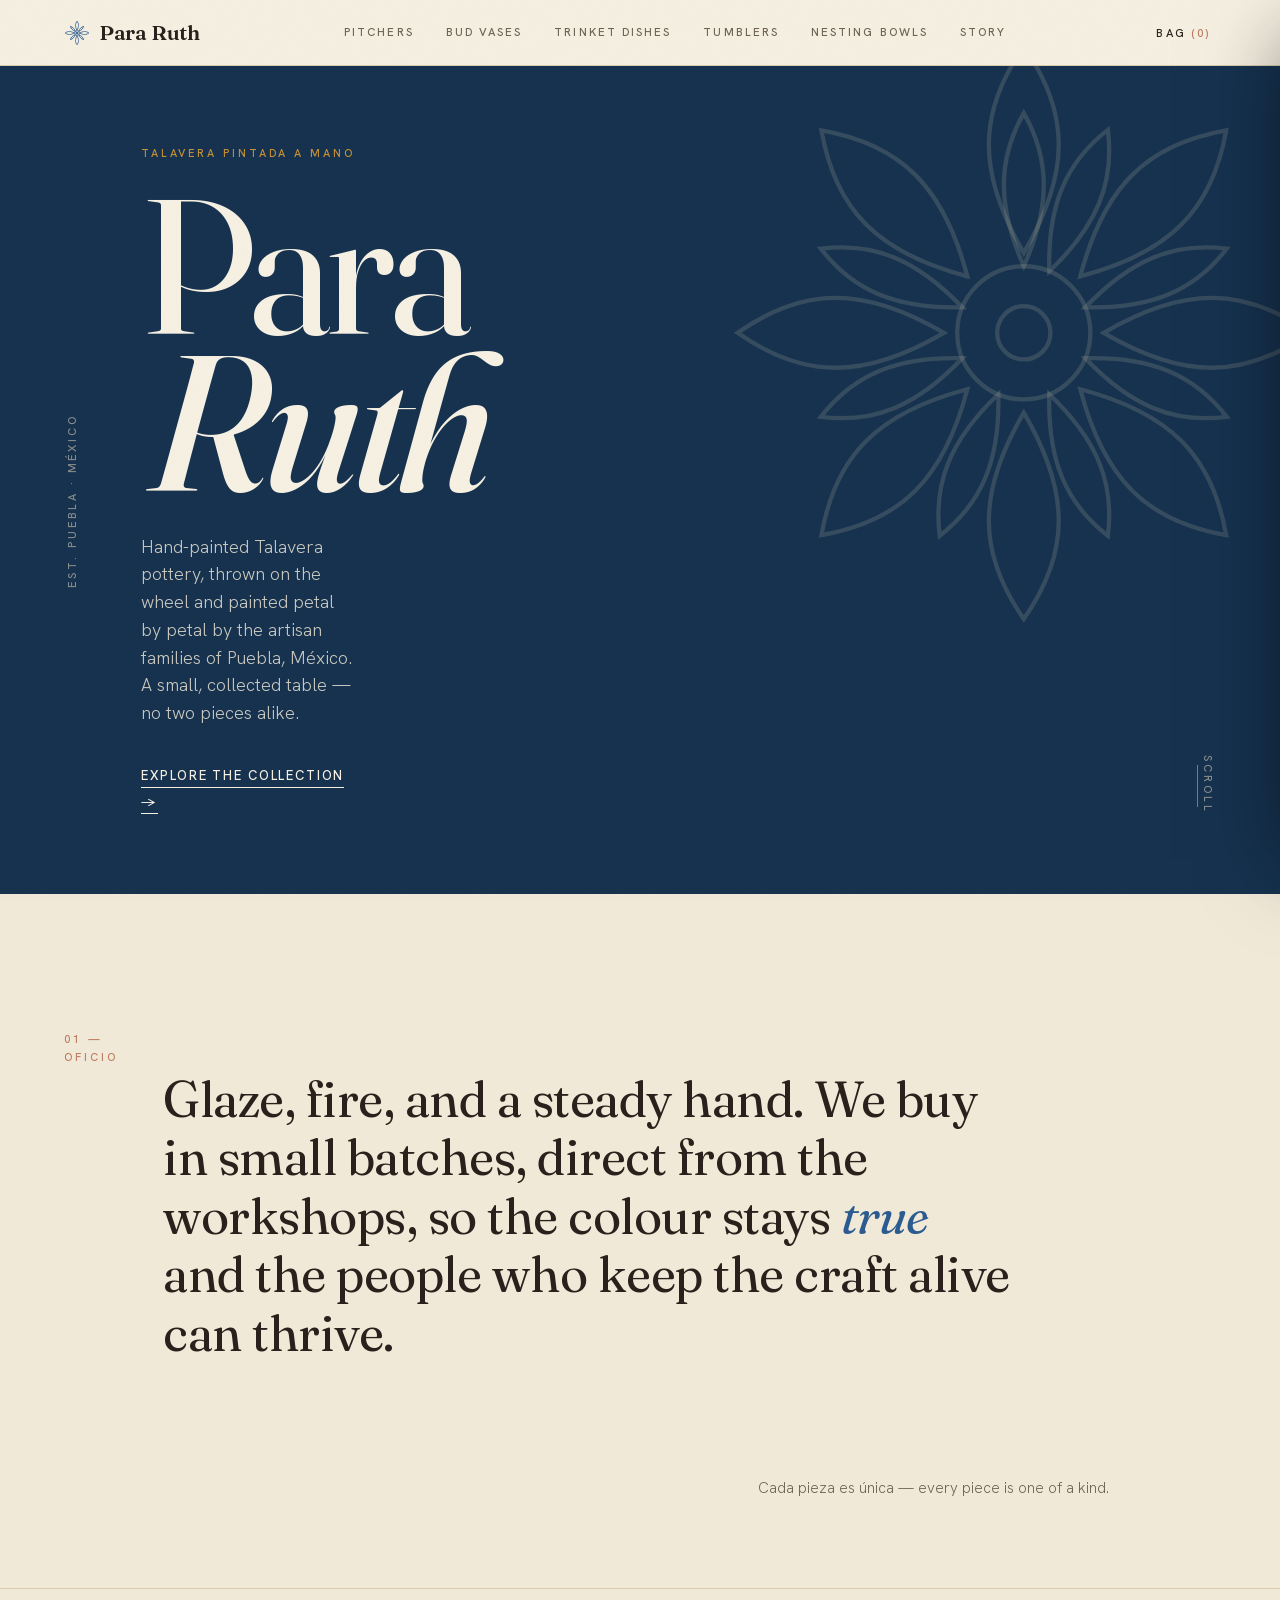
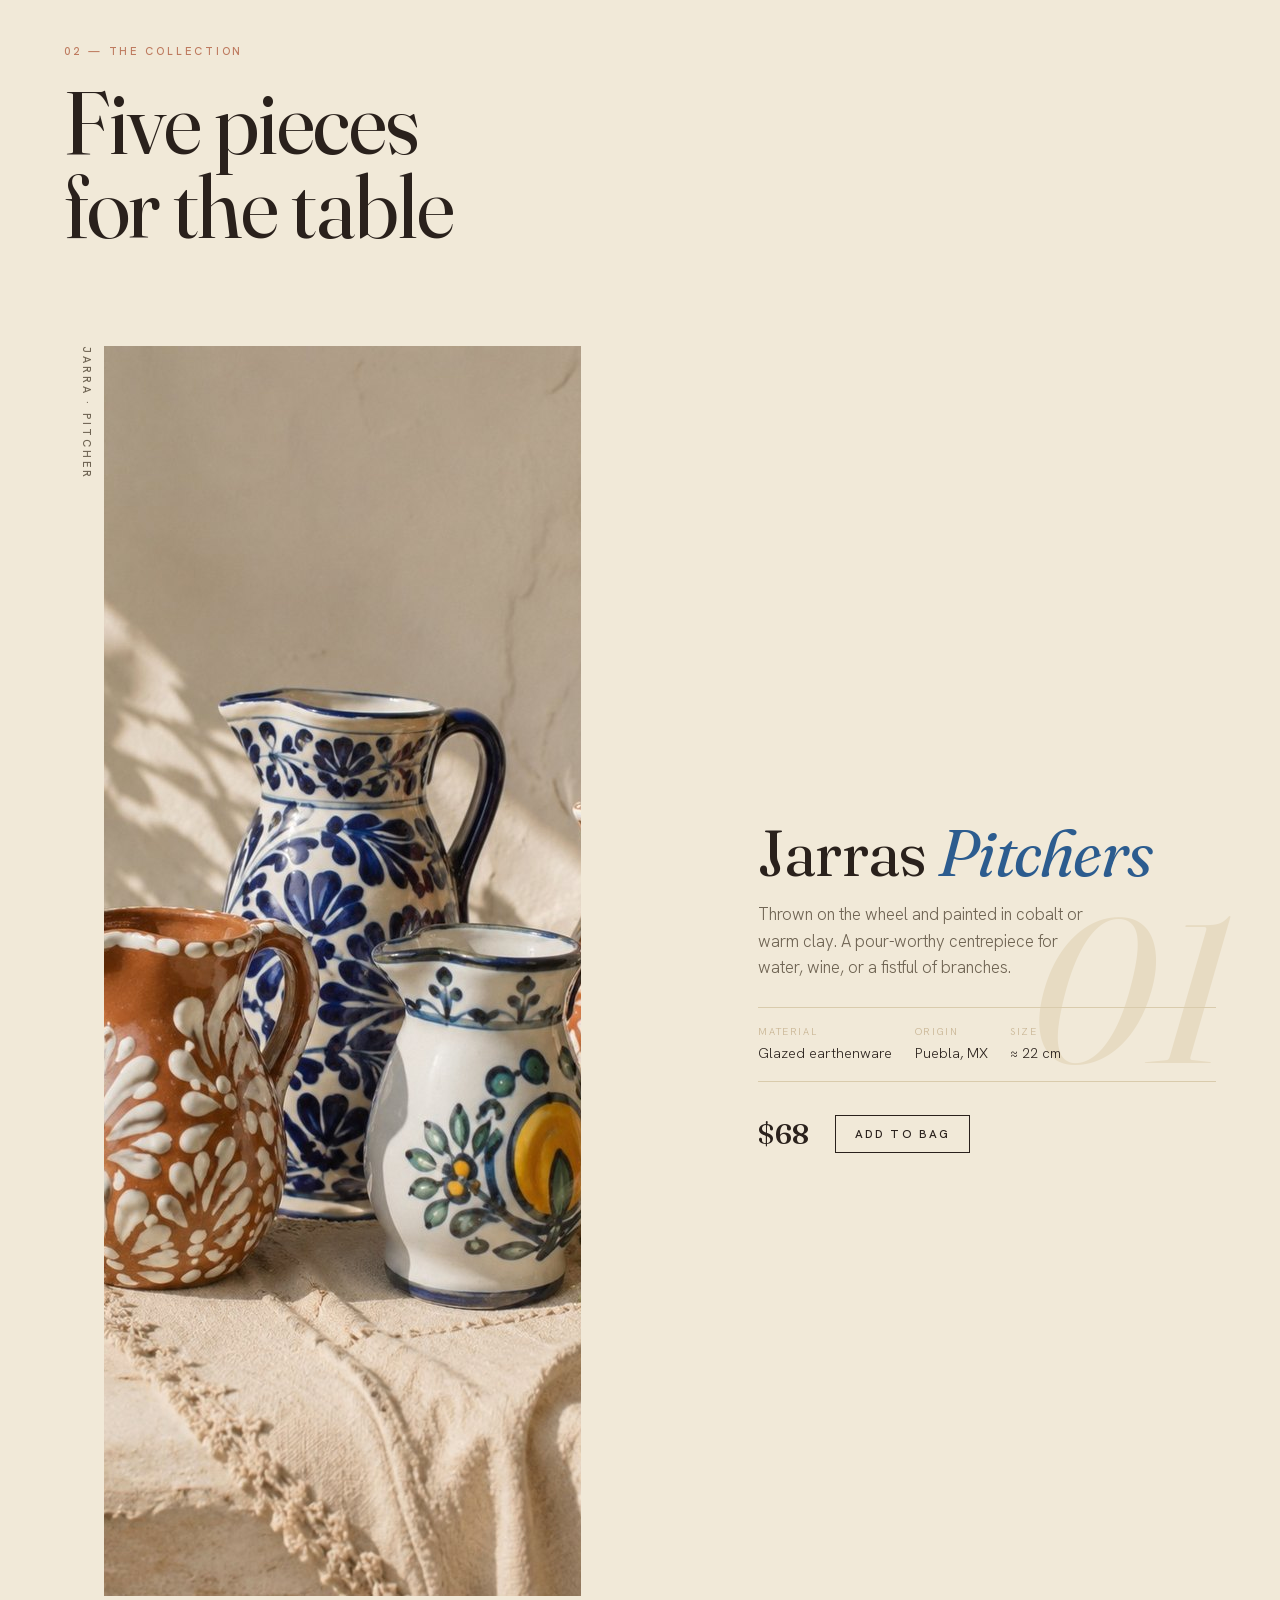
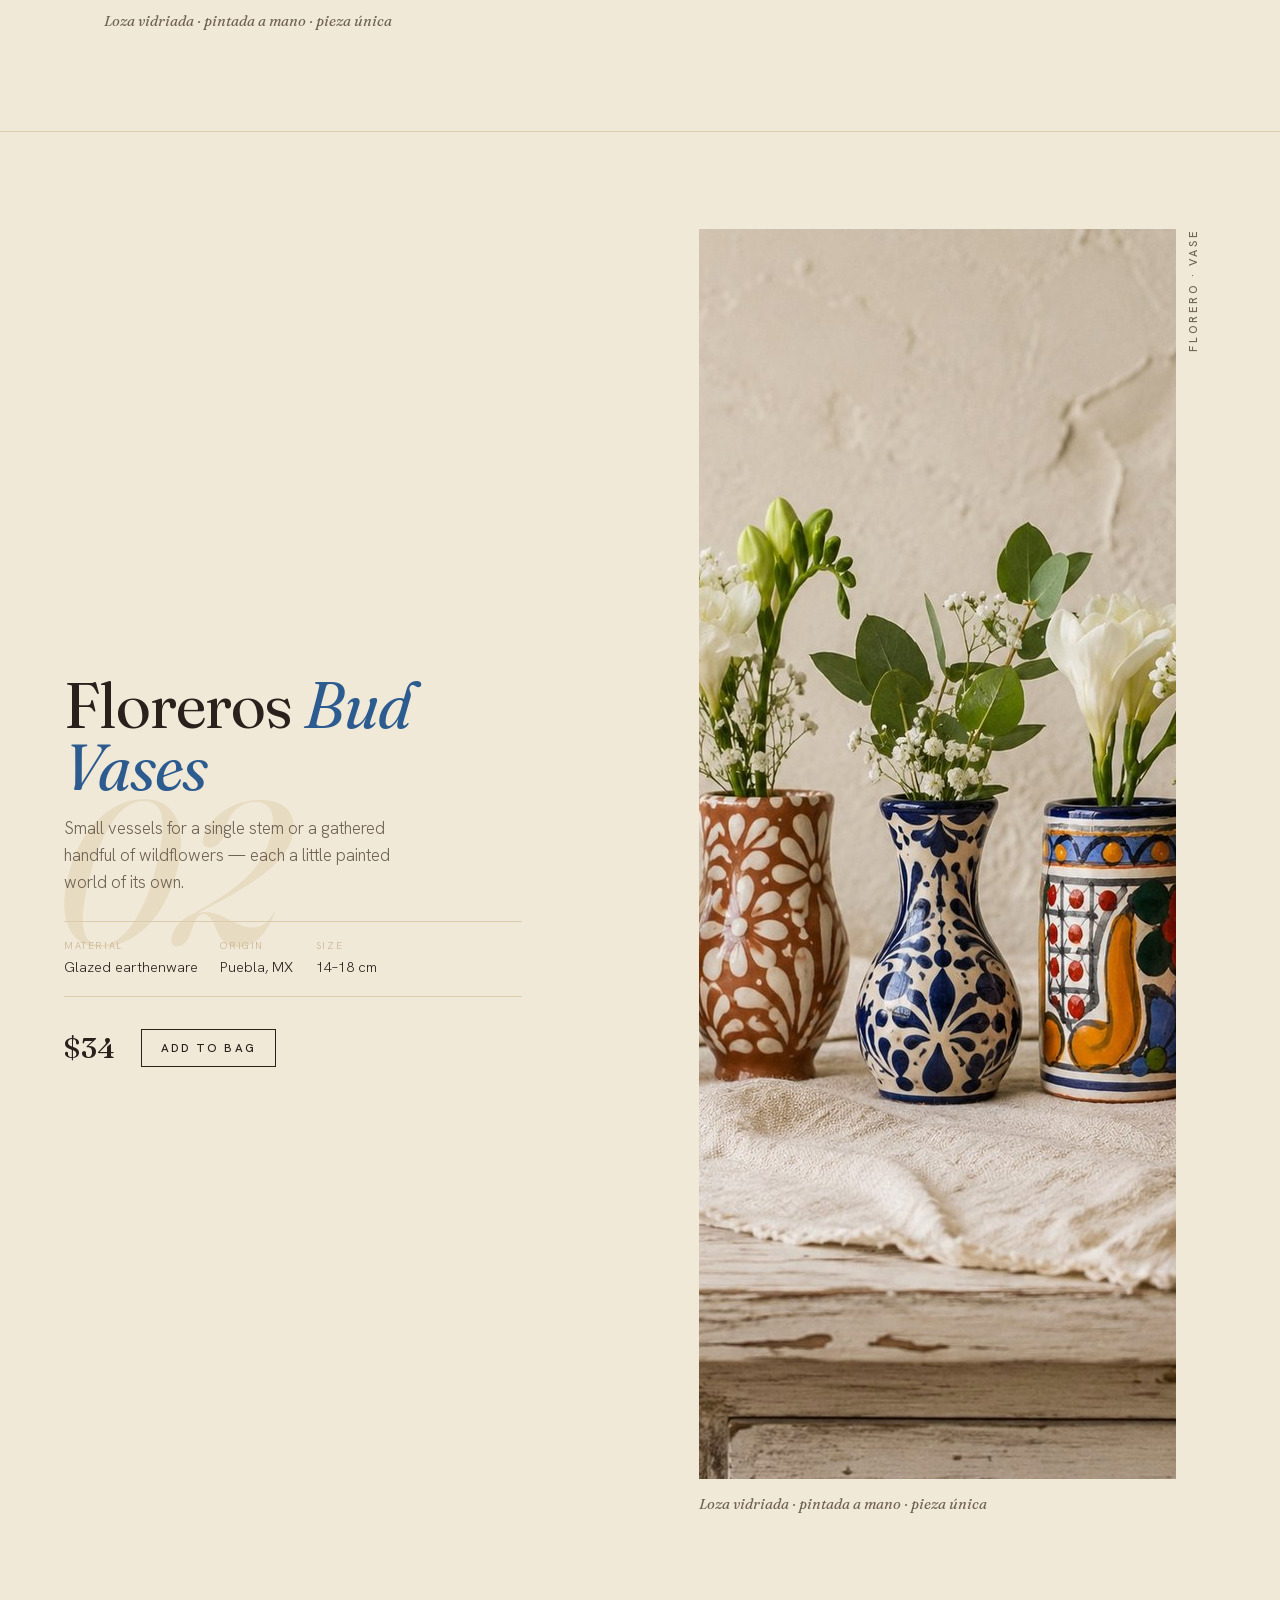
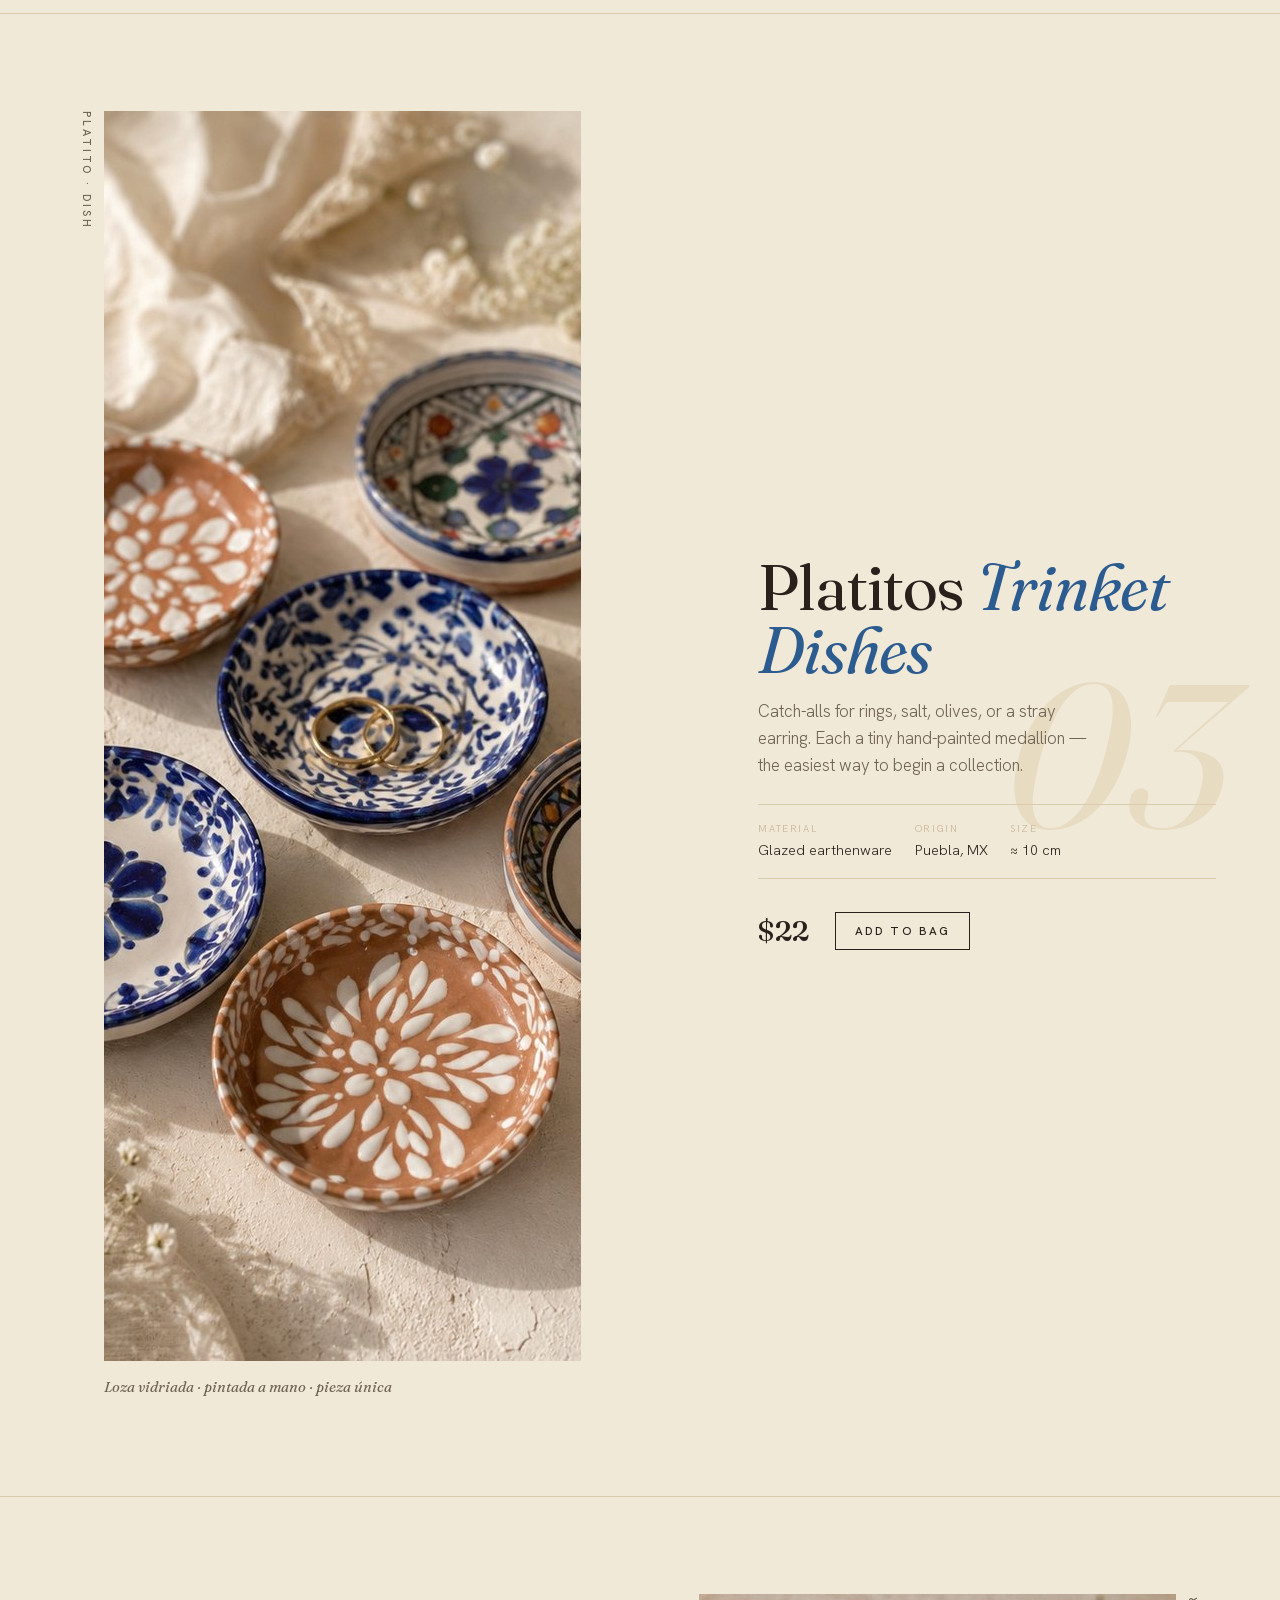
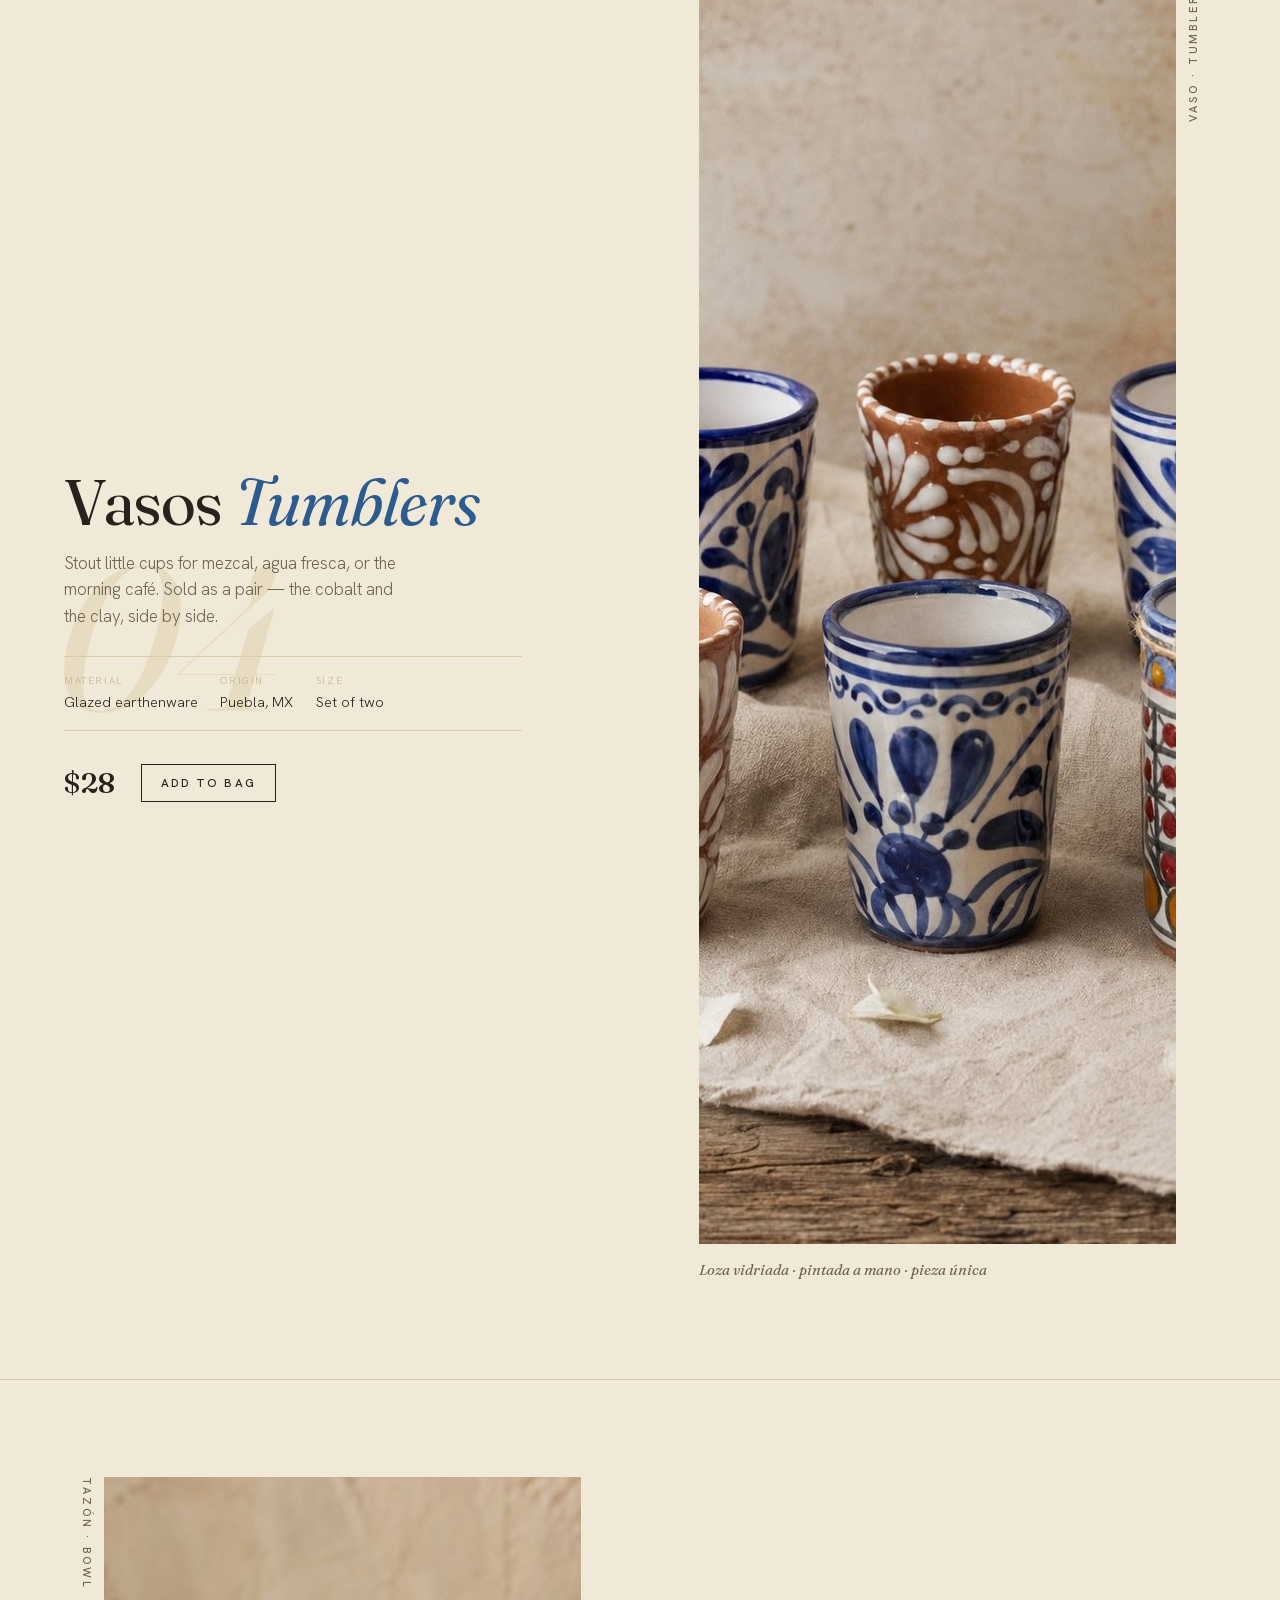
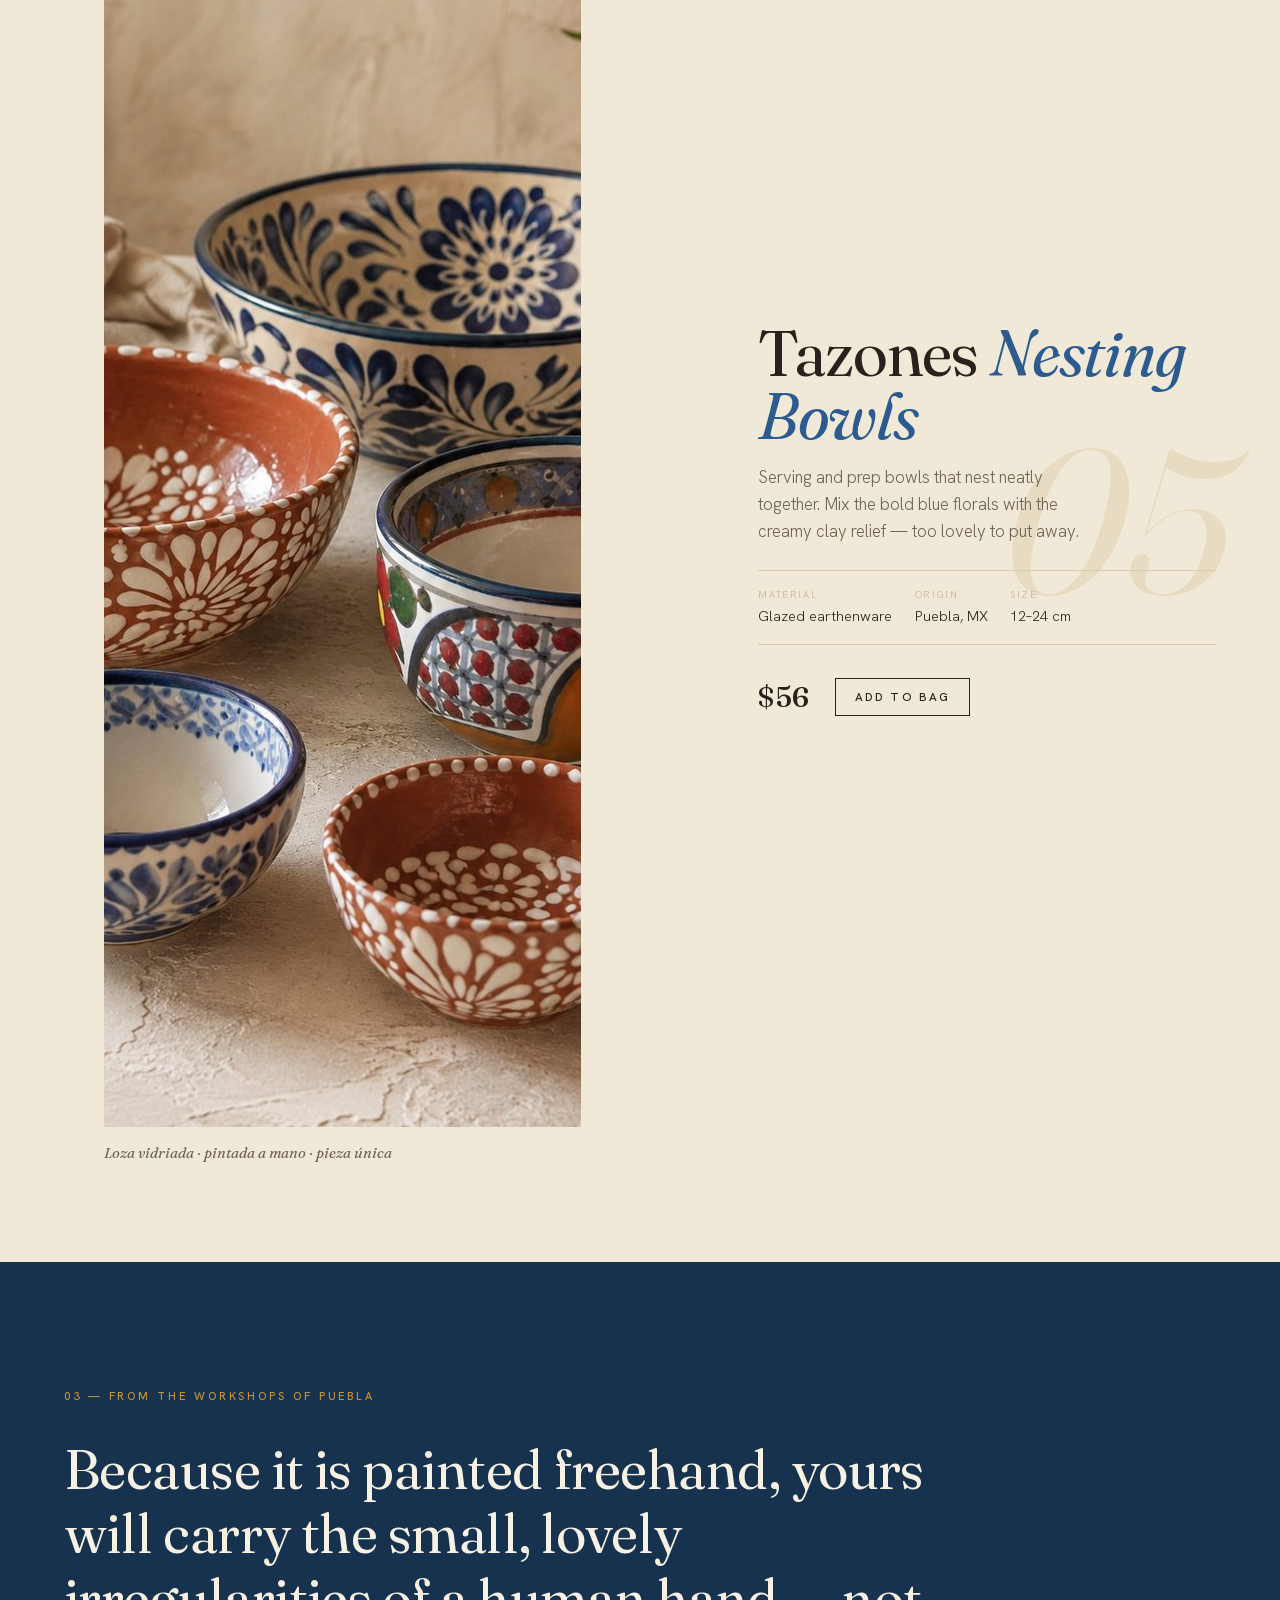
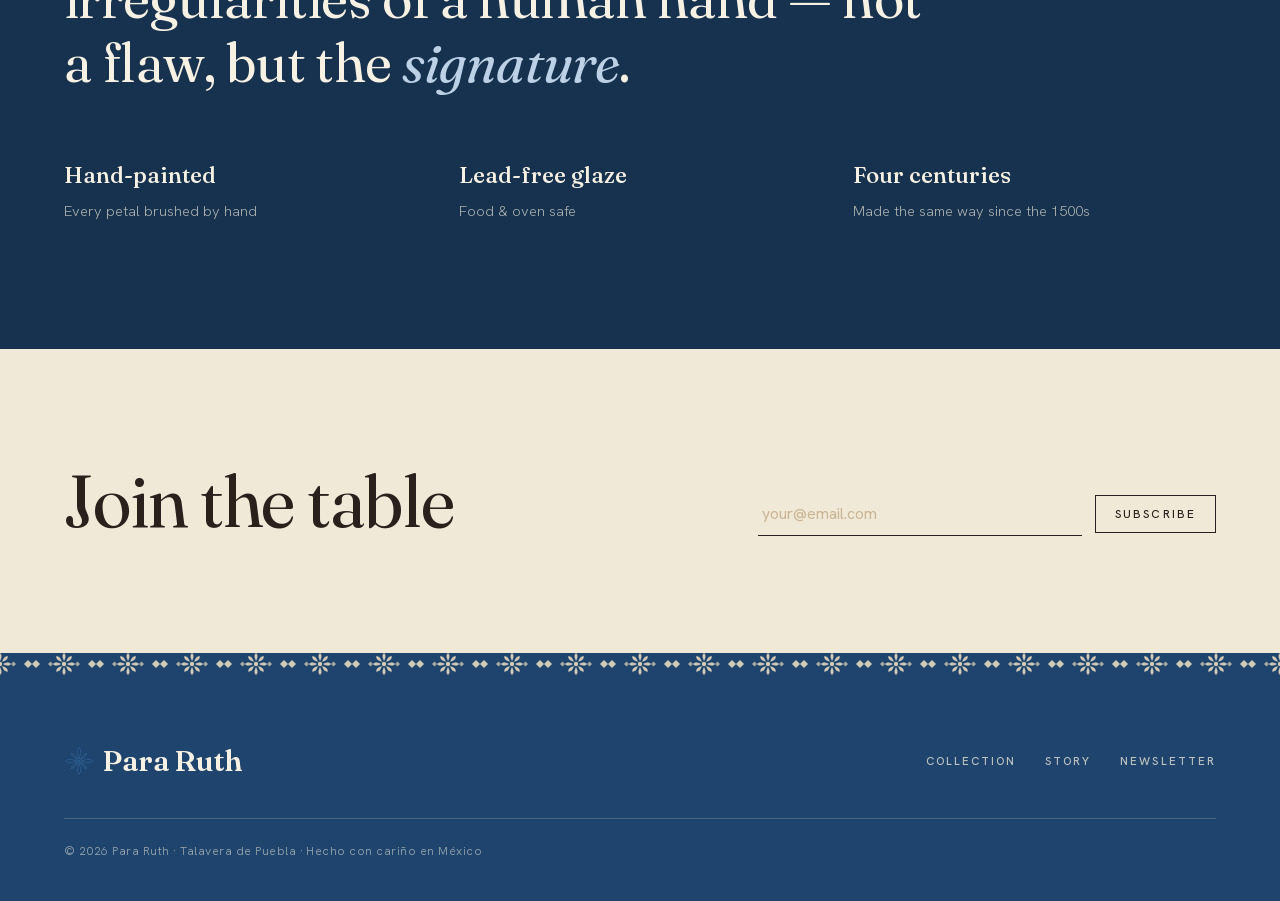
==== commit 5dd9c608: "Add SEO & GEO optimization to Para Ruth Make the site visible to classic search AND generative/AI an" ====
--- a/talavera-shop/index.html
+++ b/talavera-shop/index.html
@@ -3,12 +3,160 @@
 <head>
   <meta charset="UTF-8" />
   <meta name="viewport" content="width=device-width, initial-scale=1.0" />
-  <title>Para Ruth — Talavera de Puebla</title>
-  <meta name="description" content="Para Ruth — hand-painted Talavera pottery from Puebla, México. Pitchers, vases, dishes, tumblers and bowls, each thrown and painted by hand." />
+
+  <!-- ===========================================================
+       NOTE: canonical domain is a PLACEHOLDER — replace every
+       occurrence of https://pararuth.com with your real URL
+       (here, in sitemap.xml, robots.txt, and the JSON-LD below).
+       =========================================================== -->
+  <title>Para Ruth — Hand-Painted Talavera Pottery from Puebla, México</title>
+  <meta name="description" content="Para Ruth sells hand-painted Talavera pottery from Puebla, México — pitchers, bud vases, trinket dishes, tumblers and nesting bowls. Each piece is thrown on the wheel and painted by hand by artisan families. Lead-free, food-safe glaze. No two pieces alike." />
+  <link rel="canonical" href="https://pararuth.com/" />
+  <meta name="robots" content="index, follow, max-image-preview:large" />
+  <meta name="theme-color" content="#16324f" />
+  <meta name="author" content="Para Ruth" />
+  <meta name="keywords" content="Talavera pottery, Talavera de Puebla, hand-painted Mexican pottery, Mexican ceramics, cobalt pottery, terracotta dishes, artisan pottery, lead-free glaze" />
+
+  <!-- Open Graph -->
+  <meta property="og:type" content="website" />
+  <meta property="og:site_name" content="Para Ruth" />
+  <meta property="og:title" content="Para Ruth — Hand-Painted Talavera Pottery from Puebla" />
+  <meta property="og:description" content="Hand-painted Talavera pottery from Puebla, México — pitchers, vases, dishes, tumblers and bowls. Thrown and painted by hand, lead-free and food-safe. No two pieces alike." />
+  <meta property="og:url" content="https://pararuth.com/" />
+  <meta property="og:image" content="https://pararuth.com/assets/og-image.png" />
+  <meta property="og:image:width" content="1200" />
+  <meta property="og:image:height" content="630" />
+  <meta property="og:image:alt" content="Para Ruth — hand-painted Talavera de Puebla" />
+  <meta property="og:locale" content="en_US" />
+
+  <!-- Twitter -->
+  <meta name="twitter:card" content="summary_large_image" />
+  <meta name="twitter:title" content="Para Ruth — Hand-Painted Talavera Pottery from Puebla" />
+  <meta name="twitter:description" content="Hand-painted Talavera pottery from Puebla, México. Thrown and painted by hand, lead-free and food-safe. No two pieces alike." />
+  <meta name="twitter:image" content="https://pararuth.com/assets/og-image.png" />
+  <meta name="twitter:image:alt" content="Para Ruth — hand-painted Talavera de Puebla" />
+
   <link rel="icon" href="assets/mark.svg" type="image/svg+xml" />
   <link rel="preload" href="fonts/fraunces.woff2" as="font" type="font/woff2" crossorigin />
   <link rel="preload" href="fonts/hanken.woff2" as="font" type="font/woff2" crossorigin />
   <link rel="stylesheet" href="css/styles.css" />
+
+  <!-- Structured data: Organization + Store -->
+  <script type="application/ld+json">
+  {
+    "@context": "https://schema.org",
+    "@type": ["Organization", "Store"],
+    "name": "Para Ruth",
+    "url": "https://pararuth.com/",
+    "logo": "https://pararuth.com/assets/mark.svg",
+    "image": "https://pararuth.com/assets/og-image.png",
+    "description": "Hand-painted Talavera pottery from Puebla, México. Pitchers, vases, dishes, tumblers and bowls, each thrown and painted by hand by artisan families.",
+    "slogan": "Talavera pintada a mano",
+    "knowsAbout": ["Talavera de Puebla", "Mexican pottery", "hand-painted ceramics", "Mexican folk art"],
+    "areaServed": "Worldwide"
+  }
+  </script>
+
+  <!-- Structured data: the collection as an ItemList of Products -->
+  <script type="application/ld+json">
+  {
+    "@context": "https://schema.org",
+    "@type": "ItemList",
+    "name": "The Para Ruth Collection",
+    "itemListElement": [
+      {
+        "@type": "ListItem", "position": 1,
+        "item": {
+          "@type": "Product", "name": "Talavera Pitchers (Jarras)",
+          "url": "https://pararuth.com/#pitchers",
+          "image": "https://pararuth.com/images/pitchers.jpg",
+          "description": "Hand-thrown Talavera pitchers in cobalt or warm clay, painted by hand in Puebla. A pour-worthy centrepiece for water, wine, or branches.",
+          "material": "Glazed earthenware", "countryOfOrigin": "MX",
+          "brand": { "@type": "Brand", "name": "Para Ruth" },
+          "offers": { "@type": "Offer", "price": "68.00", "priceCurrency": "USD", "availability": "https://schema.org/InStock", "url": "https://pararuth.com/#pitchers" }
+        }
+      },
+      {
+        "@type": "ListItem", "position": 2,
+        "item": {
+          "@type": "Product", "name": "Talavera Bud Vases (Floreros)",
+          "url": "https://pararuth.com/#vases",
+          "image": "https://pararuth.com/images/vases.jpg",
+          "description": "Small hand-painted Talavera bud vases for a single stem or a handful of wildflowers, in cobalt florals or warm clay.",
+          "material": "Glazed earthenware", "countryOfOrigin": "MX",
+          "brand": { "@type": "Brand", "name": "Para Ruth" },
+          "offers": { "@type": "Offer", "price": "34.00", "priceCurrency": "USD", "availability": "https://schema.org/InStock", "url": "https://pararuth.com/#vases" }
+        }
+      },
+      {
+        "@type": "ListItem", "position": 3,
+        "item": {
+          "@type": "Product", "name": "Talavera Trinket Dishes (Platitos)",
+          "url": "https://pararuth.com/#dishes",
+          "image": "https://pararuth.com/images/dishes.jpg",
+          "description": "Hand-painted Talavera trinket dishes for rings, salt, or olives — each a tiny painted medallion.",
+          "material": "Glazed earthenware", "countryOfOrigin": "MX",
+          "brand": { "@type": "Brand", "name": "Para Ruth" },
+          "offers": { "@type": "Offer", "price": "22.00", "priceCurrency": "USD", "availability": "https://schema.org/InStock", "url": "https://pararuth.com/#dishes" }
+        }
+      },
+      {
+        "@type": "ListItem", "position": 4,
+        "item": {
+          "@type": "Product", "name": "Talavera Tumblers (Vasos), set of two",
+          "url": "https://pararuth.com/#tumblers",
+          "image": "https://pararuth.com/images/tumblers.jpg",
+          "description": "Hand-painted Talavera tumblers for mezcal, agua fresca, or café — sold as a pair, cobalt and clay.",
+          "material": "Glazed earthenware", "countryOfOrigin": "MX",
+          "brand": { "@type": "Brand", "name": "Para Ruth" },
+          "offers": { "@type": "Offer", "price": "28.00", "priceCurrency": "USD", "availability": "https://schema.org/InStock", "url": "https://pararuth.com/#tumblers" }
+        }
+      },
+      {
+        "@type": "ListItem", "position": 5,
+        "item": {
+          "@type": "Product", "name": "Talavera Nesting Bowls (Tazones)",
+          "url": "https://pararuth.com/#bowls",
+          "image": "https://pararuth.com/images/bowls.jpg",
+          "description": "Hand-painted Talavera nesting bowls for serving and prep, mixing bold blue florals with creamy clay relief.",
+          "material": "Glazed earthenware", "countryOfOrigin": "MX",
+          "brand": { "@type": "Brand", "name": "Para Ruth" },
+          "offers": { "@type": "Offer", "price": "56.00", "priceCurrency": "USD", "availability": "https://schema.org/InStock", "url": "https://pararuth.com/#bowls" }
+        }
+      }
+    ]
+  }
+  </script>
+
+  <!-- Structured data: FAQ (strong GEO signal — gives answer engines clean Q&A) -->
+  <script type="application/ld+json">
+  {
+    "@context": "https://schema.org",
+    "@type": "FAQPage",
+    "mainEntity": [
+      {
+        "@type": "Question",
+        "name": "What is Talavera pottery?",
+        "acceptedAnswer": { "@type": "Answer", "text": "Talavera is a hand-painted tin-glazed earthenware made in Puebla, México, in a tradition more than four centuries old. Each piece is thrown, glazed, and painted entirely by hand before a second firing fixes the colour. Para Ruth's Talavera is painted in cobalt blue and warm terracotta by artisan families in Puebla." }
+      },
+      {
+        "@type": "Question",
+        "name": "Is Para Ruth's Talavera pottery food-safe?",
+        "acceptedAnswer": { "@type": "Answer", "text": "Yes. Para Ruth's pieces use a lead-free glaze and are food-safe and oven-safe. We recommend hand-washing to keep the hand-painted colours vivid." }
+      },
+      {
+        "@type": "Question",
+        "name": "Where is Para Ruth pottery made?",
+        "acceptedAnswer": { "@type": "Answer", "text": "Every Para Ruth piece is made and hand-painted in Puebla, México, bought in small batches directly from family workshops." }
+      },
+      {
+        "@type": "Question",
+        "name": "Are the pieces identical?",
+        "acceptedAnswer": { "@type": "Answer", "text": "No. Because each piece is painted freehand, no two are exactly alike — each carries the small, lovely irregularities of a human hand." }
+      }
+    ]
+  }
+  </script>
 </head>
 <body>
   <div class="grain" aria-hidden="true"></div>
@@ -19,7 +167,9 @@
       <img src="assets/mark.svg" alt="" width="26" height="26" />
       <span>Para Ruth</span>
     </a>
-    <nav class="nav" id="nav" aria-label="Primary"></nav>
+    <nav class="nav" aria-label="Primary">
+      <a href="#pitchers">Pitchers</a><a href="#vases">Bud Vases</a><a href="#dishes">Trinket Dishes</a><a href="#tumblers">Tumblers</a><a href="#bowls">Nesting Bowls</a><a href="#story">Story</a>
+    </nav>
     <button class="bag" id="cartBtn" aria-label="Open bag">Bag <span id="cartCount">(0)</span></button>
   </header>
 
@@ -44,7 +194,7 @@
     <div class="hero-type">
       <p class="kicker">Talavera pintada a mano</p>
       <h1>Para<em>Ruth</em></h1>
-      <p class="hero-lede">Pottery thrown on the wheel and painted, petal by petal, by the artisan families of Puebla. A small, collected table — no two pieces alike.</p>
+      <p class="hero-lede">Hand-painted Talavera pottery, thrown on the wheel and painted petal by petal by the artisan families of Puebla, México. A small, collected table — no two pieces alike.</p>
       <a class="link-underline" href="#index">Explore the collection <span aria-hidden="true">→</span></a>
     </div>
     <span class="hero-scroll" aria-hidden="true">Scroll</span>
@@ -63,8 +213,118 @@
     <h2>Five pieces<br />for the table</h2>
   </header>
 
-  <!-- Pieces injected by JS -->
-  <main id="wares"></main>
+  <!-- Pieces — server-rendered as real HTML; JS only enhances (wires the bag) -->
+  <main id="wares">
+    <article class="piece" id="pitchers">
+      <span class="piece-index" aria-hidden="true">01</span>
+      <figure class="piece-figure">
+        <span class="piece-cat">Jarra · Pitcher</span>
+        <img src="images/pitchers.jpg" alt="Hand-painted Talavera pitchers in cobalt and terracotta" width="1000" height="1250" onerror="this.onerror=null;this.src='assets/art-pitchers.svg'" />
+        <figcaption class="piece-caption">Loza vidriada · pintada a mano · pieza única</figcaption>
+      </figure>
+      <div class="piece-detail">
+        <h3 class="piece-name">Jarras <em>Pitchers</em></h3>
+        <p class="piece-desc">Thrown on the wheel and painted in cobalt or warm clay. A pour-worthy centrepiece for water, wine, or a fistful of branches.</p>
+        <dl class="piece-spec">
+          <div><dt>Material</dt><dd>Glazed earthenware</dd></div>
+          <div><dt>Origin</dt><dd>Puebla, MX</dd></div>
+          <div><dt>Size</dt><dd>≈ 22 cm</dd></div>
+        </dl>
+        <div class="piece-buy">
+          <span class="piece-price">$68</span>
+          <button class="btn-line add" data-id="pitchers">Add to bag</button>
+        </div>
+      </div>
+    </article>
+
+    <article class="piece flip" id="vases">
+      <span class="piece-index" aria-hidden="true">02</span>
+      <figure class="piece-figure">
+        <span class="piece-cat">Florero · Vase</span>
+        <img src="images/vases.jpg" alt="Hand-painted Talavera bud vases holding white flowers" width="1000" height="1250" onerror="this.onerror=null;this.src='assets/art-vases.svg'" />
+        <figcaption class="piece-caption">Loza vidriada · pintada a mano · pieza única</figcaption>
+      </figure>
+      <div class="piece-detail">
+        <h3 class="piece-name">Floreros <em>Bud Vases</em></h3>
+        <p class="piece-desc">Small vessels for a single stem or a gathered handful of wildflowers — each a little painted world of its own.</p>
+        <dl class="piece-spec">
+          <div><dt>Material</dt><dd>Glazed earthenware</dd></div>
+          <div><dt>Origin</dt><dd>Puebla, MX</dd></div>
+          <div><dt>Size</dt><dd>14–18 cm</dd></div>
+        </dl>
+        <div class="piece-buy">
+          <span class="piece-price">$34</span>
+          <button class="btn-line add" data-id="vases">Add to bag</button>
+        </div>
+      </div>
+    </article>
+
+    <article class="piece" id="dishes">
+      <span class="piece-index" aria-hidden="true">03</span>
+      <figure class="piece-figure">
+        <span class="piece-cat">Platito · Dish</span>
+        <img src="images/dishes.jpg" alt="Hand-painted Talavera trinket dishes in blue and terracotta" width="1000" height="1250" onerror="this.onerror=null;this.src='assets/art-dishes.svg'" />
+        <figcaption class="piece-caption">Loza vidriada · pintada a mano · pieza única</figcaption>
+      </figure>
+      <div class="piece-detail">
+        <h3 class="piece-name">Platitos <em>Trinket Dishes</em></h3>
+        <p class="piece-desc">Catch-alls for rings, salt, olives, or a stray earring. Each a tiny hand-painted medallion — the easiest way to begin a collection.</p>
+        <dl class="piece-spec">
+          <div><dt>Material</dt><dd>Glazed earthenware</dd></div>
+          <div><dt>Origin</dt><dd>Puebla, MX</dd></div>
+          <div><dt>Size</dt><dd>≈ 10 cm</dd></div>
+        </dl>
+        <div class="piece-buy">
+          <span class="piece-price">$22</span>
+          <button class="btn-line add" data-id="dishes">Add to bag</button>
+        </div>
+      </div>
+    </article>
+
+    <article class="piece flip" id="tumblers">
+      <span class="piece-index" aria-hidden="true">04</span>
+      <figure class="piece-figure">
+        <span class="piece-cat">Vaso · Tumbler</span>
+        <img src="images/tumblers.jpg" alt="Six hand-painted Talavera tumblers in cobalt and clay" width="1000" height="1250" onerror="this.onerror=null;this.src='assets/art-tumblers.svg'" />
+        <figcaption class="piece-caption">Loza vidriada · pintada a mano · pieza única</figcaption>
+      </figure>
+      <div class="piece-detail">
+        <h3 class="piece-name">Vasos <em>Tumblers</em></h3>
+        <p class="piece-desc">Stout little cups for mezcal, agua fresca, or the morning café. Sold as a pair — the cobalt and the clay, side by side.</p>
+        <dl class="piece-spec">
+          <div><dt>Material</dt><dd>Glazed earthenware</dd></div>
+          <div><dt>Origin</dt><dd>Puebla, MX</dd></div>
+          <div><dt>Size</dt><dd>Set of two</dd></div>
+        </dl>
+        <div class="piece-buy">
+          <span class="piece-price">$28</span>
+          <button class="btn-line add" data-id="tumblers">Add to bag</button>
+        </div>
+      </div>
+    </article>
+
+    <article class="piece" id="bowls">
+      <span class="piece-index" aria-hidden="true">05</span>
+      <figure class="piece-figure">
+        <span class="piece-cat">Tazón · Bowl</span>
+        <img src="images/bowls.jpg" alt="Hand-painted Talavera nesting bowls in blue florals and clay" width="1000" height="1250" onerror="this.onerror=null;this.src='assets/art-bowls.svg'" />
+        <figcaption class="piece-caption">Loza vidriada · pintada a mano · pieza única</figcaption>
+      </figure>
+      <div class="piece-detail">
+        <h3 class="piece-name">Tazones <em>Nesting Bowls</em></h3>
+        <p class="piece-desc">Serving and prep bowls that nest neatly together. Mix the bold blue florals with the creamy clay relief — too lovely to put away.</p>
+        <dl class="piece-spec">
+          <div><dt>Material</dt><dd>Glazed earthenware</dd></div>
+          <div><dt>Origin</dt><dd>Puebla, MX</dd></div>
+          <div><dt>Size</dt><dd>12–24 cm</dd></div>
+        </dl>
+        <div class="piece-buy">
+          <span class="piece-price">$56</span>
+          <button class="btn-line add" data-id="bowls">Add to bag</button>
+        </div>
+      </div>
+    </article>
+  </main>
 
   <!-- Story (inverted cobalt) -->
   <section class="story" id="story">
--- a/talavera-shop/css/styles.css
+++ b/talavera-shop/css/styles.css
@@ -46,6 +46,8 @@
 
 * { box-sizing: border-box; }
 html { scroll-behavior: smooth; }
+/* keep anchored sections clear of the sticky masthead */
+#about, #index, #pitchers, #vases, #dishes, #tumblers, #bowls, #story, #news { scroll-margin-top: 84px; }
 body {
   margin: 0;
   font-family: var(--sans);
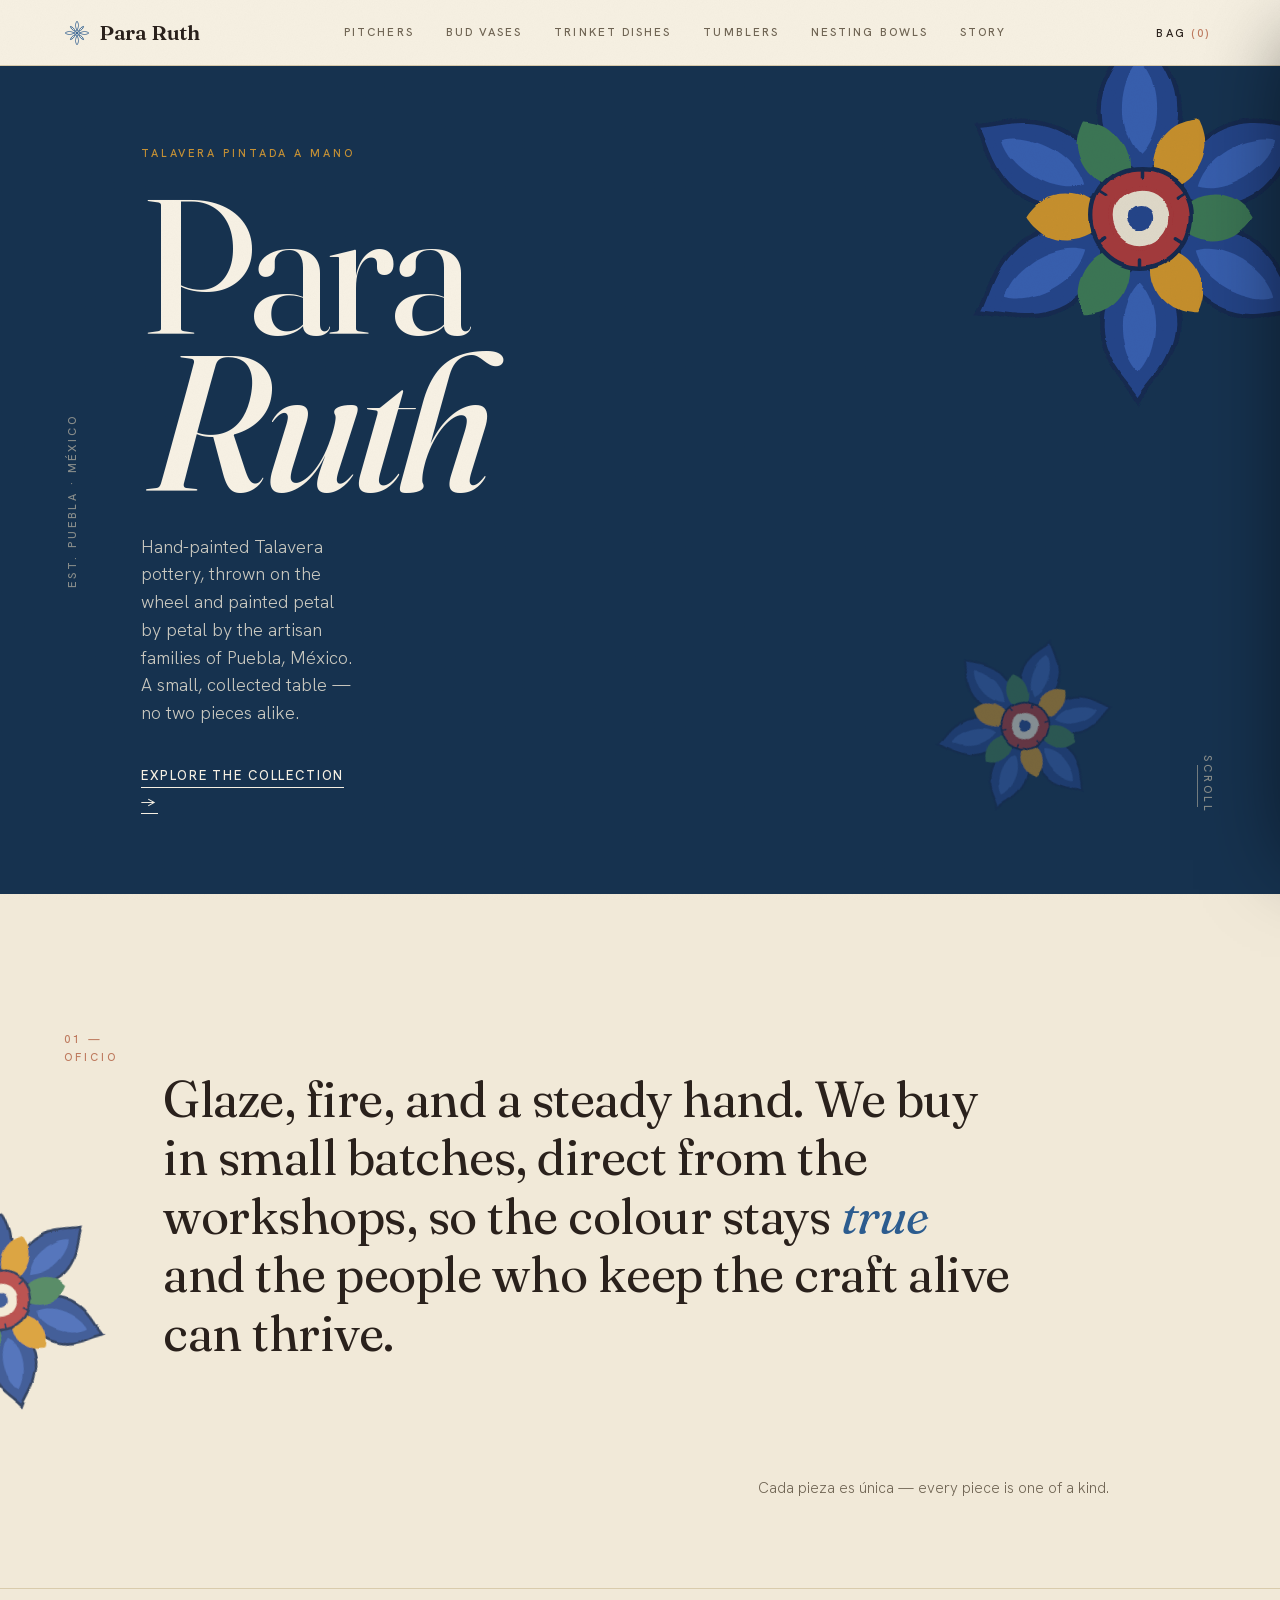
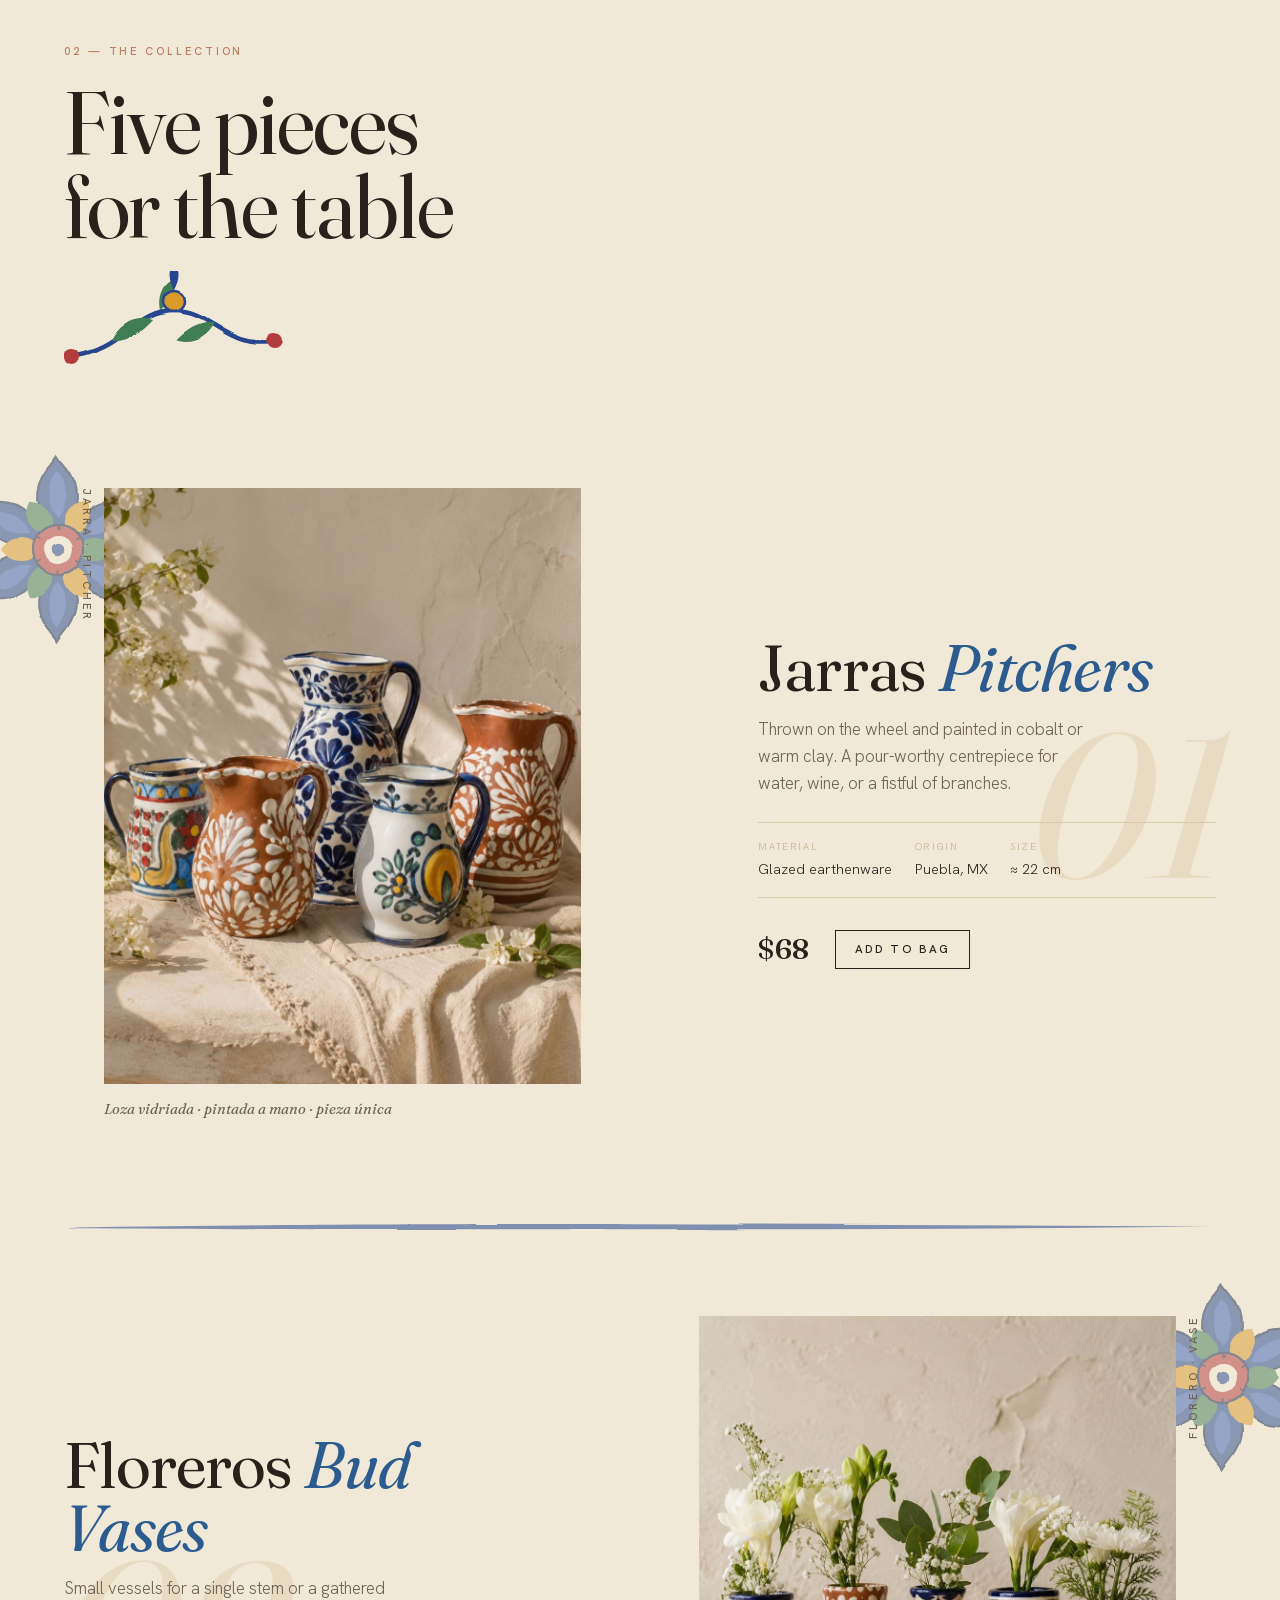
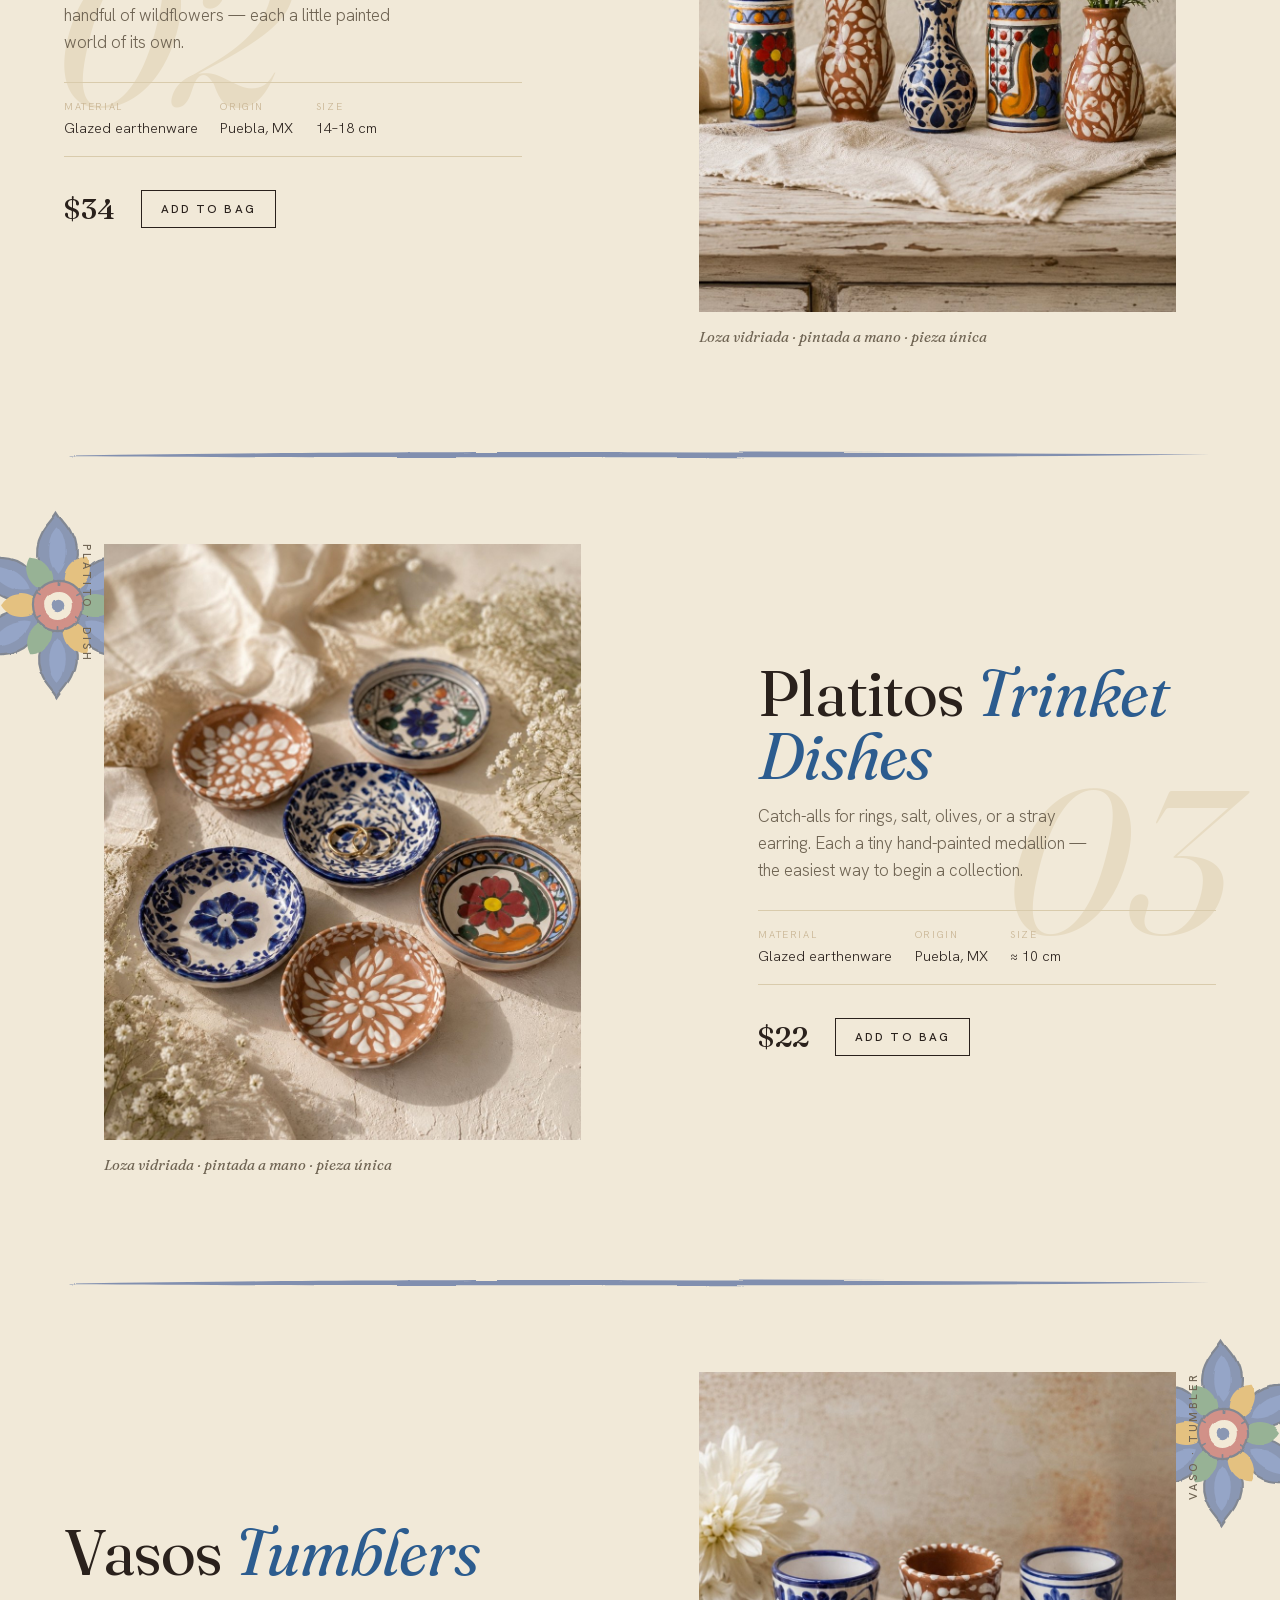
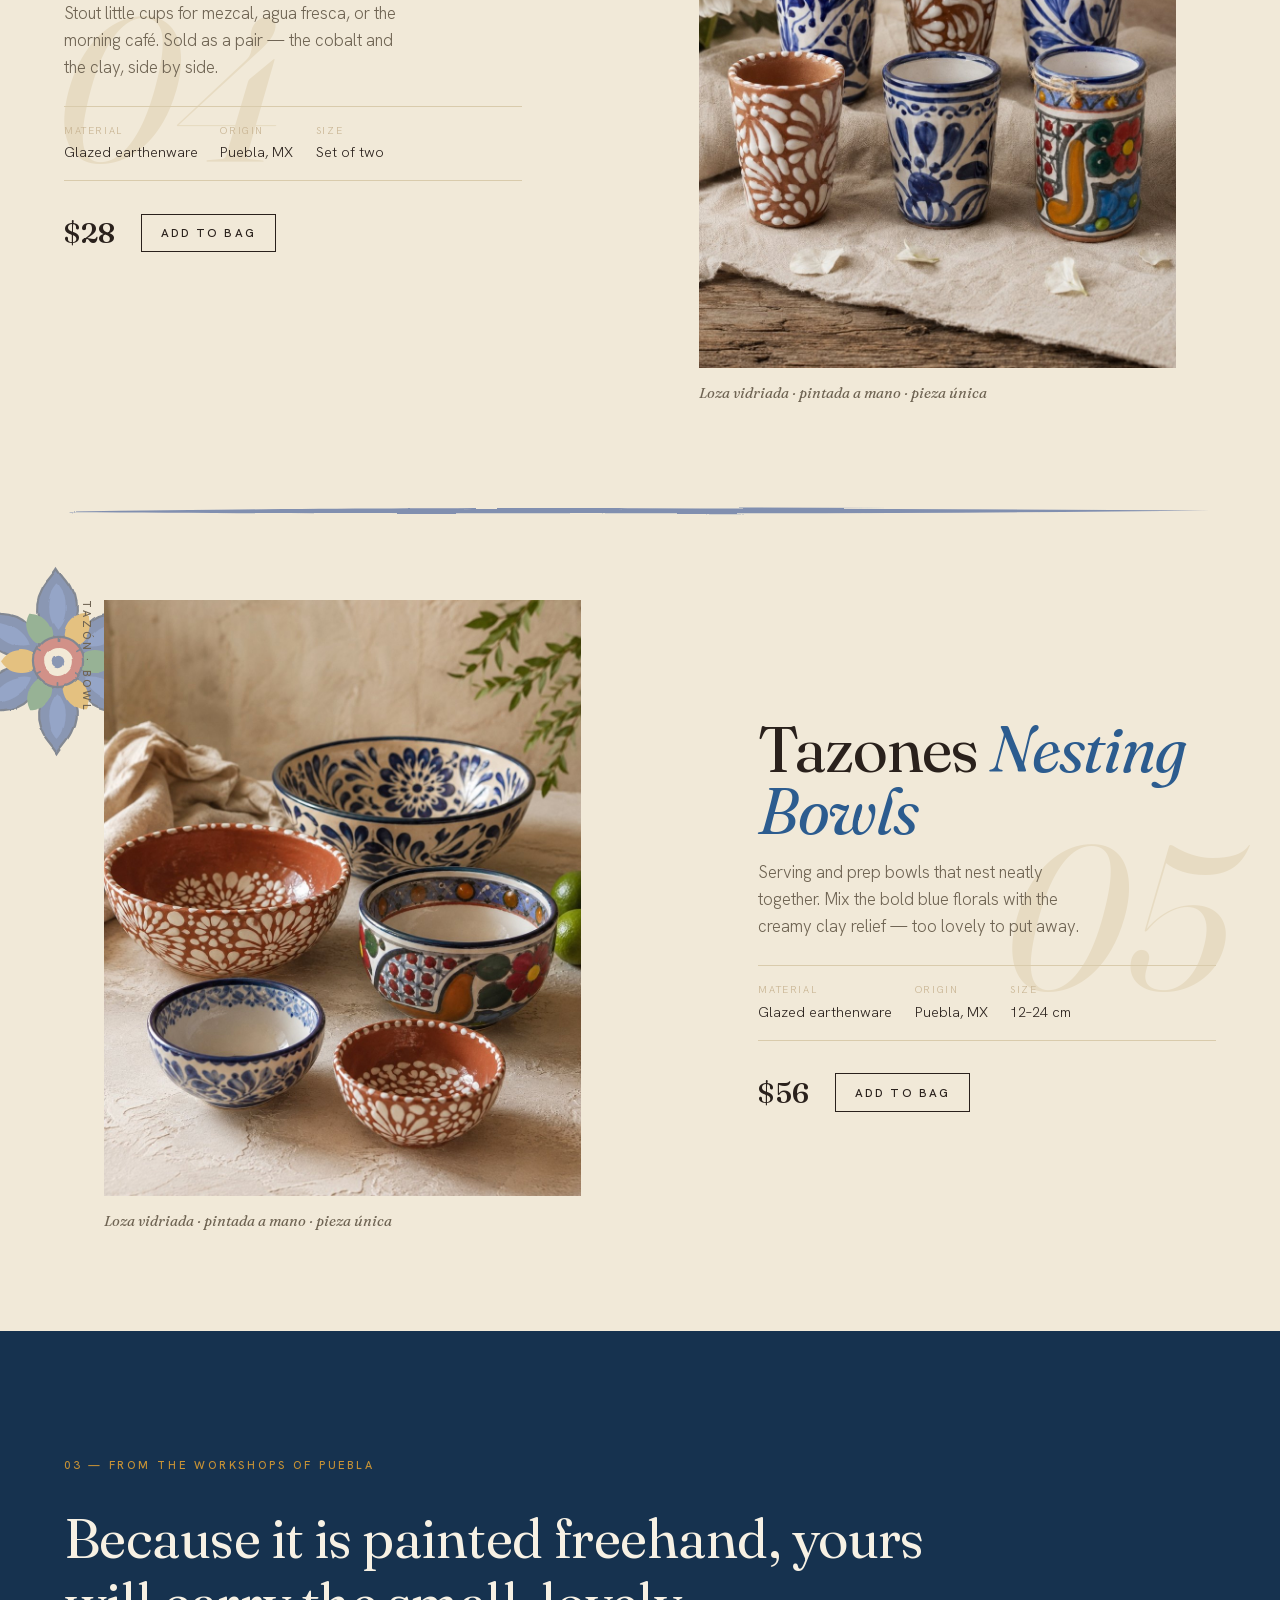
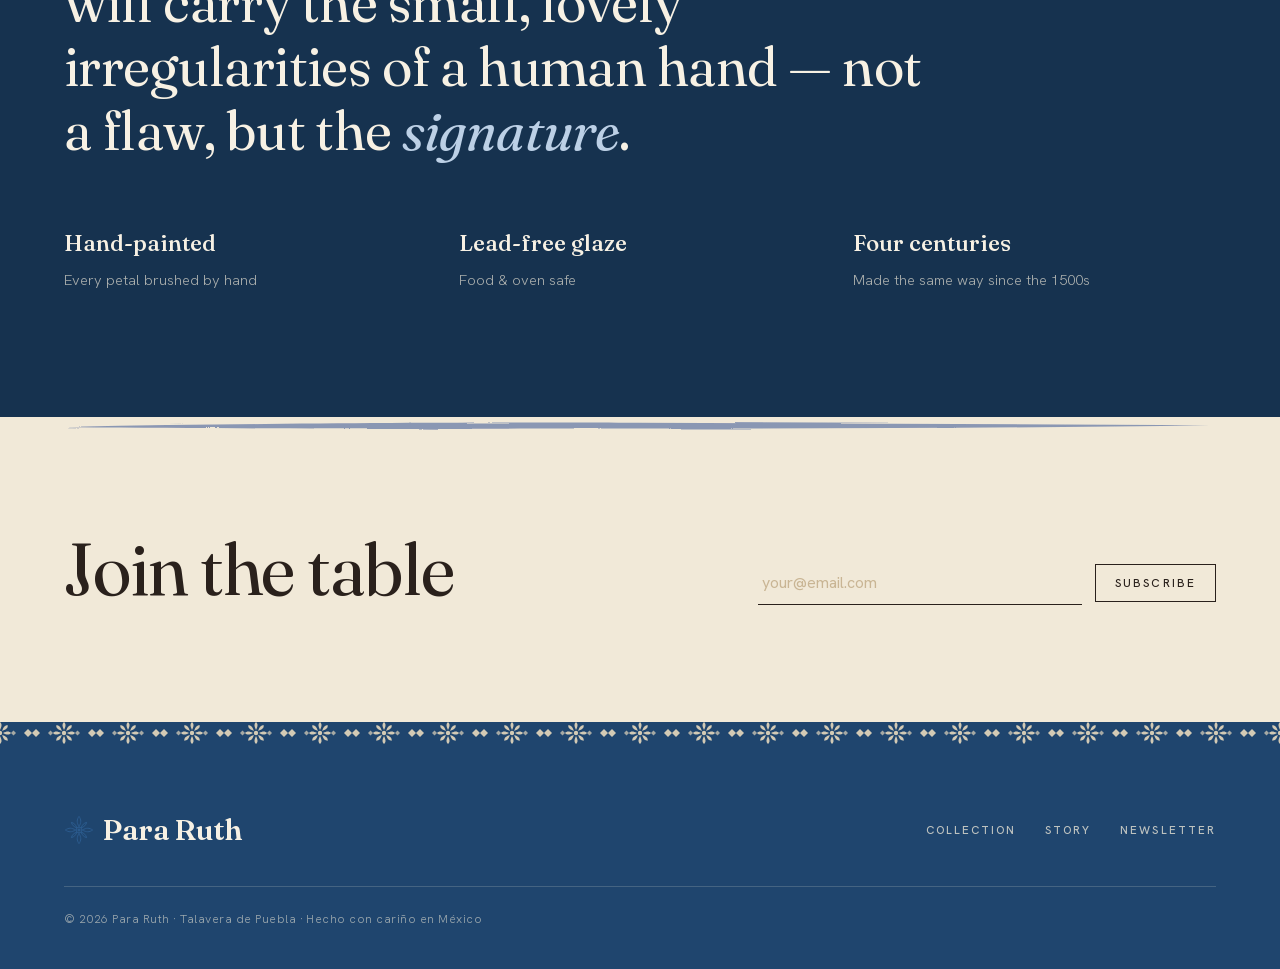
==== commit b1894c6f: "Add painterly Talavera soul: hand-painted polychrome florals Push past the safe editorial template t" ====
--- a/talavera-shop/index.html
+++ b/talavera-shop/index.html
@@ -176,21 +176,8 @@
   <!-- Hero -->
   <section class="hero" id="hero">
     <span class="hero-rail">Est. Puebla · México</span>
-    <svg class="hero-motif" viewBox="0 0 200 200" fill="none" stroke="currentColor" stroke-width="1.3" aria-hidden="true">
-      <g transform="translate(100,100)">
-        <g id="hp"><path d="M0,-24 C14,-48 14,-66 0,-86 C-14,-66 -14,-48 0,-24 Z"/></g>
-        <use href="#hp" transform="rotate(45)"/><use href="#hp" transform="rotate(90)"/>
-        <use href="#hp" transform="rotate(135)"/><use href="#hp" transform="rotate(180)"/>
-        <use href="#hp" transform="rotate(225)"/><use href="#hp" transform="rotate(270)"/>
-        <use href="#hp" transform="rotate(315)"/>
-        <g id="hq"><path d="M0,-20 C8,-38 8,-52 0,-66 C-8,-52 -8,-38 0,-20 Z"/></g>
-        <use href="#hq" transform="rotate(22.5)"/><use href="#hq" transform="rotate(67.5)"/>
-        <use href="#hq" transform="rotate(112.5)"/><use href="#hq" transform="rotate(157.5)"/>
-        <use href="#hq" transform="rotate(202.5)"/><use href="#hq" transform="rotate(247.5)"/>
-        <use href="#hq" transform="rotate(292.5)"/>
-        <circle r="20"/><circle r="8"/>
-      </g>
-    </svg>
+    <span class="bloom bloom-a" aria-hidden="true"></span>
+    <span class="bloom bloom-b" aria-hidden="true"></span>
     <div class="hero-type">
       <p class="kicker">Talavera pintada a mano</p>
       <h1>Para<em>Ruth</em></h1>
@@ -202,6 +189,7 @@
 
   <!-- Manifesto -->
   <section class="manifesto" id="about">
+    <span class="bloom bloom-a" aria-hidden="true"></span>
     <p class="m-index">01 — Oficio</p>
     <p class="m-statement">Glaze, fire, and a steady hand. We buy in small batches, direct from the workshops, so the colour stays <em>true</em> and the people who keep the craft alive can thrive.</p>
     <p class="m-note">Cada pieza es única — every piece is one of a kind.</p>
@@ -211,12 +199,14 @@
   <header class="ledger" id="index">
     <span class="ledger-label">02 — The Collection</span>
     <h2>Five pieces<br />for the table</h2>
+    <img class="ledger-sprig" src="assets/sprig.svg" alt="" aria-hidden="true" width="220" height="120" />
   </header>
 
   <!-- Pieces — server-rendered as real HTML; JS only enhances (wires the bag) -->
   <main id="wares">
     <article class="piece" id="pitchers">
       <span class="piece-index" aria-hidden="true">01</span>
+      <span class="bloom" aria-hidden="true"></span>
       <figure class="piece-figure">
         <span class="piece-cat">Jarra · Pitcher</span>
         <img src="images/pitchers.jpg" alt="Hand-painted Talavera pitchers in cobalt and terracotta" width="1000" height="1250" onerror="this.onerror=null;this.src='assets/art-pitchers.svg'" />
@@ -239,6 +229,7 @@
 
     <article class="piece flip" id="vases">
       <span class="piece-index" aria-hidden="true">02</span>
+      <span class="bloom" aria-hidden="true"></span>
       <figure class="piece-figure">
         <span class="piece-cat">Florero · Vase</span>
         <img src="images/vases.jpg" alt="Hand-painted Talavera bud vases holding white flowers" width="1000" height="1250" onerror="this.onerror=null;this.src='assets/art-vases.svg'" />
@@ -261,6 +252,7 @@
 
     <article class="piece" id="dishes">
       <span class="piece-index" aria-hidden="true">03</span>
+      <span class="bloom" aria-hidden="true"></span>
       <figure class="piece-figure">
         <span class="piece-cat">Platito · Dish</span>
         <img src="images/dishes.jpg" alt="Hand-painted Talavera trinket dishes in blue and terracotta" width="1000" height="1250" onerror="this.onerror=null;this.src='assets/art-dishes.svg'" />
@@ -283,6 +275,7 @@
 
     <article class="piece flip" id="tumblers">
       <span class="piece-index" aria-hidden="true">04</span>
+      <span class="bloom" aria-hidden="true"></span>
       <figure class="piece-figure">
         <span class="piece-cat">Vaso · Tumbler</span>
         <img src="images/tumblers.jpg" alt="Six hand-painted Talavera tumblers in cobalt and clay" width="1000" height="1250" onerror="this.onerror=null;this.src='assets/art-tumblers.svg'" />
@@ -305,6 +298,7 @@
 
     <article class="piece" id="bowls">
       <span class="piece-index" aria-hidden="true">05</span>
+      <span class="bloom" aria-hidden="true"></span>
       <figure class="piece-figure">
         <span class="piece-cat">Tazón · Bowl</span>
         <img src="images/bowls.jpg" alt="Hand-painted Talavera nesting bowls in blue florals and clay" width="1000" height="1250" onerror="this.onerror=null;this.src='assets/art-bowls.svg'" />
--- a/talavera-shop/css/styles.css
+++ b/talavera-shop/css/styles.css
@@ -198,7 +198,7 @@
 .piece:not(.flip) .piece-index { right: 4%; }
 .piece.flip .piece-index { left: 4%; }
 
-.piece-figure img { width: 100%; aspect-ratio: 4 / 5; object-fit: cover; filter: saturate(1.02); }
+.piece-figure img { width: 100%; height: auto; aspect-ratio: 4 / 5; object-fit: cover; filter: saturate(1.02); }
 /* vertical category label riding the figure edge */
 .piece-cat { position: absolute; top: 0; writing-mode: vertical-rl; color: var(--muted); }
 .piece:not(.flip) .piece-cat { left: -1.7rem; }
@@ -309,3 +309,66 @@
   .footer-inner { grid-template-columns: 1fr; }
 }
 @media (prefers-reduced-motion: reduce) { html { scroll-behavior: auto; } }
+
+/* ============================================================
+   PAINTERLY LAYER — hand-painted Talavera florals & brushwork
+   bleeding into the editorial structure. Decorative only:
+   all marked aria-hidden, none affect reading order.
+   ============================================================ */
+
+/* floating blooms that bleed off section edges */
+.bloom {
+  position: absolute; z-index: 0; pointer-events: none; user-select: none;
+  background: url("../assets/bloom.svg") center/contain no-repeat;
+}
+/* hero: a big bloom drifting off the top-right, behind the wordmark */
+.hero { position: relative; }
+.hero .bloom-a { width: clamp(220px, 34vw, 460px); aspect-ratio: 1; top: -8%; right: -6%; opacity: .9; }
+.hero .bloom-b { width: clamp(120px, 16vw, 210px); aspect-ratio: 1; bottom: 8%; right: 12%; opacity: .5; transform: rotate(18deg); }
+/* let the painterly hero motif retire in favour of the blooms */
+.hero-motif { display: none; }
+
+/* manifesto: a bloom bleeding off the left margin */
+.manifesto { position: relative; }
+.manifesto .bloom-a { width: clamp(150px, 20vw, 290px); aspect-ratio: 1; top: 40%; left: -10%; opacity: .85; transform: rotate(-12deg); }
+
+/* a hand-painted sprig flourish under the collection heading */
+.ledger { position: relative; }
+.ledger-sprig { display: block; width: 220px; max-width: 60%; height: auto; margin-top: 1.4rem; }
+
+/* each piece: a bloom tucked into the empty quadrant, low opacity, plus
+   a brush-rule replacing the hairline divider */
+.piece { position: relative; }
+.piece .bloom {
+  width: clamp(130px, 17vw, 240px); aspect-ratio: 1; opacity: .5;
+  top: 6%;
+}
+.piece:not(.flip) .bloom { left: -4%; }
+.piece.flip .bloom { right: -4%; }
+.piece + .piece { border-top: none; }
+.piece + .piece::before {
+  content: ""; position: absolute; top: 0; left: var(--bleed); right: var(--bleed); height: 16px;
+  background: url("../assets/brushrule.svg") center/100% 16px no-repeat; opacity: .55;
+}
+
+/* story: blooms framing the inverted pull-quote */
+.story { position: relative; overflow: hidden; }
+.story .bloom-a { width: clamp(160px, 22vw, 320px); aspect-ratio: 1; top: -8%; right: -5%; opacity: .85; }
+.story .bloom-b { width: clamp(110px, 14vw, 190px); aspect-ratio: 1; bottom: -6%; left: -4%; opacity: .55; transform: rotate(150deg); }
+.story-eyebrow, .story-quote, .story-facts { position: relative; z-index: 1; }
+
+/* signup: a brush rule above + a bloom accent */
+.signup { position: relative; }
+.signup::before {
+  content: ""; position: absolute; top: 0; left: var(--bleed); right: var(--bleed); height: 18px;
+  background: url("../assets/brushrule.svg") center/100% 18px no-repeat; opacity: .5;
+}
+.signup .bloom-a { width: clamp(120px, 15vw, 210px); aspect-ratio: 1; bottom: -10%; right: 2%; opacity: .7; transform: rotate(-20deg); }
+.signup-grid { position: relative; z-index: 1; }
+
+@media (max-width: 880px) {
+  .hero .bloom-b, .manifesto .bloom-a, .piece .bloom, .signup .bloom-a { display: none; }
+  .hero .bloom-a { width: 200px; top: -4%; right: -10%; }
+  .story .bloom-b { display: none; }
+}
+@media (prefers-reduced-motion: reduce) { html { scroll-behavior: auto; } }
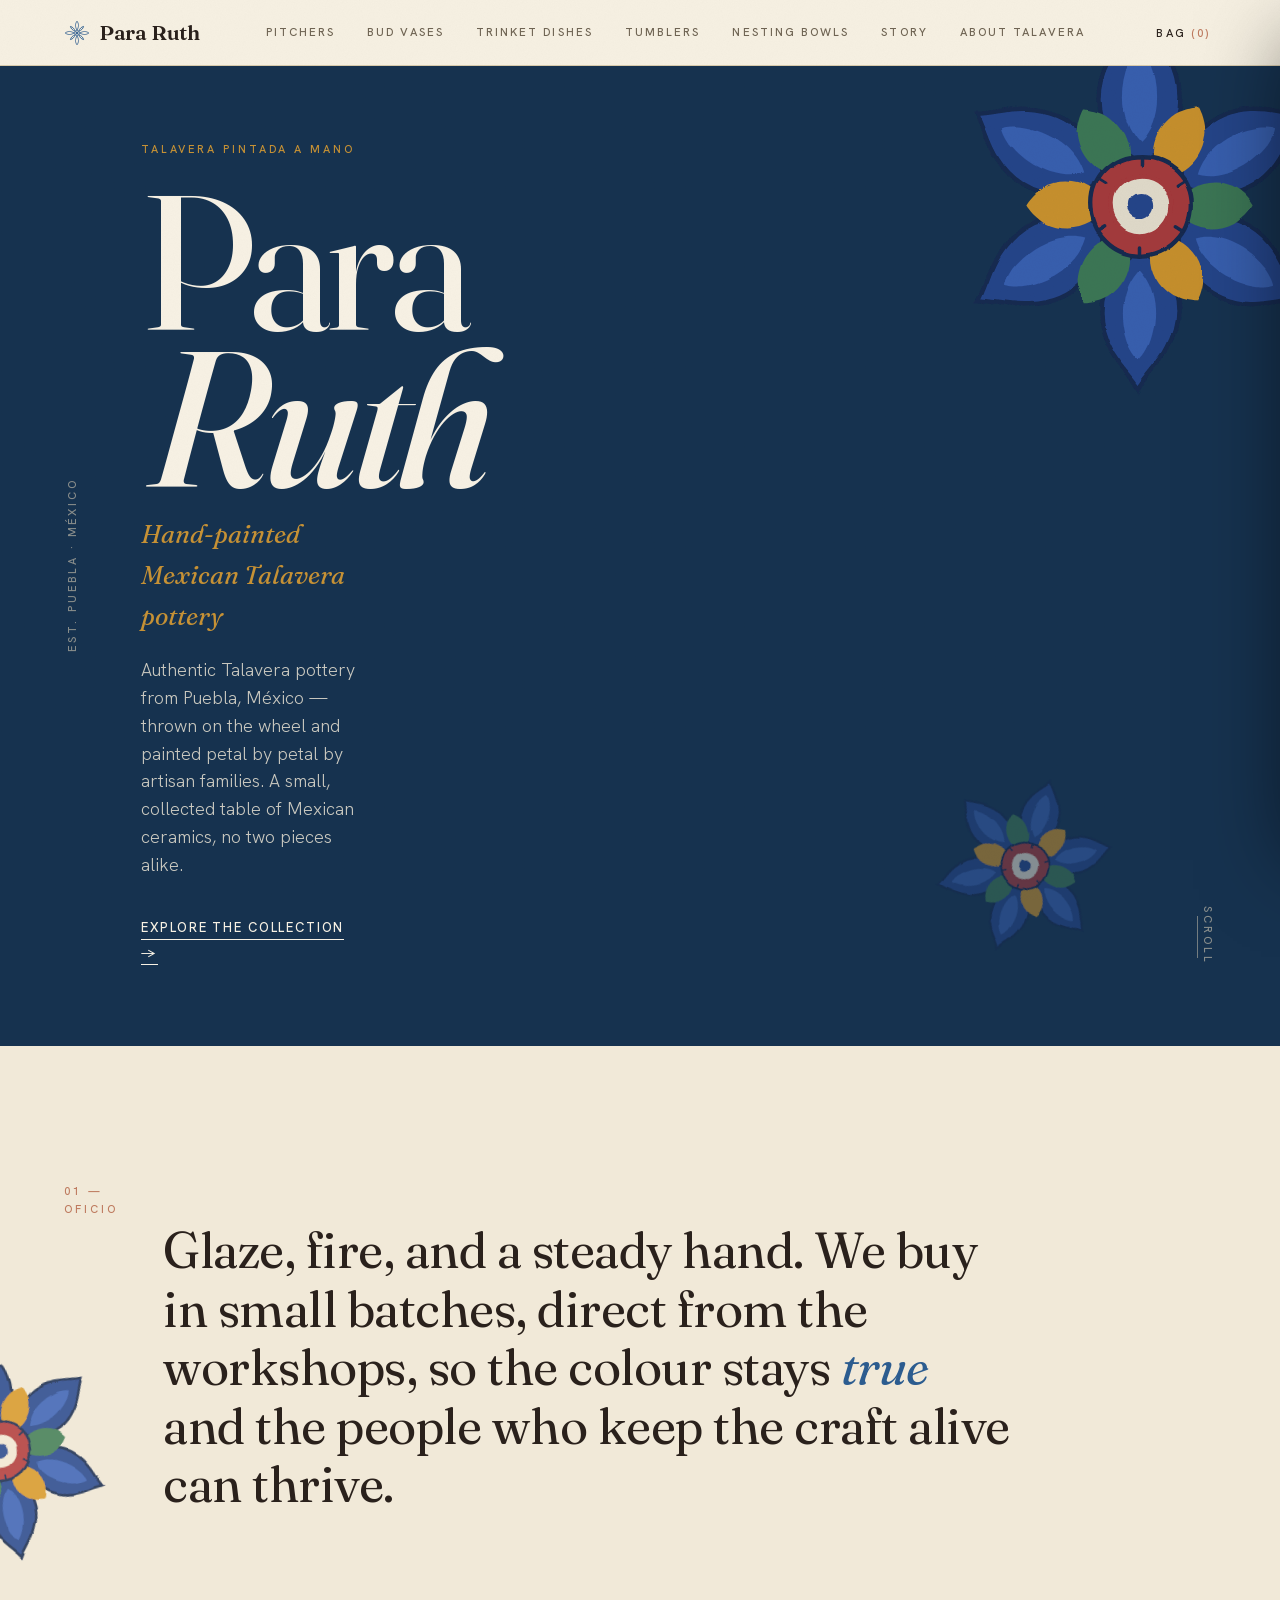
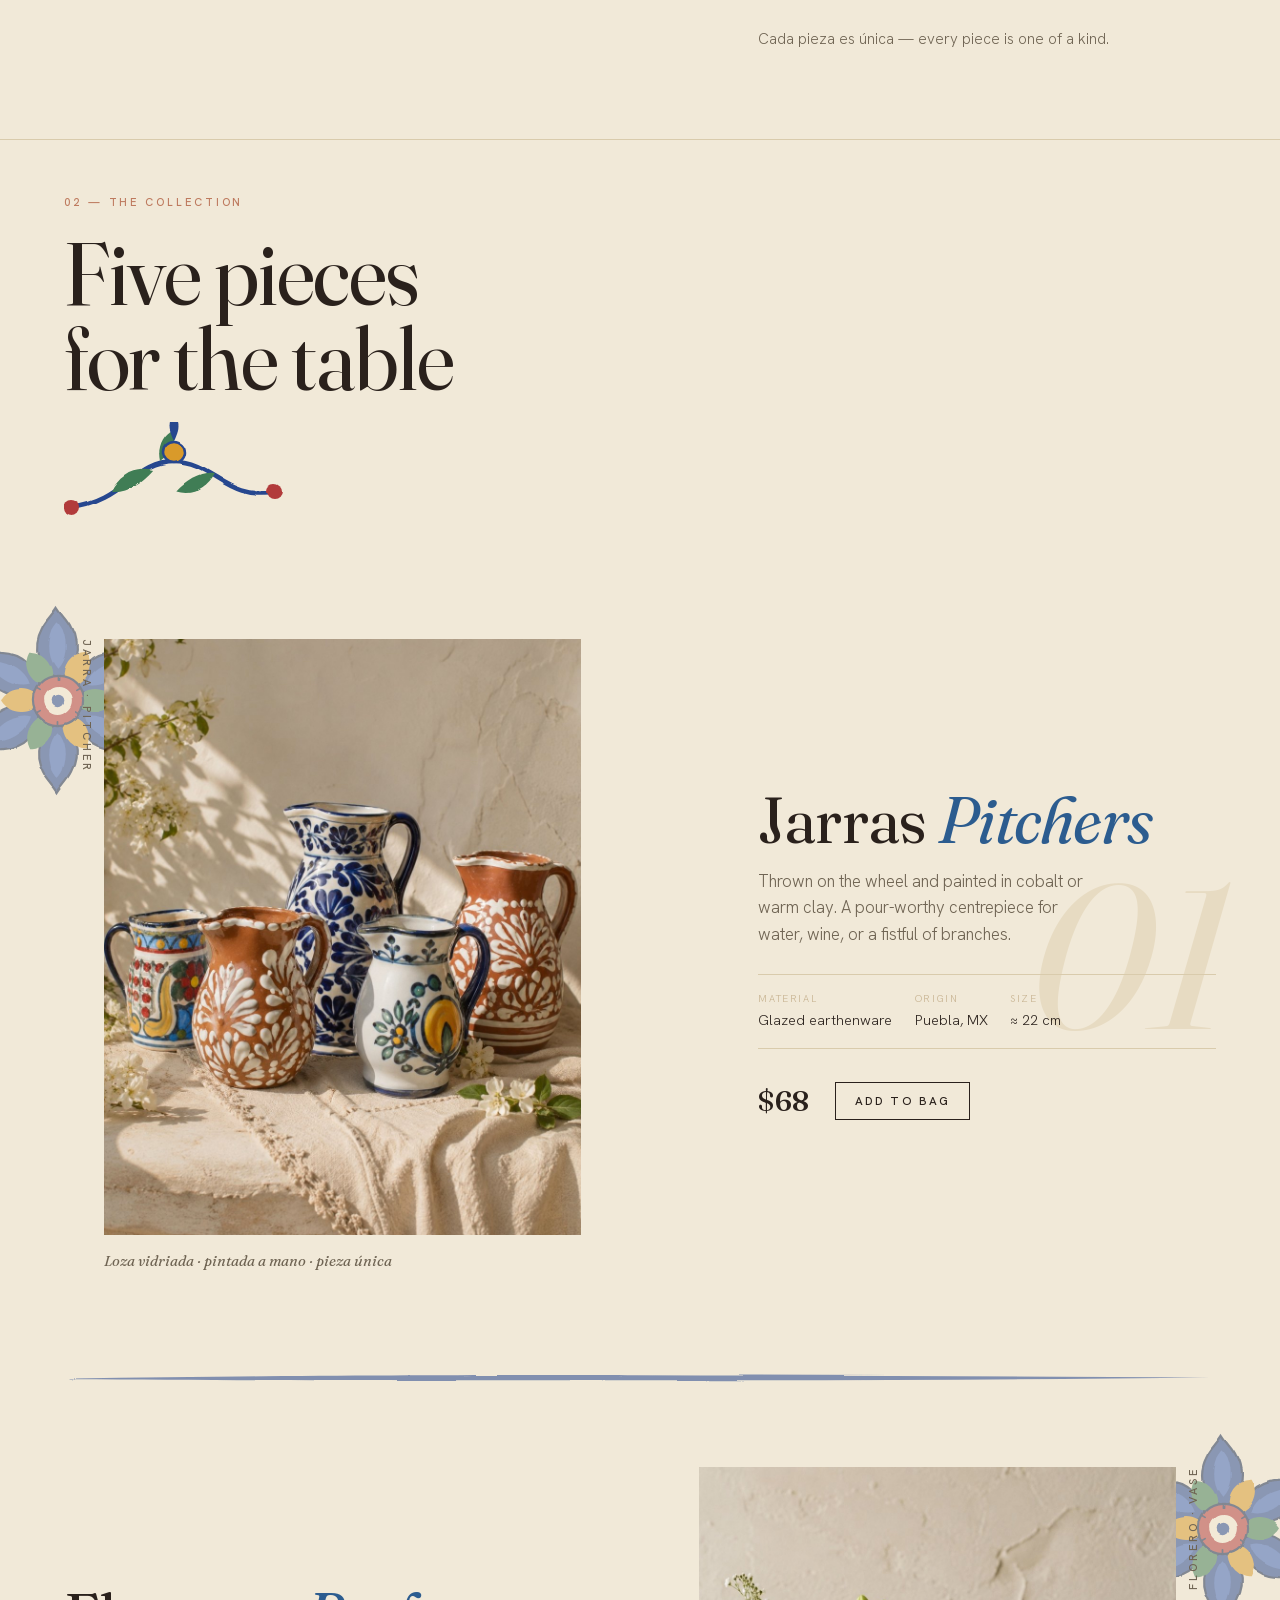
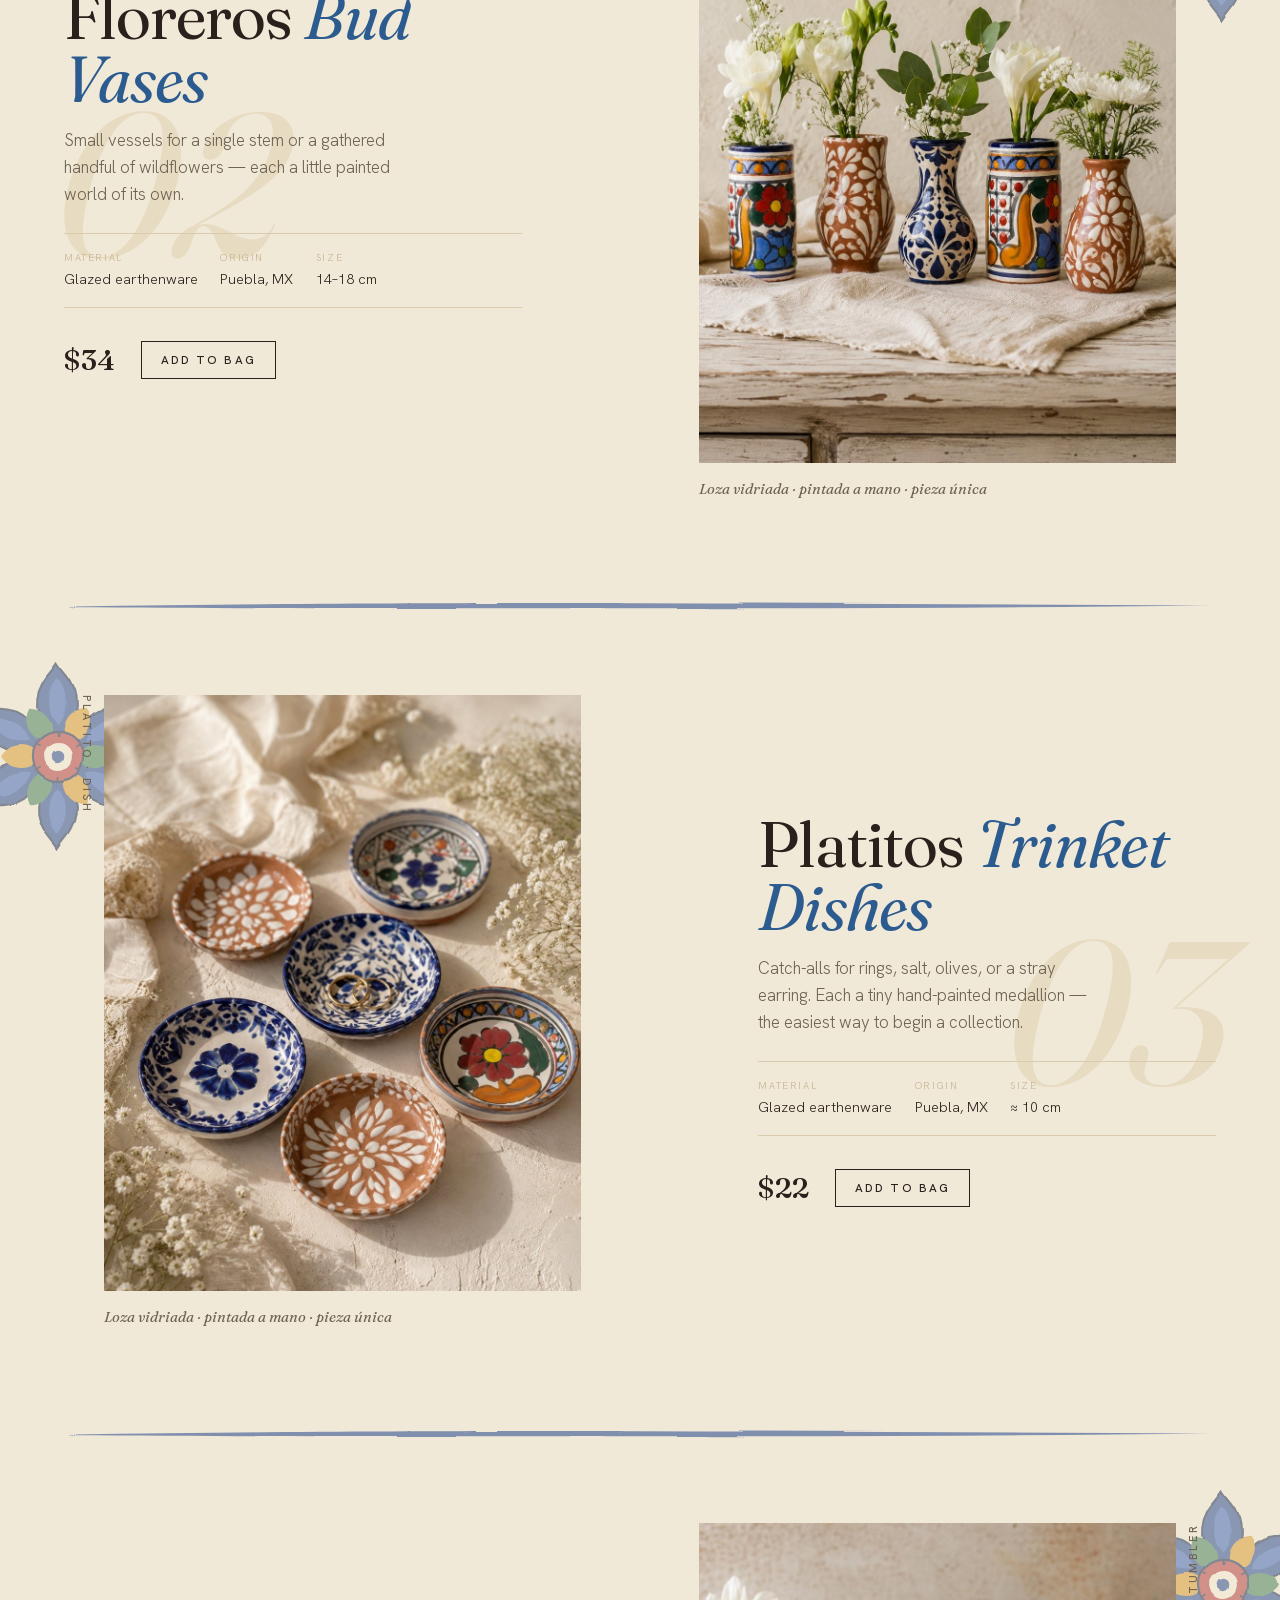
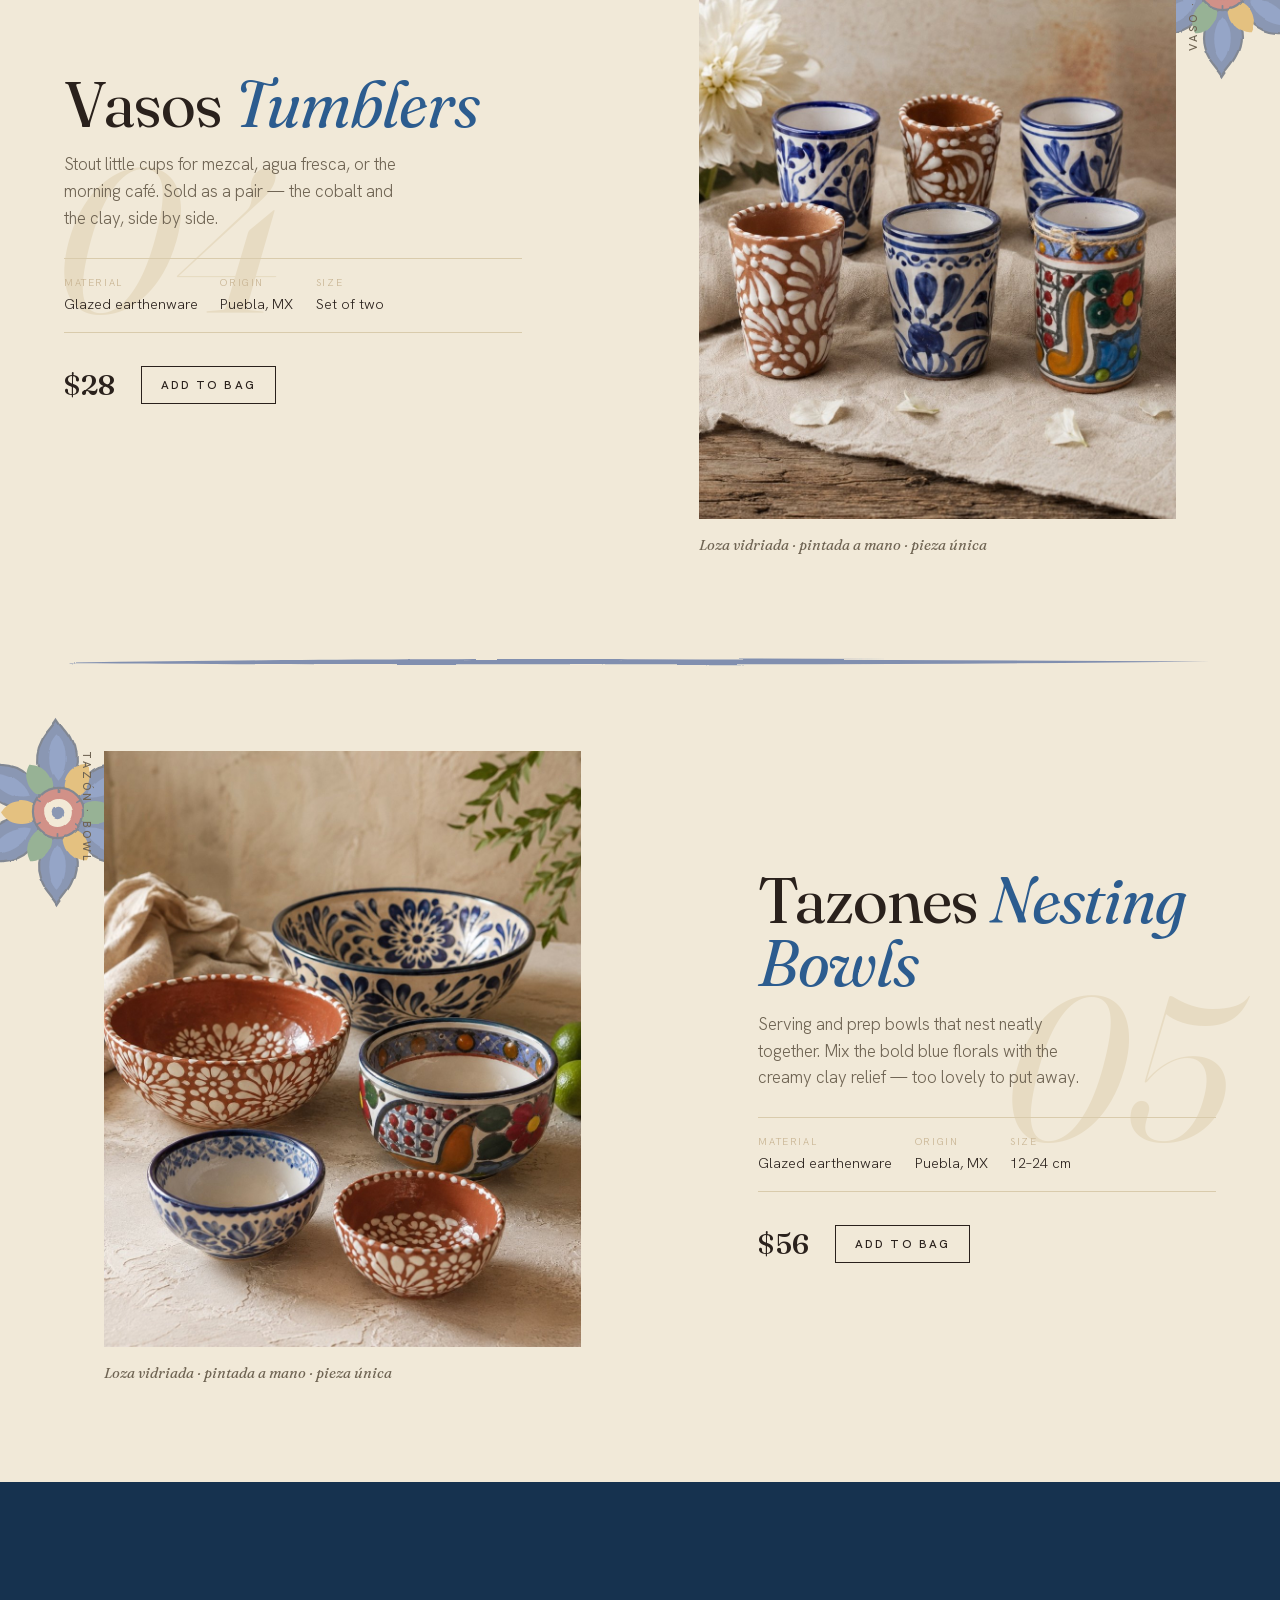
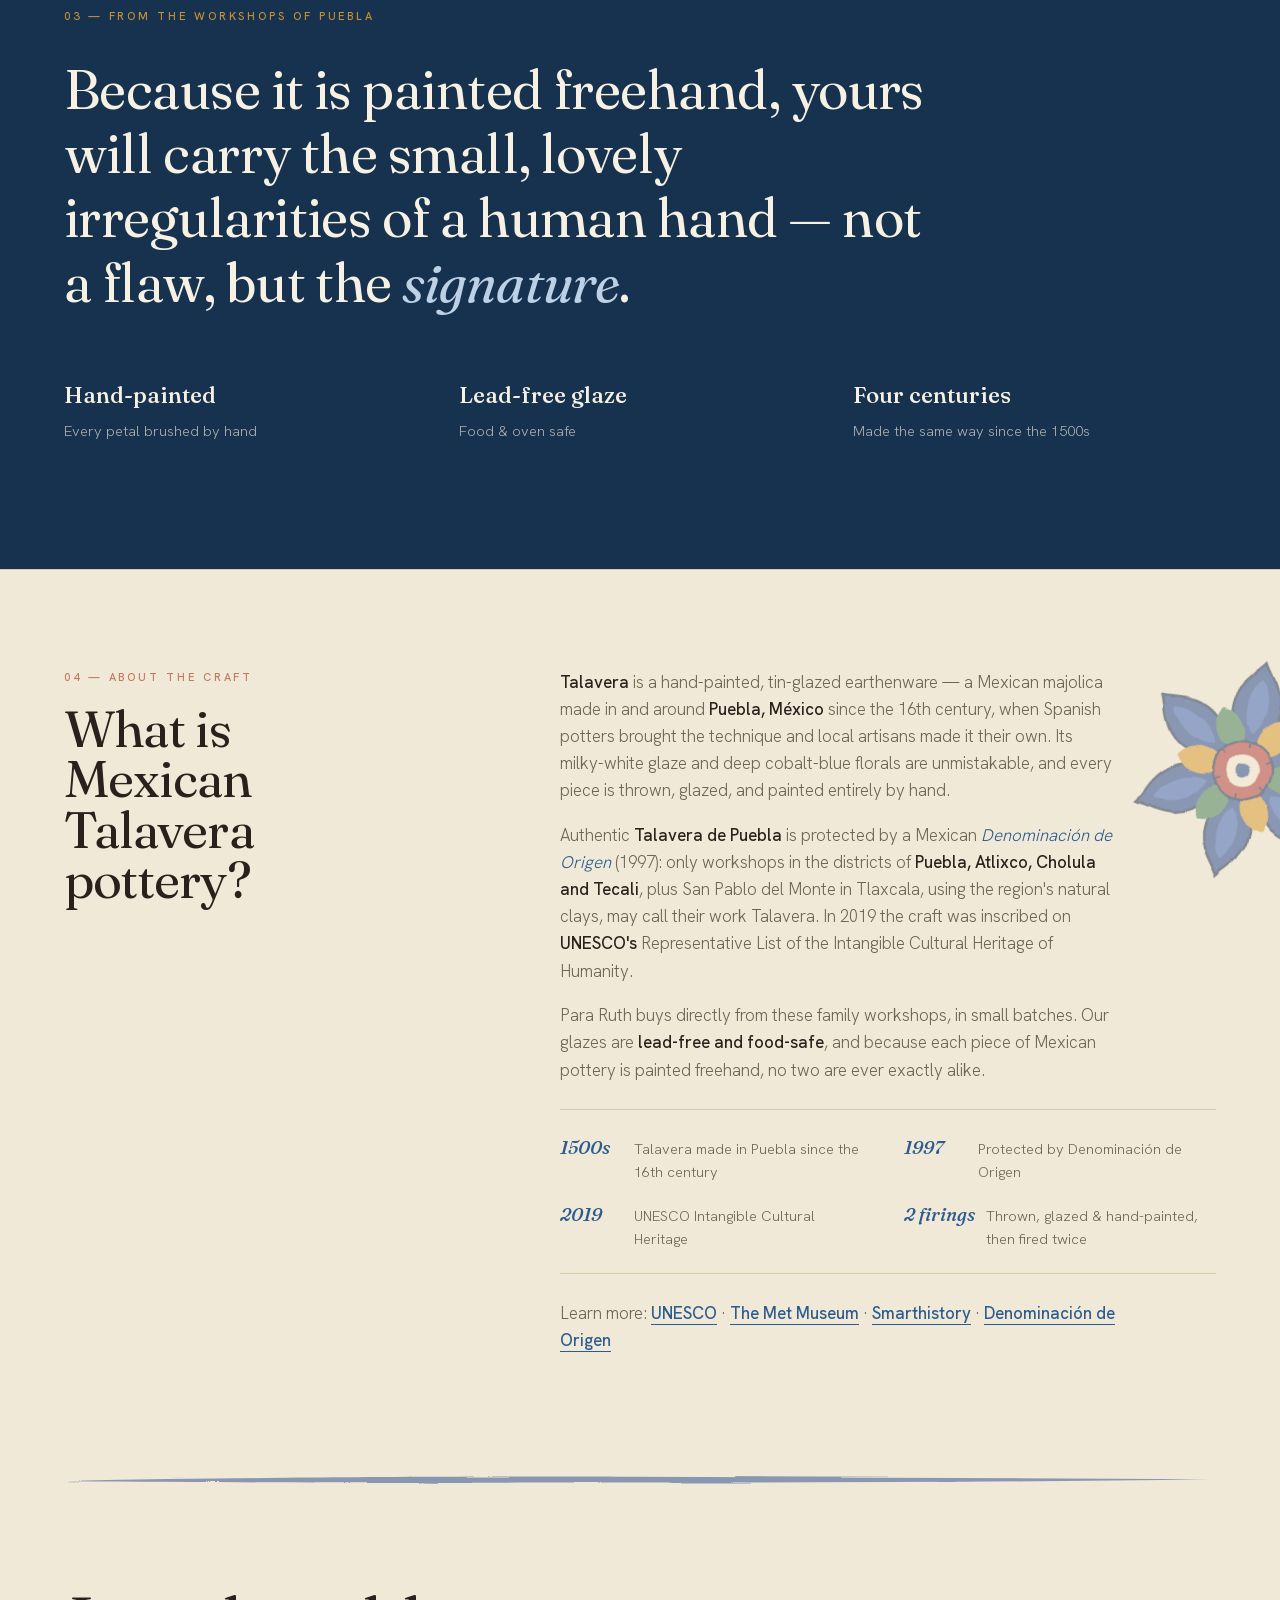
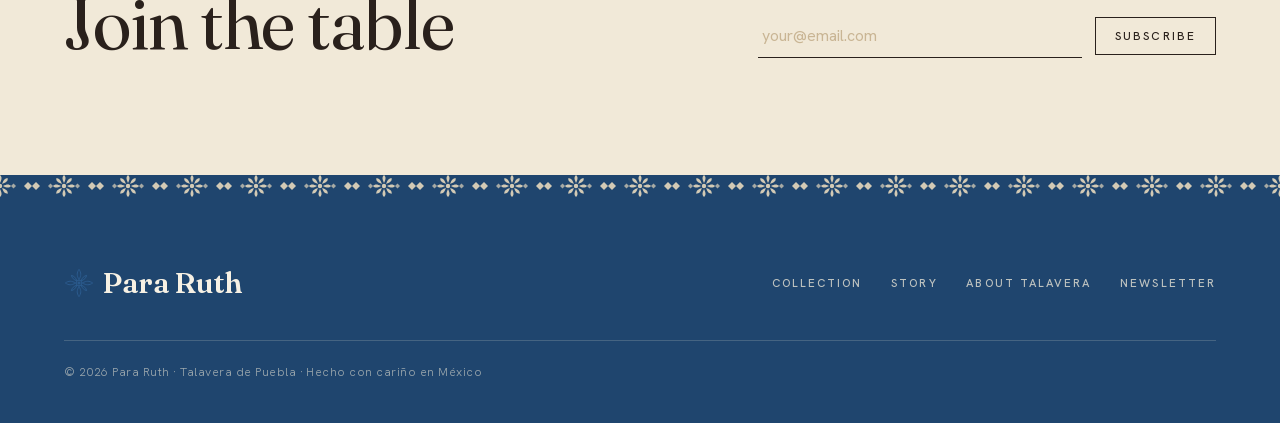
==== commit b6453c35: "SEO/GEO: target 'Mexican pottery / Talavera' + cited About section Optimize for 'Mexican pottery tal" ====
--- a/talavera-shop/index.html
+++ b/talavera-shop/index.html
@@ -9,13 +9,13 @@
        occurrence of https://pararuth.com with your real URL
        (here, in sitemap.xml, robots.txt, and the JSON-LD below).
        =========================================================== -->
-  <title>Para Ruth — Hand-Painted Talavera Pottery from Puebla, México</title>
-  <meta name="description" content="Para Ruth sells hand-painted Talavera pottery from Puebla, México — pitchers, bud vases, trinket dishes, tumblers and nesting bowls. Each piece is thrown on the wheel and painted by hand by artisan families. Lead-free, food-safe glaze. No two pieces alike." />
+  <title>Para Ruth — Hand-Painted Mexican Talavera Pottery from Puebla</title>
+  <meta name="description" content="Para Ruth sells authentic hand-painted Mexican Talavera pottery from Puebla, México — pitchers, bud vases, trinket dishes, tumblers and nesting bowls. Each piece of Talavera is thrown on the wheel and painted by hand by artisan families. Lead-free, food-safe glaze. No two pieces alike." />
   <link rel="canonical" href="https://pararuth.com/" />
   <meta name="robots" content="index, follow, max-image-preview:large" />
   <meta name="theme-color" content="#16324f" />
   <meta name="author" content="Para Ruth" />
-  <meta name="keywords" content="Talavera pottery, Talavera de Puebla, hand-painted Mexican pottery, Mexican ceramics, cobalt pottery, terracotta dishes, artisan pottery, lead-free glaze" />
+  <meta name="keywords" content="Mexican pottery, Talavera pottery, Mexican Talavera, Talavera de Puebla, hand-painted Mexican pottery, Mexican ceramics, authentic Talavera, cobalt pottery, artisan pottery, lead-free glaze" />
 
   <!-- Open Graph -->
   <meta property="og:type" content="website" />
@@ -136,8 +136,13 @@
     "mainEntity": [
       {
         "@type": "Question",
-        "name": "What is Talavera pottery?",
-        "acceptedAnswer": { "@type": "Answer", "text": "Talavera is a hand-painted tin-glazed earthenware made in Puebla, México, in a tradition more than four centuries old. Each piece is thrown, glazed, and painted entirely by hand before a second firing fixes the colour. Para Ruth's Talavera is painted in cobalt blue and warm terracotta by artisan families in Puebla." }
+        "name": "What is Mexican Talavera pottery?",
+        "acceptedAnswer": { "@type": "Answer", "text": "Talavera is a hand-painted, tin-glazed earthenware — a Mexican majolica made in and around Puebla, México since the 16th century. Its milky-white glaze and cobalt-blue florals are unmistakable, and each piece is thrown, glazed, and painted entirely by hand before a second firing fixes the colour. In 2019 the craft was inscribed on UNESCO's Representative List of the Intangible Cultural Heritage of Humanity." }
+      },
+      {
+        "@type": "Question",
+        "name": "What makes Talavera pottery authentic?",
+        "acceptedAnswer": { "@type": "Answer", "text": "Authentic Talavera de Puebla is protected by a Mexican Denominación de Origen (1997). Only workshops in the districts of Puebla, Atlixco, Cholula and Tecali, plus San Pablo del Monte in Tlaxcala, using the region's natural clays and traditional methods, may call their work Talavera. Para Ruth buys directly from these family workshops in Puebla." }
       },
       {
         "@type": "Question",
@@ -146,7 +151,7 @@
       },
       {
         "@type": "Question",
-        "name": "Where is Para Ruth pottery made?",
+        "name": "Where is Para Ruth Mexican pottery made?",
         "acceptedAnswer": { "@type": "Answer", "text": "Every Para Ruth piece is made and hand-painted in Puebla, México, bought in small batches directly from family workshops." }
       },
       {
@@ -168,7 +173,7 @@
       <span>Para Ruth</span>
     </a>
     <nav class="nav" aria-label="Primary">
-      <a href="#pitchers">Pitchers</a><a href="#vases">Bud Vases</a><a href="#dishes">Trinket Dishes</a><a href="#tumblers">Tumblers</a><a href="#bowls">Nesting Bowls</a><a href="#story">Story</a>
+      <a href="#pitchers">Pitchers</a><a href="#vases">Bud Vases</a><a href="#dishes">Trinket Dishes</a><a href="#tumblers">Tumblers</a><a href="#bowls">Nesting Bowls</a><a href="#story">Story</a><a href="#about-talavera">About&nbsp;Talavera</a>
     </nav>
     <button class="bag" id="cartBtn" aria-label="Open bag">Bag <span id="cartCount">(0)</span></button>
   </header>
@@ -181,7 +186,8 @@
     <div class="hero-type">
       <p class="kicker">Talavera pintada a mano</p>
       <h1>Para<em>Ruth</em></h1>
-      <p class="hero-lede">Hand-painted Talavera pottery, thrown on the wheel and painted petal by petal by the artisan families of Puebla, México. A small, collected table — no two pieces alike.</p>
+      <p class="hero-sub">Hand-painted Mexican Talavera pottery</p>
+      <p class="hero-lede">Authentic Talavera pottery from Puebla, México — thrown on the wheel and painted petal by petal by artisan families. A small, collected table of Mexican ceramics, no two pieces alike.</p>
       <a class="link-underline" href="#index">Explore the collection <span aria-hidden="true">→</span></a>
     </div>
     <span class="hero-scroll" aria-hidden="true">Scroll</span>
@@ -331,6 +337,49 @@
     </dl>
   </section>
 
+  <!-- About Talavera — authoritative, cited content for SEO/GEO -->
+  <section class="about-talavera" id="about-talavera">
+    <span class="bloom bloom-a" aria-hidden="true"></span>
+    <div class="at-grid">
+      <header class="at-head">
+        <span class="ledger-label">04 — About the craft</span>
+        <h2>What is Mexican<br />Talavera pottery?</h2>
+      </header>
+      <div class="at-body">
+        <p><strong>Talavera</strong> is a hand-painted, tin-glazed earthenware — a Mexican
+        majolica made in and around <strong>Puebla, México</strong> since the 16th century,
+        when Spanish potters brought the technique and local artisans made it their own.
+        Its milky-white glaze and deep cobalt-blue florals are unmistakable, and every
+        piece is thrown, glazed, and painted entirely by hand.</p>
+
+        <p>Authentic <strong>Talavera de Puebla</strong> is protected by a Mexican
+        <em>Denominación de Origen</em> (1997): only workshops in the districts of
+        <strong>Puebla, Atlixco, Cholula and Tecali</strong>, plus San Pablo del Monte in
+        Tlaxcala, using the region's natural clays, may call their work Talavera. In 2019
+        the craft was inscribed on <strong>UNESCO's</strong> Representative List of the
+        Intangible Cultural Heritage of Humanity.</p>
+
+        <p>Para Ruth buys directly from these family workshops, in small batches. Our
+        glazes are <strong>lead-free and food-safe</strong>, and because each piece of
+        Mexican pottery is painted freehand, no two are ever exactly alike.</p>
+
+        <ul class="at-facts">
+          <li><span>1500s</span> Talavera made in Puebla since the 16th century</li>
+          <li><span>1997</span> Protected by Denominación de Origen</li>
+          <li><span>2019</span> UNESCO Intangible Cultural Heritage</li>
+          <li><span>2 firings</span> Thrown, glazed &amp; hand-painted, then fired twice</li>
+        </ul>
+
+        <p class="at-sources">Learn more:
+          <a href="https://ich.unesco.org/en/RL/artisanal-talavera-of-puebla-and-tlaxcala-mexico-and-ceramics-of-talavera-de-la-reina-and-el-puente-del-arzobispo-spain-making-process-01462" target="_blank" rel="noopener nofollow">UNESCO</a> ·
+          <a href="https://www.metmuseum.org/toah/hd/tala/hd_tala.htm" target="_blank" rel="noopener nofollow">The Met Museum</a> ·
+          <a href="https://smarthistory.org/talavera-poblana/" target="_blank" rel="noopener nofollow">Smarthistory</a> ·
+          <a href="https://www.gob.mx/se/articulos/sabias-que-la-talavera-tiene-denominacion-de-origen" target="_blank" rel="noopener nofollow">Denominación de Origen</a>
+        </p>
+      </div>
+    </div>
+  </section>
+
   <!-- Newsletter -->
   <section class="signup" id="news">
     <div class="signup-grid">
@@ -350,7 +399,7 @@
     <div class="footer-inner">
       <a class="word word--lg" href="#top"><img src="assets/mark.svg" alt="" width="30" height="30" /><span>Para Ruth</span></a>
       <nav class="footer-nav" aria-label="Footer">
-        <a href="#index">Collection</a><a href="#story">Story</a><a href="#news">Newsletter</a>
+        <a href="#index">Collection</a><a href="#story">Story</a><a href="#about-talavera">About Talavera</a><a href="#news">Newsletter</a>
       </nav>
       <p class="footer-fine">© <span id="year"></span> Para Ruth · Talavera de Puebla · Hecho con cariño en México</p>
     </div>
--- a/talavera-shop/css/styles.css
+++ b/talavera-shop/css/styles.css
@@ -47,7 +47,7 @@
 * { box-sizing: border-box; }
 html { scroll-behavior: smooth; }
 /* keep anchored sections clear of the sticky masthead */
-#about, #index, #pitchers, #vases, #dishes, #tumblers, #bowls, #story, #news { scroll-margin-top: 84px; }
+#about, #index, #pitchers, #vases, #dishes, #tumblers, #bowls, #story, #about-talavera, #news { scroll-margin-top: 84px; }
 body {
   margin: 0;
   font-family: var(--sans);
@@ -143,7 +143,8 @@
   letter-spacing: -0.03em; font-weight: 400; color: var(--paper-0);
 }
 .hero h1 em { display: block; font-weight: 500; margin-left: .04em; }
-.hero-lede { font-size: 1.12rem; line-height: 1.55; color: rgba(243, 236, 219, .82); max-width: 34ch; margin: 2rem 0 2.2rem; }
+.hero-sub { font-family: var(--display); font-style: italic; font-weight: 400; font-size: clamp(1.15rem, 2.2vw, 1.6rem); color: var(--saffron); margin: 1.1rem 0 0; }
+.hero-lede { font-size: 1.12rem; line-height: 1.55; color: rgba(243, 236, 219, .82); max-width: 34ch; margin: 1.2rem 0 2.2rem; }
 .hero .link-underline { color: var(--paper-0); }
 .hero-scroll {
   position: absolute; right: var(--bleed); bottom: clamp(3rem, 9vh, 7rem);
@@ -372,3 +373,53 @@
   .story .bloom-b { display: none; }
 }
 @media (prefers-reduced-motion: reduce) { html { scroll-behavior: auto; } }
+
+/* ============================================================
+   ABOUT TALAVERA — cited authority content (SEO/GEO)
+   ============================================================ */
+.about-talavera {
+  position: relative; overflow: hidden;
+  max-width: var(--maxw); margin: 0 auto;
+  padding: clamp(4rem, 11vh, 8rem) var(--bleed);
+  border-top: 1px solid var(--hair);
+}
+.about-talavera .bloom-a {
+  width: clamp(150px, 20vw, 300px); aspect-ratio: 1;
+  top: 8%; right: -7%; opacity: .5; transform: rotate(14deg);
+}
+.at-grid {
+  position: relative; z-index: 1;
+  display: grid; grid-template-columns: repeat(12, 1fr); gap: var(--gutter);
+}
+.at-head { grid-column: 1 / 5; }
+.at-head .ledger-label { color: var(--terracotta); display: block; margin-bottom: 1.1rem; }
+.at-head h2 { font-size: clamp(2rem, 4vw, 3.2rem); line-height: .98; font-weight: 400; }
+.at-body { grid-column: 6 / 13; }
+.at-body p { font-size: 1.06rem; color: var(--muted); margin: 0 0 1.1rem; max-width: 62ch; }
+.at-body p strong { color: var(--ink); font-weight: 500; }
+.at-body em { color: var(--cobalt); }
+.at-facts {
+  list-style: none; padding: 1.4rem 0; margin: 1.6rem 0;
+  border-top: 1px solid var(--hair); border-bottom: 1px solid var(--hair);
+  display: grid; grid-template-columns: repeat(2, 1fr); gap: 1rem 2rem;
+}
+.at-facts li { font-size: .92rem; color: var(--muted); display: flex; gap: .7rem; align-items: baseline; }
+.at-facts li span {
+  font-family: var(--display); font-style: italic; font-weight: 500;
+  font-size: 1.15rem; color: var(--cobalt); flex: 0 0 auto; min-width: 3.4em;
+}
+.at-sources { font-size: .9rem; color: var(--muted); margin-top: 1.4rem; }
+.at-sources a {
+  color: var(--cobalt); font-weight: 500;
+  background-image: linear-gradient(currentColor, currentColor);
+  background-size: 100% 1px; background-repeat: no-repeat; background-position: 0 100%;
+  padding-bottom: 1px; transition: background-size .3s ease;
+}
+.at-sources a:hover { background-size: 0% 1px; }
+
+@media (max-width: 880px) {
+  .about-talavera .bloom-a { display: none; }
+  .at-head, .at-body { grid-column: 1 / -1; }
+  .at-head { margin-bottom: 1.4rem; }
+  .at-facts { grid-template-columns: 1fr; }
+}
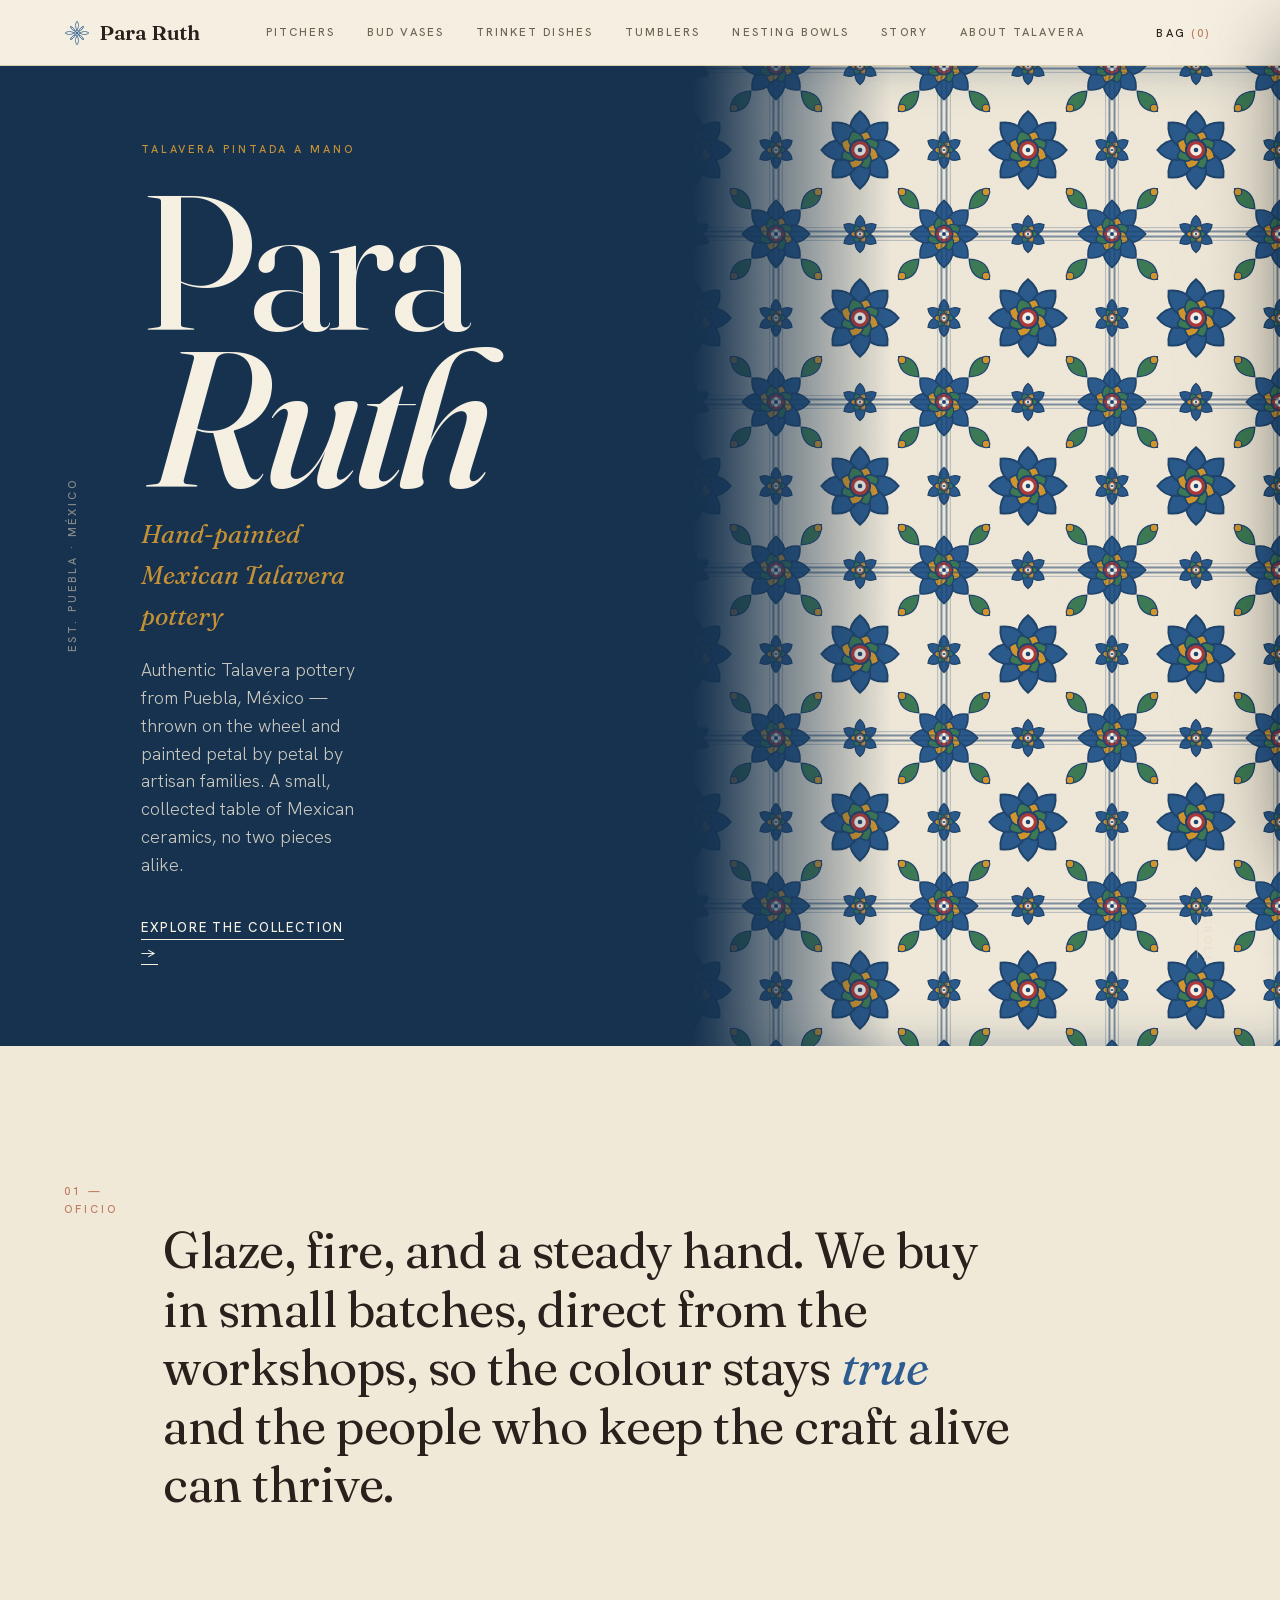
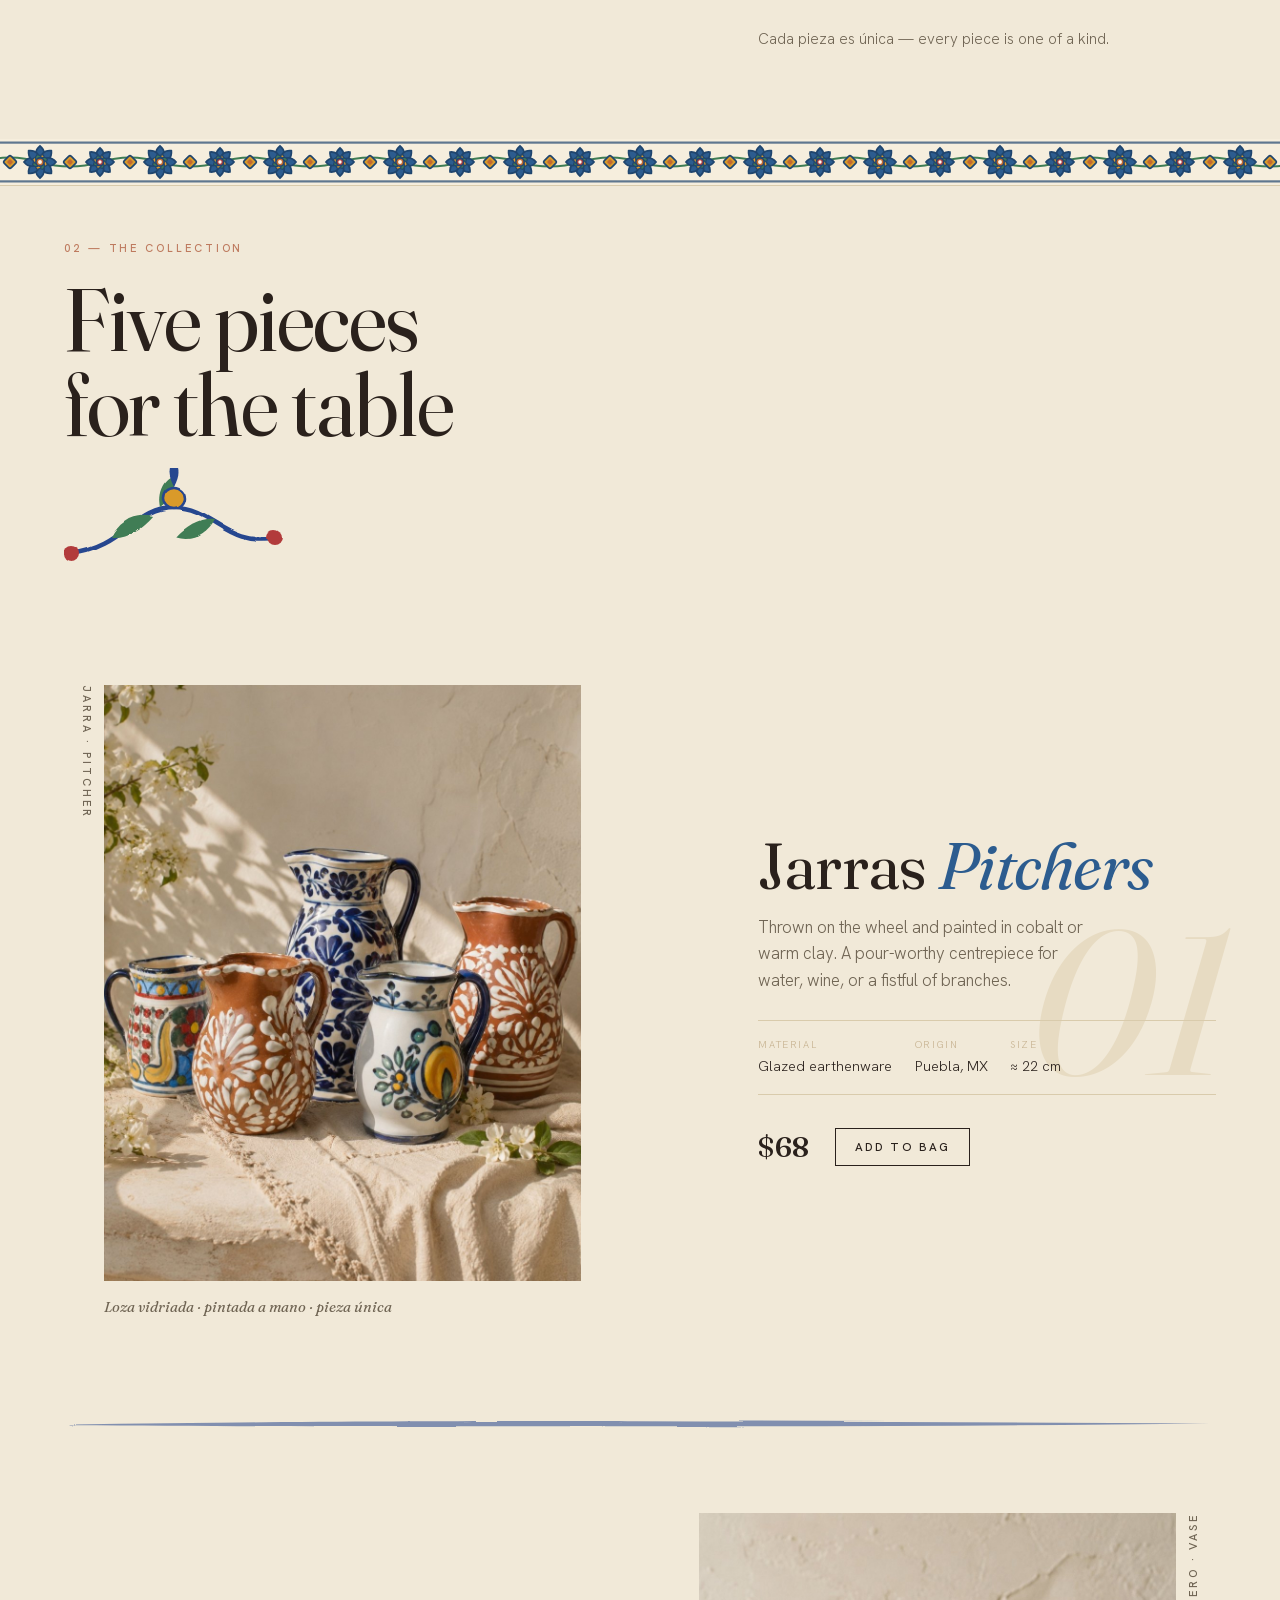
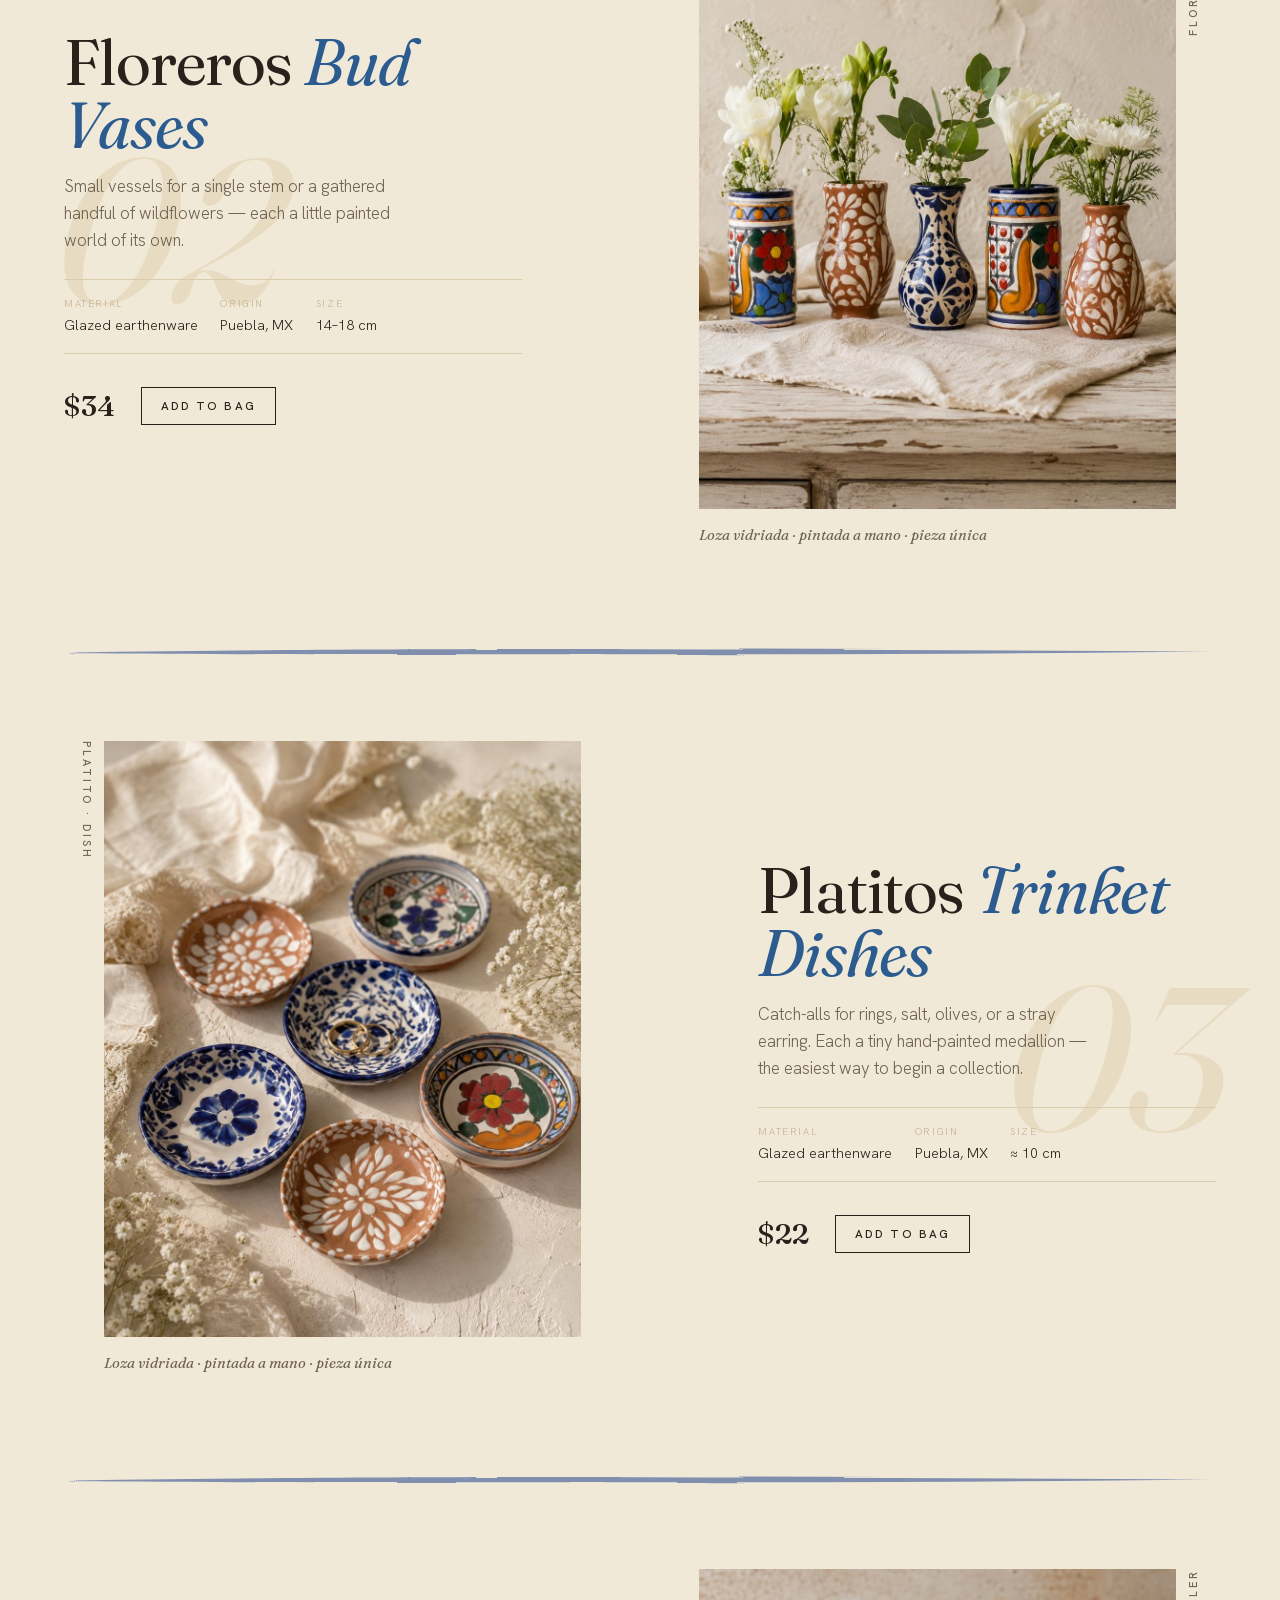
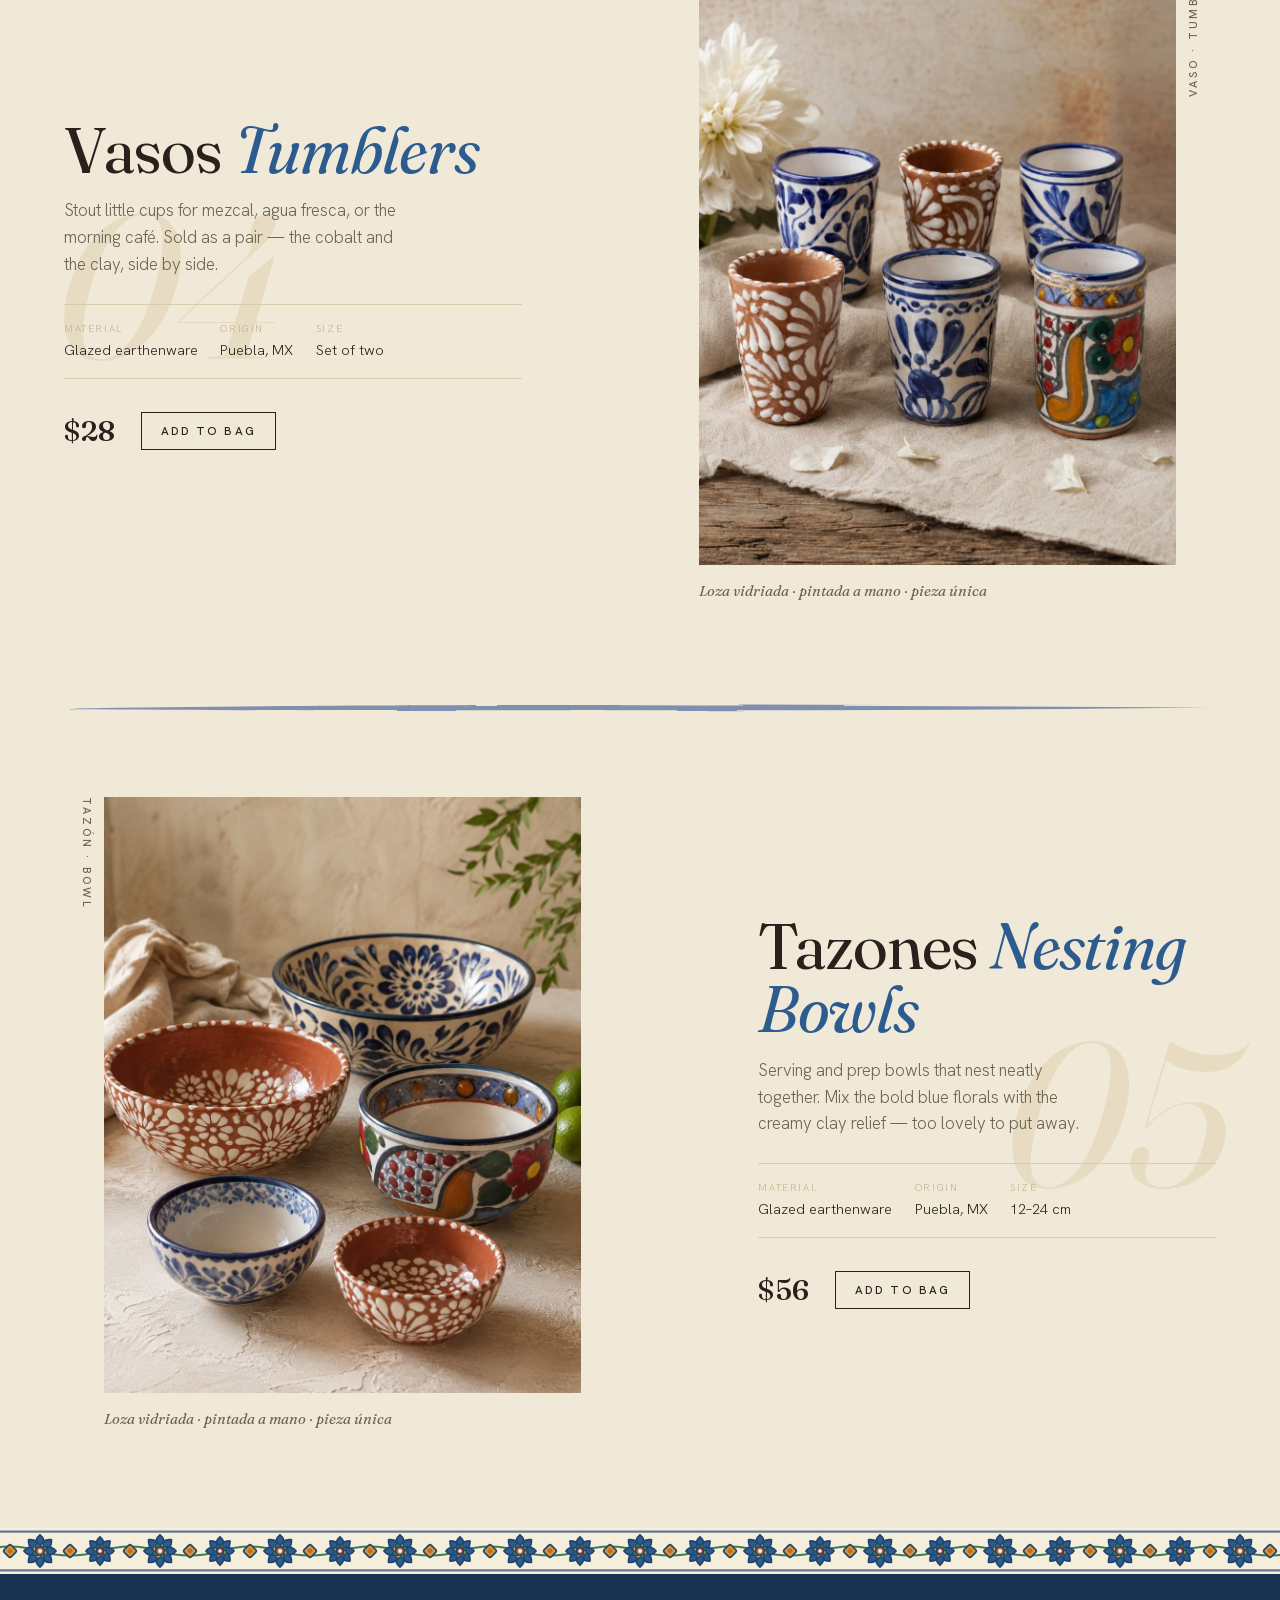
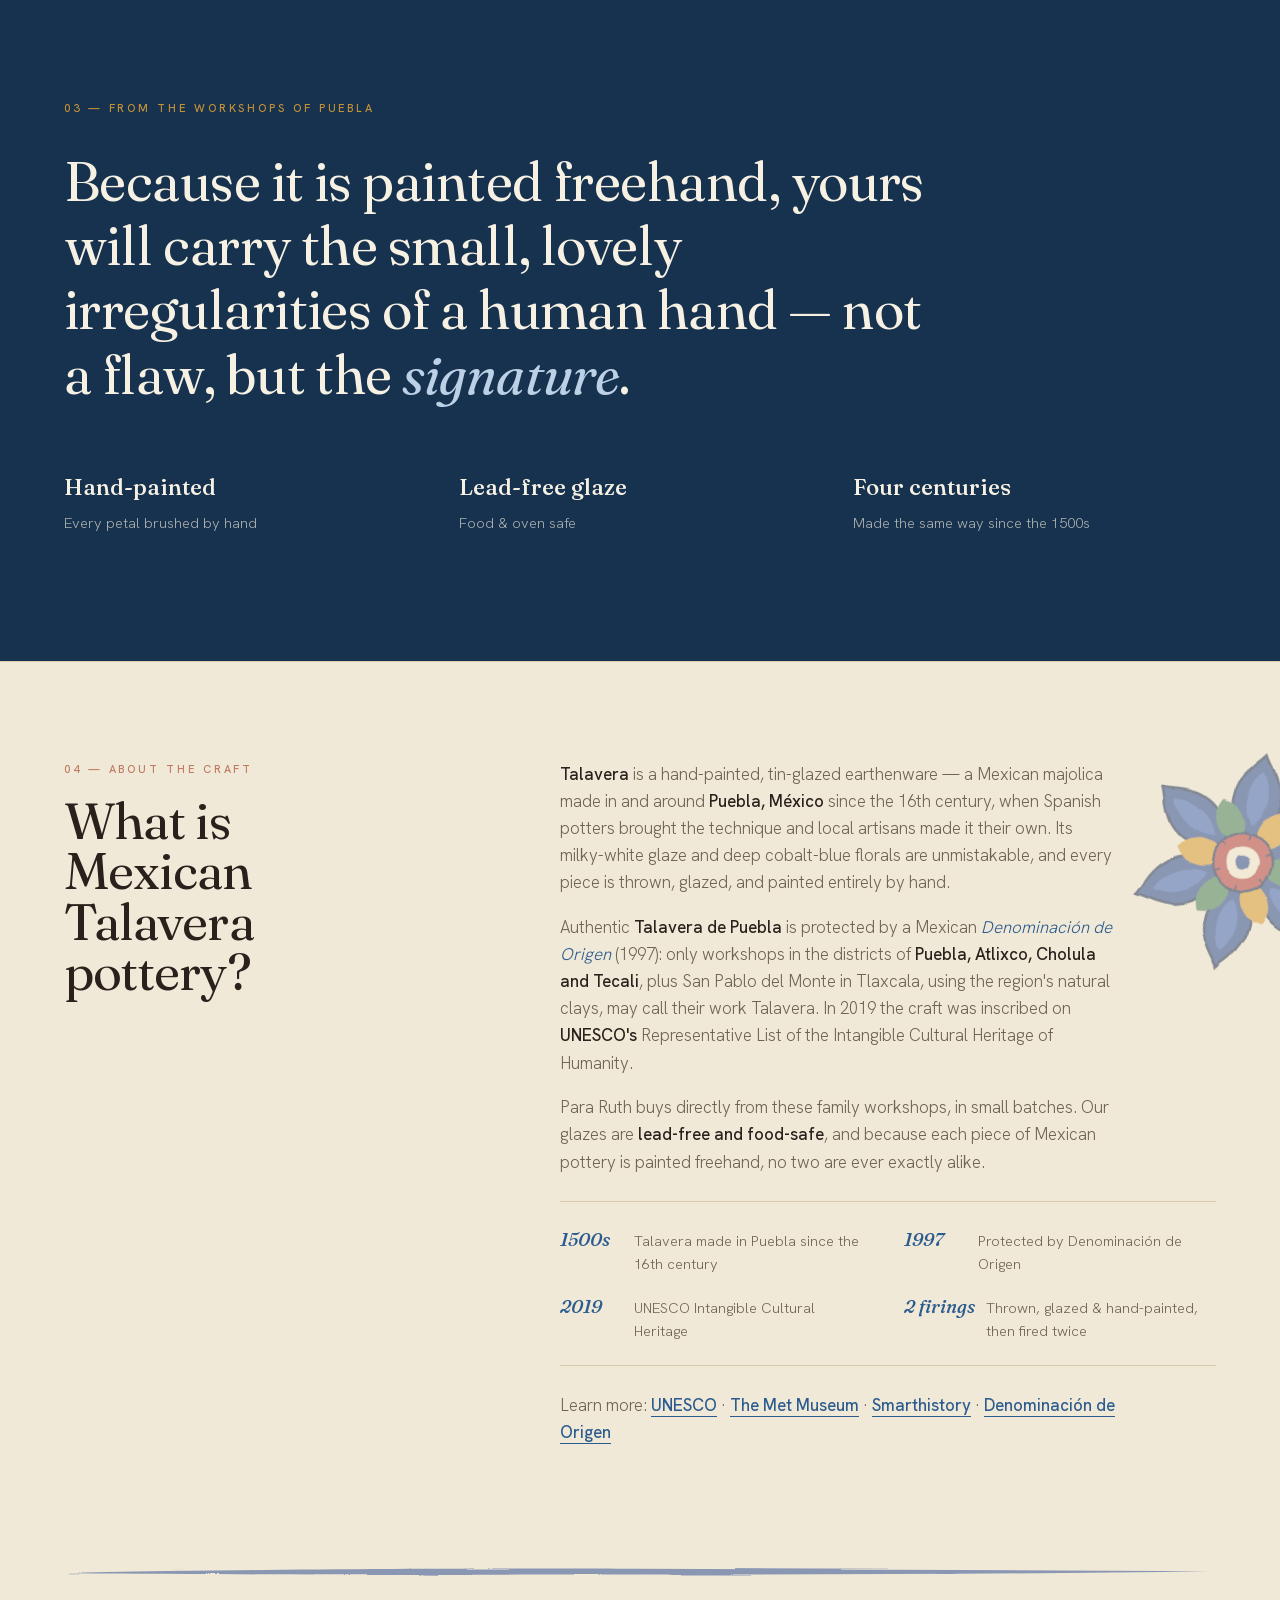
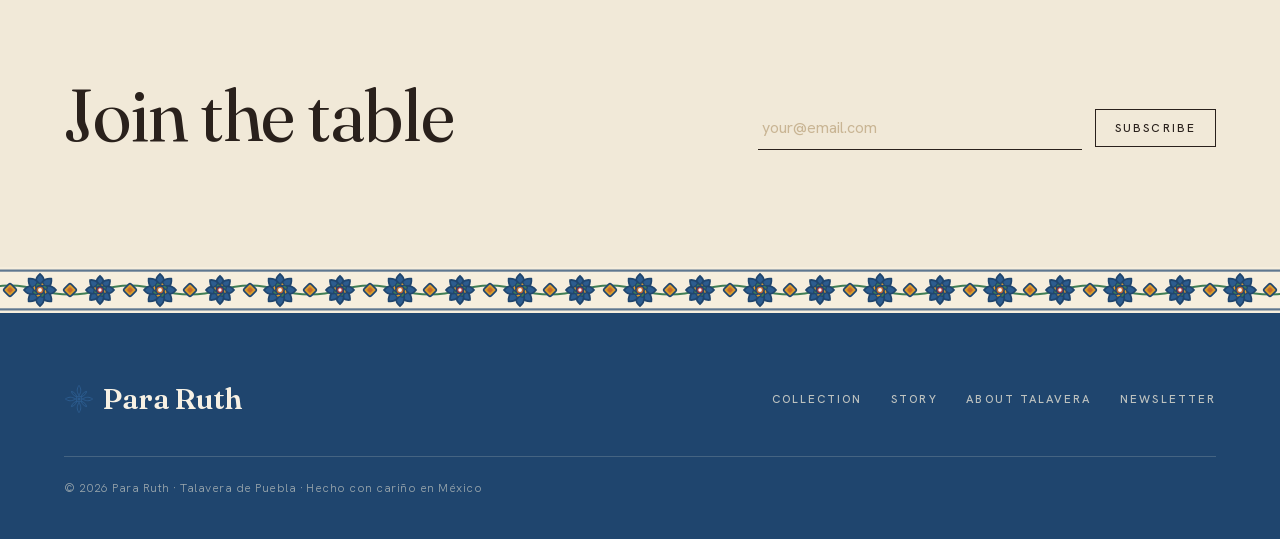
==== commit 2cfea4dc: "Redesign: authentic Talavera azulejo tile system Make the site genuinely beautiful and authentically" ====
--- a/talavera-shop/index.html
+++ b/talavera-shop/index.html
@@ -180,9 +180,8 @@
 
   <!-- Hero -->
   <section class="hero" id="hero">
+    <div class="hero-tiles" aria-hidden="true"></div>
     <span class="hero-rail">Est. Puebla · México</span>
-    <span class="bloom bloom-a" aria-hidden="true"></span>
-    <span class="bloom bloom-b" aria-hidden="true"></span>
     <div class="hero-type">
       <p class="kicker">Talavera pintada a mano</p>
       <h1>Para<em>Ruth</em></h1>
@@ -195,11 +194,13 @@
 
   <!-- Manifesto -->
   <section class="manifesto" id="about">
-    <span class="bloom bloom-a" aria-hidden="true"></span>
     <p class="m-index">01 — Oficio</p>
     <p class="m-statement">Glaze, fire, and a steady hand. We buy in small batches, direct from the workshops, so the colour stays <em>true</em> and the people who keep the craft alive can thrive.</p>
     <p class="m-note">Cada pieza es única — every piece is one of a kind.</p>
   </section>
+
+  <!-- Talavera cenefa (border strip) — authentic tilework divider -->
+  <div class="cenefa-band" role="presentation"></div>
 
   <!-- Collection heading -->
   <header class="ledger" id="index">
@@ -212,7 +213,6 @@
   <main id="wares">
     <article class="piece" id="pitchers">
       <span class="piece-index" aria-hidden="true">01</span>
-      <span class="bloom" aria-hidden="true"></span>
       <figure class="piece-figure">
         <span class="piece-cat">Jarra · Pitcher</span>
         <img src="images/pitchers.jpg" alt="Hand-painted Talavera pitchers in cobalt and terracotta" width="1000" height="1250" onerror="this.onerror=null;this.src='assets/art-pitchers.svg'" />
@@ -235,7 +235,6 @@
 
     <article class="piece flip" id="vases">
       <span class="piece-index" aria-hidden="true">02</span>
-      <span class="bloom" aria-hidden="true"></span>
       <figure class="piece-figure">
         <span class="piece-cat">Florero · Vase</span>
         <img src="images/vases.jpg" alt="Hand-painted Talavera bud vases holding white flowers" width="1000" height="1250" onerror="this.onerror=null;this.src='assets/art-vases.svg'" />
@@ -258,7 +257,6 @@
 
     <article class="piece" id="dishes">
       <span class="piece-index" aria-hidden="true">03</span>
-      <span class="bloom" aria-hidden="true"></span>
       <figure class="piece-figure">
         <span class="piece-cat">Platito · Dish</span>
         <img src="images/dishes.jpg" alt="Hand-painted Talavera trinket dishes in blue and terracotta" width="1000" height="1250" onerror="this.onerror=null;this.src='assets/art-dishes.svg'" />
@@ -281,7 +279,6 @@
 
     <article class="piece flip" id="tumblers">
       <span class="piece-index" aria-hidden="true">04</span>
-      <span class="bloom" aria-hidden="true"></span>
       <figure class="piece-figure">
         <span class="piece-cat">Vaso · Tumbler</span>
         <img src="images/tumblers.jpg" alt="Six hand-painted Talavera tumblers in cobalt and clay" width="1000" height="1250" onerror="this.onerror=null;this.src='assets/art-tumblers.svg'" />
@@ -304,7 +301,6 @@
 
     <article class="piece" id="bowls">
       <span class="piece-index" aria-hidden="true">05</span>
-      <span class="bloom" aria-hidden="true"></span>
       <figure class="piece-figure">
         <span class="piece-cat">Tazón · Bowl</span>
         <img src="images/bowls.jpg" alt="Hand-painted Talavera nesting bowls in blue florals and clay" width="1000" height="1250" onerror="this.onerror=null;this.src='assets/art-bowls.svg'" />
@@ -326,6 +322,8 @@
     </article>
   </main>
 
+  <div class="cenefa-band" role="presentation"></div>
+
   <!-- Story (inverted cobalt) -->
   <section class="story" id="story">
     <p class="story-eyebrow">03 — From the workshops of Puebla</p>
--- a/talavera-shop/css/styles.css
+++ b/talavera-shop/css/styles.css
@@ -248,7 +248,7 @@
 
 /* ============================================================ FOOTER */
 .footer { background: var(--cobalt-deep); color: var(--paper-0); }
-.footer-band { height: 22px; background: url("../assets/rule-talavera.svg") repeat-x center; background-size: auto 22px; opacity: .9; }
+.footer-band { height: 46px; background: url("../assets/cenefa.svg") center / auto 46px repeat-x; }
 .footer-inner {
   max-width: var(--maxw); margin: 0 auto;
   padding: clamp(3rem, 7vh, 5rem) var(--bleed) 2.5rem;
@@ -423,3 +423,40 @@
   .at-head { margin-bottom: 1.4rem; }
   .at-facts { grid-template-columns: 1fr; }
 }
+
+/* ============================================================
+   TALAVERA TILE SYSTEM — authentic azulejo + cenefa
+   ============================================================ */
+
+/* Hero: a tiled azulejo wall bleeding in from the right, behind the type */
+.hero-tiles {
+  position: absolute; top: 0; right: 0; bottom: 0;
+  width: clamp(300px, 46%, 640px);
+  background: url("../assets/tile.svg") top right / clamp(116px, 14vw, 168px) auto;
+  opacity: .97;
+  /* feather the inner edge so the tiles dissolve into the cobalt ground */
+  -webkit-mask-image: linear-gradient(90deg, transparent 0, #000 34%, #000 100%);
+          mask-image: linear-gradient(90deg, transparent 0, #000 34%, #000 100%);
+  box-shadow: inset 26px 0 60px -20px rgba(22,50,79,.65);
+}
+.hero-type { position: relative; z-index: 3; }
+.hero-rail { z-index: 3; }
+
+/* Cenefa: a hand-painted border strip used as a section divider */
+.cenefa-band {
+  height: 46px;
+  background: url("../assets/cenefa.svg") center / auto 46px repeat-x;
+}
+
+@media (max-width: 880px) {
+  /* on small screens a full tile field would crowd the text, so retire it for
+     a slim cenefa "baseboard" along the foot of the hero — legible and tidy */
+  .hero-tiles {
+    top: auto; bottom: 0; width: 100%; height: 44px;
+    background: url("../assets/cenefa.svg") center / auto 44px repeat-x;
+    -webkit-mask-image: none; mask-image: none;
+    box-shadow: none; opacity: 1;
+  }
+  .hero { padding-bottom: 4.75rem; }
+  .cenefa-band { height: 38px; background-size: auto 38px; }
+}
